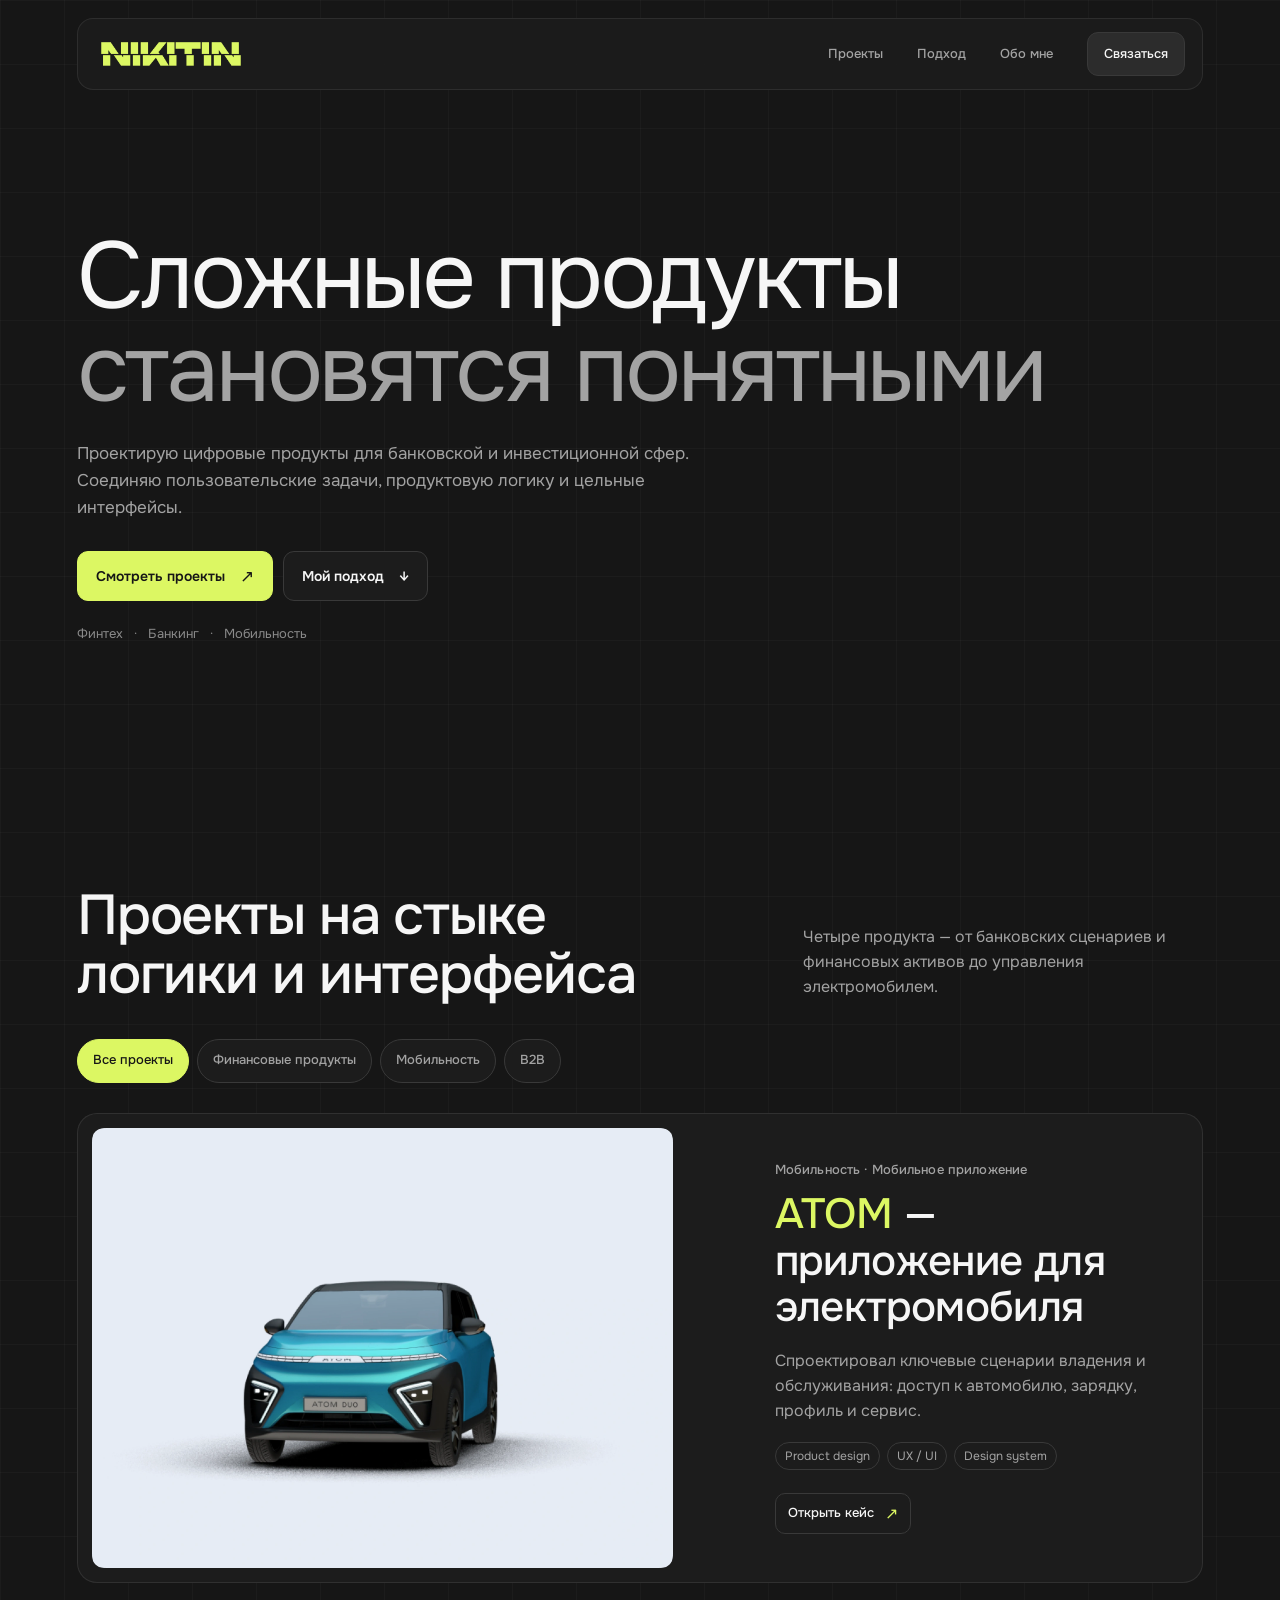
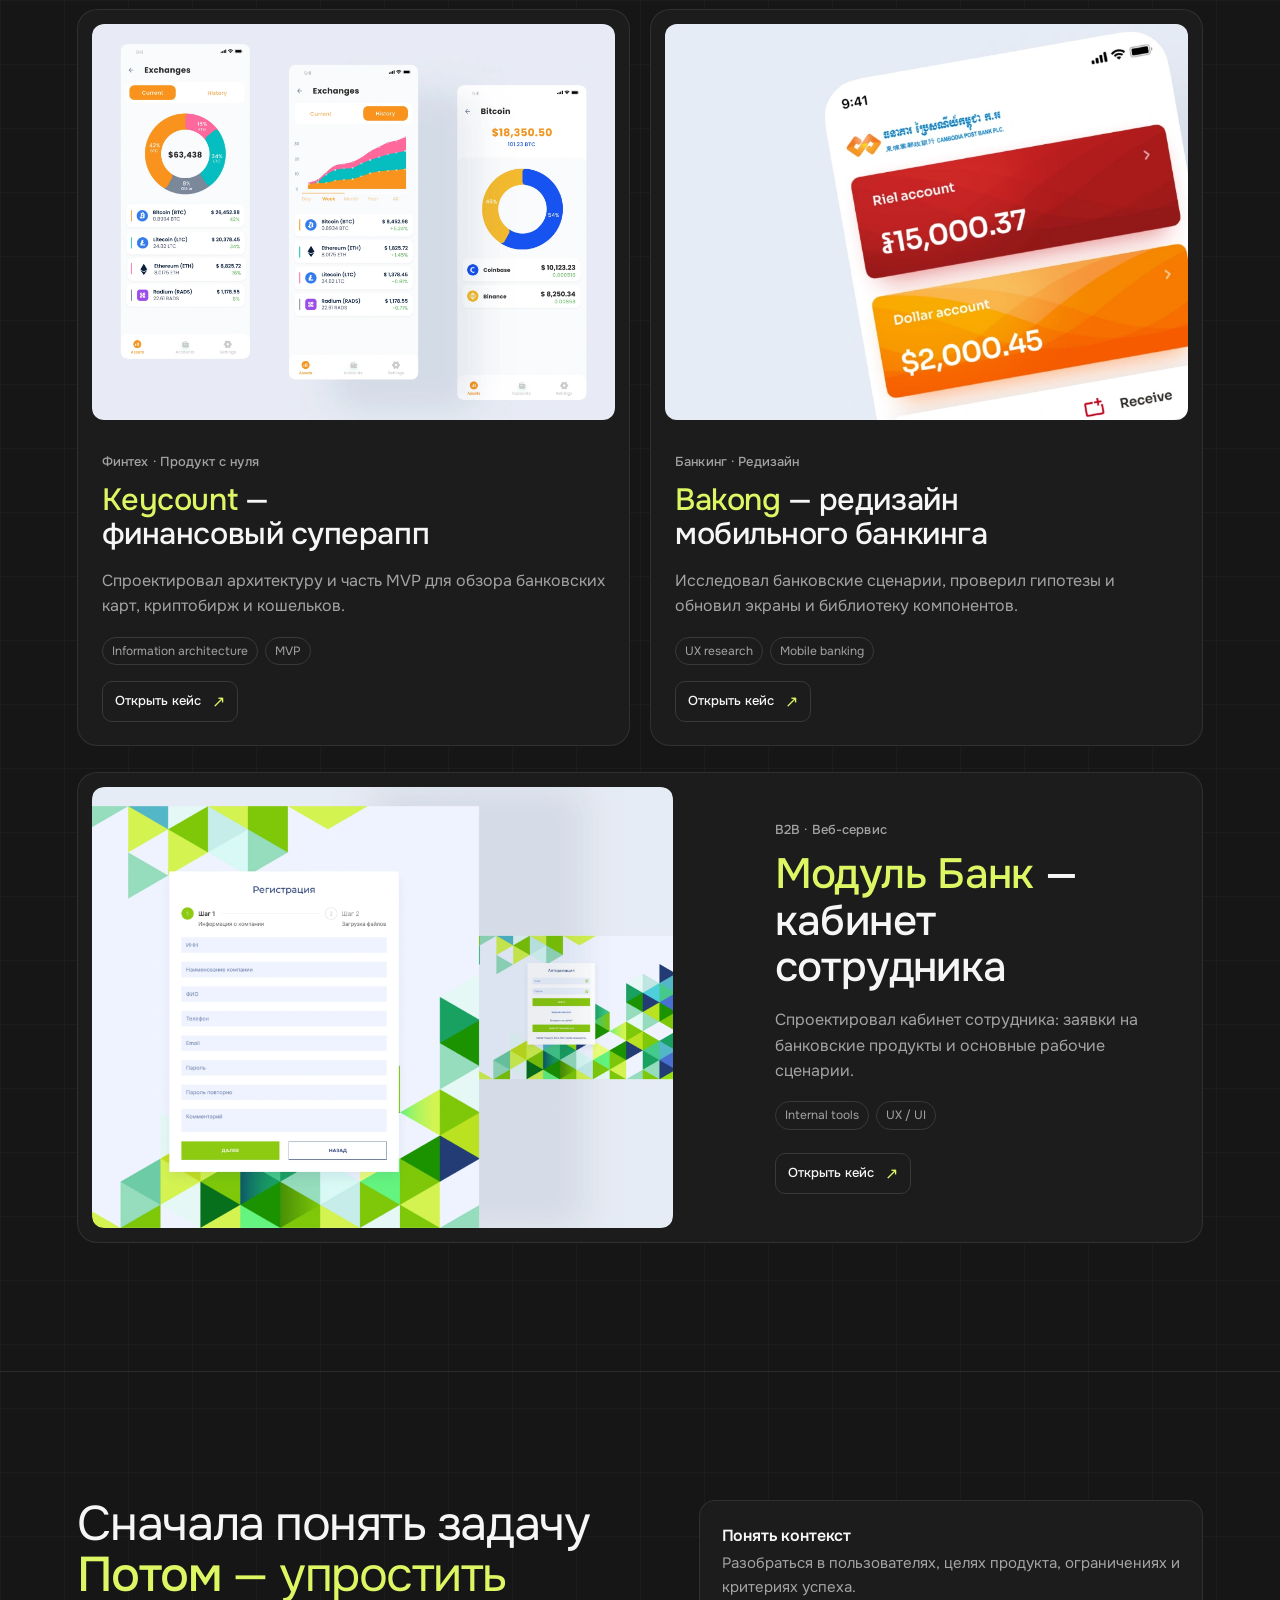
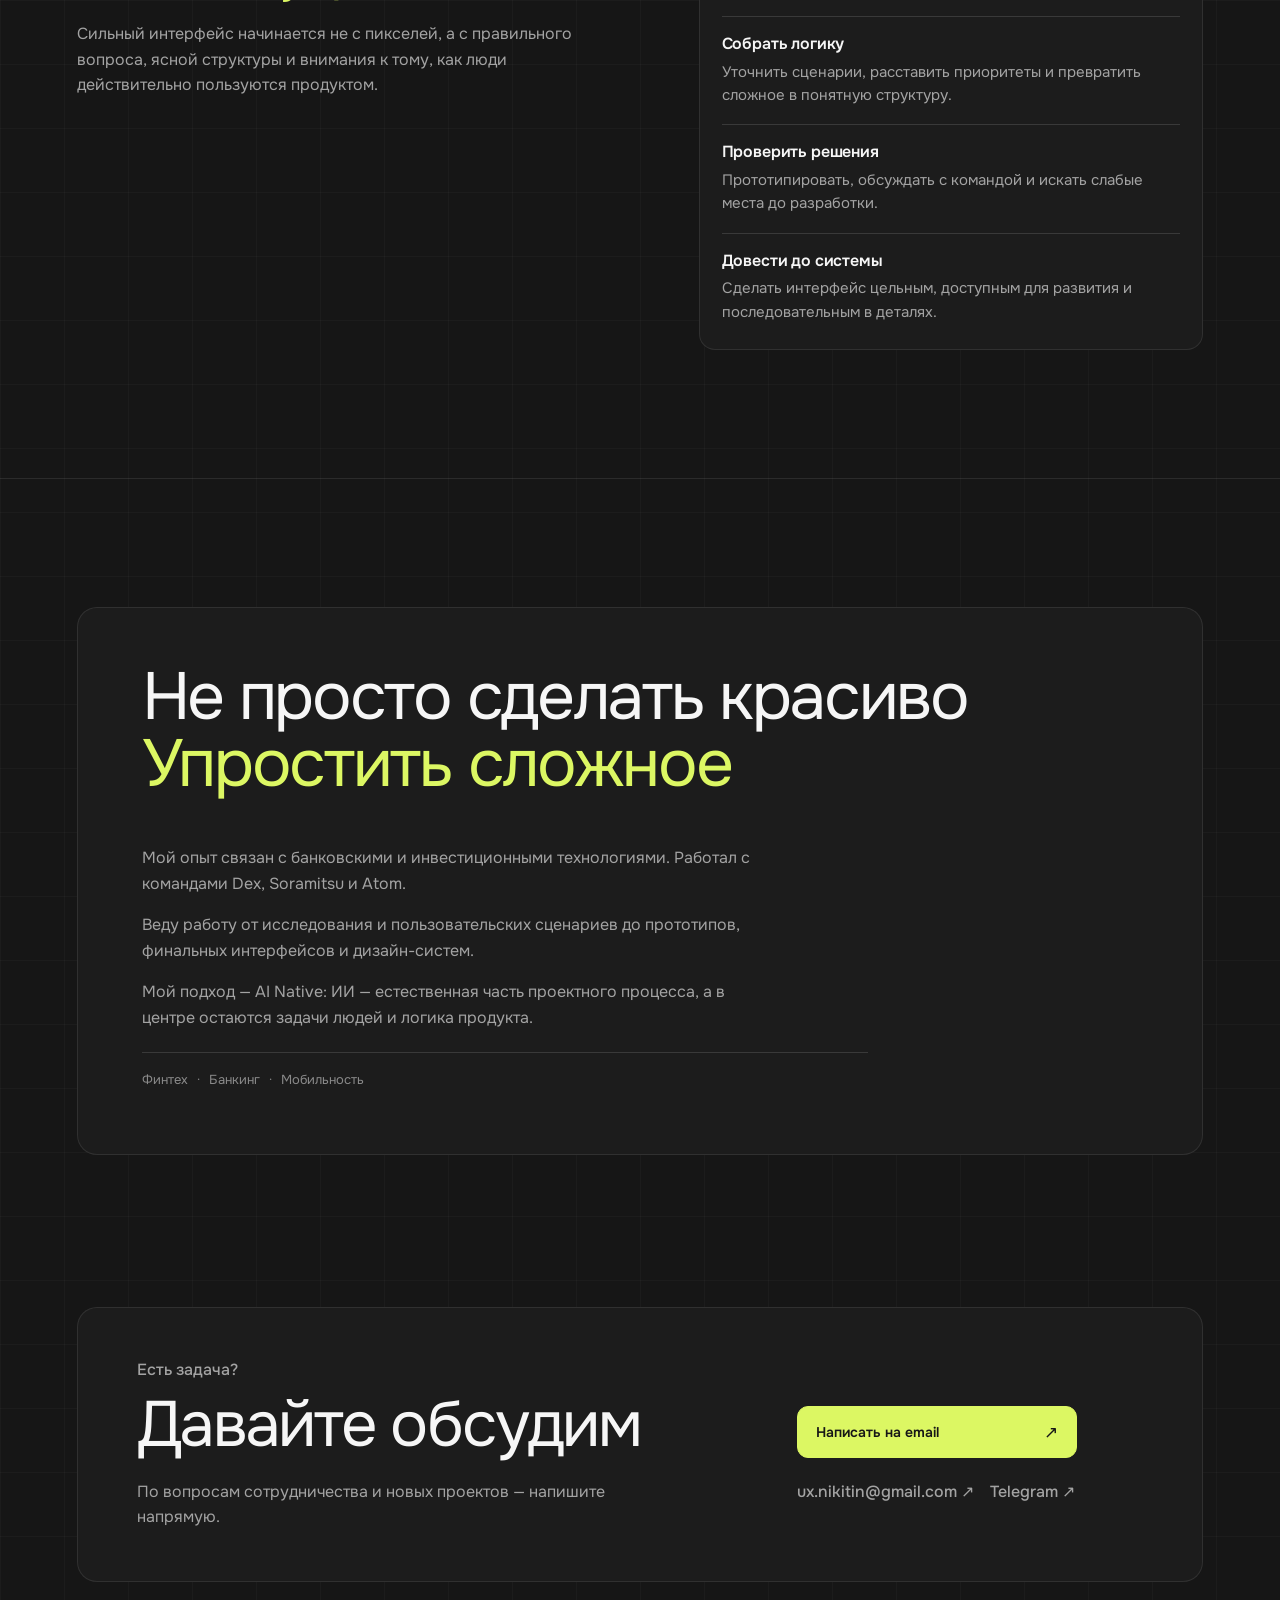
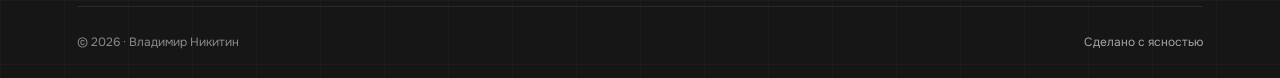
==== index.html @ 4d94a8cf "Reduce header logo width by five percent" ====
<!doctype html>
<html lang="ru">
<head>
  <meta charset="utf-8">
  <meta name="viewport" content="width=device-width, initial-scale=1">
  <meta name="theme-color" content="#161616">
  <meta name="description" content="Проектирую цифровые продукты для банковской, инвестиционной и мобильной сфер. Кейсы и мой подход к работе.">
  <title>Владимир Никитин — Портфолио цифровых продуктов</title>
  <link rel="icon" href="assets/favicon.svg" type="image/svg+xml">
  <link rel="preload" href="assets/fonts/onest-cyrillic.woff2" as="font" type="font/woff2" crossorigin>
  <link rel="preload" href="assets/fonts/manrope-cyrillic.woff2" as="font" type="font/woff2" crossorigin>
  <link rel="stylesheet" href="assets/css/base.css?v=20261011-logo-3">
  <link rel="stylesheet" href="assets/css/index.css?v=20261011-white-contact-1">
  <script src="assets/js/index.js?v=20261010-page-grid-1" defer></script>
  <script src="assets/js/page-grid.js?v=20261010-mobile-grid-autoplay-1" defer></script>
</head>
<body class="home-page has-page-grid">
  <div class="page-grid" aria-hidden="true"><canvas class="page-grid-canvas"></canvas></div>
  <a class="skip-link" href="#main">Перейти к содержимому</a>
  <header class="site-header" id="top">
    <div class="shell header-inner">
      <a class="brand" href="#top" data-motion="top" style="--motion-delay: 30ms">
        <img class="brand-logo" src="assets/nikitin-logo.webp" alt="Владимир Никитин" width="2088" height="504">
      </a>
      <button class="menu-toggle" type="button" aria-label="Открыть меню" aria-expanded="false" aria-controls="site-nav" data-motion="top" style="--motion-delay: 70ms">
        <span></span><span></span>
      </button>
      <nav class="site-nav" id="site-nav" aria-label="Основная навигация" data-motion="top" style="--motion-delay: 100ms">
        <a href="#work">Проекты</a>
        <a href="#approach">Подход</a>
        <a href="#about">Обо мне</a>
        <a href="#contact">Связаться</a>
      </nav>
    </div>
  </header>

  <main id="main" tabindex="-1">
    <section class="shell hero" aria-labelledby="hero-title">
      <div class="hero-copy">
        <h1 id="hero-title" data-motion="left" style="--motion-delay: 110ms">Сложные продукты<br class="hero-break"> <span class="hero-muted">становятся понятными</span></h1>
        <p class="hero-description" data-motion="left" style="--motion-delay: 200ms">Проектирую цифровые продукты для банковской и инвестиционной сфер. Соединяю пользовательские задачи, продуктовую логику и цельные интерфейсы.</p>
        <div class="hero-actions" data-motion="left" style="--motion-delay: 290ms">
          <a class="button-primary" href="#work">Смотреть проекты <span class="arrow" aria-hidden="true">↗</span></a>
          <a class="button-secondary" href="#approach">Мой подход <span class="arrow" aria-hidden="true">↓</span></a>
        </div>
        <p class="hero-domains" data-motion="left" style="--motion-delay: 370ms">Финтех <span>·</span> Банкинг <span>·</span> Мобильность</p>
      </div>
    </section>

    <section class="section" id="work" aria-labelledby="work-title">
      <div class="shell">
        <div class="section-heading">
          <h2 id="work-title" data-motion="left">Проекты на стыке логики и интерфейса</h2>
          <p data-motion="right" style="--motion-delay: 90ms">Четыре продукта — от банковских сценариев и финансовых активов до управления электромобилем.</p>
        </div>
        <div class="filter-row" role="group" aria-label="Фильтр проектов" data-motion="bottom" style="--motion-delay: 60ms">
          <button class="filter-button is-active" type="button" data-filter="all" aria-pressed="true">Все проекты</button>
          <button class="filter-button" type="button" data-filter="finance" aria-pressed="false">Финансовые продукты</button>
          <button class="filter-button" type="button" data-filter="mobility" aria-pressed="false">Мобильность</button>
          <button class="filter-button" type="button" data-filter="b2b" aria-pressed="false">B2B</button>
        </div>
        <p class="visually-hidden" id="work-status" role="status" aria-live="polite" aria-atomic="true"></p>

        <div class="work-grid">
          <a class="project-card featured" data-category="mobility" href="case.html?project=atom">
            <figure class="project-art" data-motion="left">
              <picture>
                <source srcset="assets/cases/atom-3d.webp" type="image/webp">
                <img src="assets/cases/atom-3d.png" width="1980" height="1500" alt="3D-визуализация электромобиля ATOM" loading="lazy" decoding="async">
              </picture>
              <figcaption>ATOM · Мобильное приложение</figcaption>
            </figure>
            <div class="project-info" data-motion="right" style="--motion-delay: 100ms">
              <p class="project-category">Мобильность · Мобильное приложение</p>
              <h3><span class="project-name">ATOM</span> — приложение для электромобиля</h3>
              <p class="project-description">Спроектировал ключевые сценарии владения и обслуживания: доступ к автомобилю, зарядку, профиль и сервис.</p>
              <div class="project-tags"><span>Product design</span><span>UX / UI</span><span>Design system</span></div>
              <span class="project-link">Открыть кейс <span aria-hidden="true">↗</span></span>
            </div>
          </a>

          <a class="project-card keycount-card" data-category="finance" href="case.html?project=keycount">
            <figure class="project-art" data-motion="left">
              <picture>
                <source srcset="assets/cases/keycount-exchanges.webp" type="image/webp">
                <img src="assets/cases/keycount-exchanges.png" width="1980" height="1500" alt="Экраны Keycount для обзора криптоактивов" loading="lazy" decoding="async">
              </picture>
              <figcaption>Keycount · Обзор финансовых активов</figcaption>
            </figure>
            <div class="project-info" data-motion="right" style="--motion-delay: 90ms">
              <p class="project-category">Финтех · Продукт с нуля</p>
              <h3><span class="project-name">Keycount</span> — <span class="keycount-title-detail">финансовый суперапп</span></h3>
              <p class="project-description">Спроектировал архитектуру и часть MVP для обзора банковских карт, криптобирж и кошельков.</p>
              <div class="project-tags"><span>Information architecture</span><span>MVP</span></div>
              <span class="project-link">Открыть кейс <span aria-hidden="true">↗</span></span>
            </div>
          </a>

          <a class="project-card bakong-card" data-category="finance" href="case.html?project=bakong">
            <figure class="project-art" data-motion="left">
              <picture>
                <source srcset="assets/cases/bakong-home-crop.webp" type="image/webp">
                <img src="assets/cases/bakong-home-crop.png" width="825" height="690" alt="Концепт главного экрана мобильного банковского интерфейса Bakong" loading="lazy" decoding="async">
              </picture>
              <figcaption>Bakong · Мобильный банкинг</figcaption>
            </figure>
            <div class="project-info" data-motion="right" style="--motion-delay: 90ms">
              <p class="project-category">Банкинг · Редизайн</p>
              <h3><span class="project-name">Bakong</span> — редизайн мобильного банкинга</h3>
              <p class="project-description">Исследовал банковские сценарии, проверил гипотезы и обновил экраны и библиотеку компонентов.</p>
              <div class="project-tags"><span>UX research</span><span>Mobile banking</span></div>
              <span class="project-link">Открыть кейс <span aria-hidden="true">↗</span></span>
            </div>
          </a>

          <a class="project-card modul-card" data-category="b2b" href="case.html?project=modulbank">
            <figure class="project-art" data-motion="left">
              <picture>
                <source srcset="assets/cases/modul-auth.webp" type="image/webp">
                <img src="assets/cases/modul-auth.png" width="1980" height="1500" alt="Экран авторизации и регистрации в кабинете Модуль Банка" loading="lazy" decoding="async">
              </picture>
              <figcaption>Модуль Банк · Внутренний веб-сервис</figcaption>
            </figure>
            <div class="project-info" data-motion="right" style="--motion-delay: 100ms">
              <p class="project-category">B2B · Веб-сервис</p>
              <h3><span class="project-name">Модуль Банк</span> — кабинет сотрудника</h3>
              <p class="project-description">Спроектировал кабинет сотрудника: заявки на банковские продукты и основные рабочие сценарии.</p>
              <div class="project-tags"><span>Internal tools</span><span>UX / UI</span></div>
              <span class="project-link">Открыть кейс <span aria-hidden="true">↗</span></span>
            </div>
          </a>
        </div>
      </div>
    </section>

    <section class="section" id="approach" aria-labelledby="approach-title">
      <div class="shell approach-layout">
        <div>
        <h2 class="approach-title" id="approach-title" data-motion="left">Сначала понять задачу <span><strong>Потом</strong> — упростить</span></h2>
          <p class="approach-intro" data-motion="left" style="--motion-delay: 100ms">Сильный интерфейс начинается не с пикселей, а с правильного вопроса, ясной структуры и внимания к тому, как люди действительно пользуются продуктом.</p>
        </div>
        <div class="principles">
          <article class="principle" data-motion="right" style="--motion-delay: 0ms"><h3>Понять контекст</h3><p>Разобраться в пользователях, целях продукта, ограничениях и критериях успеха.</p></article>
          <article class="principle" data-motion="right" style="--motion-delay: 70ms"><h3>Собрать логику</h3><p>Уточнить сценарии, расставить приоритеты и превратить сложное в понятную структуру.</p></article>
          <article class="principle" data-motion="right" style="--motion-delay: 140ms"><h3>Проверить решения</h3><p>Прототипировать, обсуждать с командой и искать слабые места до разработки.</p></article>
          <article class="principle" data-motion="right" style="--motion-delay: 210ms"><h3>Довести до системы</h3><p>Сделать интерфейс цельным, доступным для развития и последовательным в деталях.</p></article>
        </div>
      </div>
    </section>

    <section class="section" id="about" aria-labelledby="about-title">
      <div class="shell about-layout">
        <h2 class="about-lead" id="about-title" data-motion="left">Не просто сделать красиво <span><strong>Упростить</strong> сложное</span></h2>
        <div class="about-copy" data-motion="right" style="--motion-delay: 100ms">
          <p>Мой опыт связан с банковскими и инвестиционными технологиями. Работал с командами Dex, Soramitsu и Atom.</p>
          <p>Веду работу от исследования и пользовательских сценариев до прототипов, финальных интерфейсов и дизайн-систем.</p>
          <p>Мой подход — AI Native: ИИ — естественная часть проектного процесса, а в центре остаются задачи людей и логика продукта.</p>
          <div class="about-domains">Финтех <span>·</span> Банкинг <span>·</span> Мобильность</div>
        </div>
      </div>
    </section>

    <section class="contact" id="contact" aria-labelledby="contact-title">
      <div class="shell contact-layout">
        <h2 id="contact-title" data-motion="left"><span class="contact-question">Есть задача?</span> <span class="contact-prompt">Давайте <span class="contact-highlight">обсудим</span></span></h2>
        <p class="contact-copy" data-motion="left" style="--motion-delay: 100ms">По вопросам сотрудничества и новых проектов — напишите напрямую.</p>
        <a class="button-primary contact-primary" href="mailto:ux.nikitin@gmail.com" data-motion="right" style="--motion-delay: 130ms">Написать на email <span class="arrow" aria-hidden="true">↗</span></a>
        <div class="contact-alternatives" data-motion="right" style="--motion-delay: 180ms">
          <a class="contact-secondary" href="mailto:ux.nikitin@gmail.com">ux.nikitin@gmail.com ↗</a>
          <a class="contact-secondary" href="https://t.me/niki7in" target="_blank" rel="noopener noreferrer">Telegram ↗</a>
        </div>
      </div>
    </section>
  </main>

  <footer class="shell site-footer">
    <p>© 2026 · Владимир Никитин</p>
    <p class="footer-name">Сделано с ясностью</p>
  </footer>
</body>
</html>
---- assets/css/base.css ----
/* Shared tokens, fonts, resets, and layout primitives. */

    @font-face {
      font-family: "Onest";
      font-style: normal;
      font-weight: 100 900;
      font-display: swap;
      src: url("../fonts/onest-cyrillic.woff2") format("woff2");
      unicode-range: U+0301, U+0400-045F, U+0490-0491, U+04B0-04B1, U+2116;
    }
    @font-face {
      font-family: "Onest";
      font-style: normal;
      font-weight: 100 900;
      font-display: swap;
      src: url("../fonts/onest-latin.woff2") format("woff2");
      unicode-range: U+0000-00FF, U+0131, U+0152-0153, U+02BB-02BC, U+02C6, U+02DA, U+02DC, U+0304, U+0308, U+0329, U+2000-206F, U+20AC, U+2122, U+2191, U+2193, U+2212, U+2215, U+FEFF, U+FFFD;
    }
    @font-face {
      font-family: "Manrope";
      font-style: normal;
      font-weight: 200 800;
      font-display: swap;
      src: url("../fonts/manrope-cyrillic.woff2") format("woff2");
      unicode-range: U+0301, U+0400-045F, U+0490-0491, U+04B0-04B1, U+2116;
    }
    @font-face {
      font-family: "Manrope";
      font-style: normal;
      font-weight: 200 800;
      font-display: swap;
      src: url("../fonts/manrope-latin.woff2") format("woff2");
      unicode-range: U+0000-00FF, U+0131, U+0152-0153, U+02BB-02BC, U+02C6, U+02DA, U+02DC, U+0304, U+0308, U+0329, U+2000-206F, U+20AC, U+2122, U+2191, U+2193, U+2212, U+2215, U+FEFF, U+FFFD;
    }
    :root {
      color-scheme: dark;
      --bg: #161616;
      --surface: #1c1c1c;
      --surface-raised: #2c2c2c;
      --ink: #f6f6f6;
      --muted: #a3a3a3;
      --quiet: #8a8a8a;
      --line: #393939;
      --accent: #dcf763;
      --accent-ink: #161616;
      --max: 1240px;
      --gutter: clamp(24px, 6vw, 88px);
      --font-sans: "Onest", "Segoe UI", sans-serif;
      --font-brand: "Manrope", var(--font-sans);
      --type-display: clamp(3.25rem, 7.4vw, 6rem);
      --type-section: clamp(2.25rem, 4.4vw, 3.5rem);
      --type-story: clamp(1.875rem, 3.3vw, 2.75rem);
      --type-card: clamp(1.5rem, 2.4vw, 2.125rem);
      --type-intro: clamp(1.0625rem, 1.25vw, 1.1875rem);
      --type-body: 1rem;
      --type-caption: .75rem;
      --type-label: .8125rem;
      --leading-display: .98;
      --leading-heading: 1.05;
      --leading-body: 1.6;
      --tracking-display: -.035em;
      --tracking-heading: -.02em;
      --copy-measure: 66ch;
      --ease: cubic-bezier(.2, .84, .24, 1);
      --motion-distance: min(58px, var(--gutter));
      --accent-hover: #e6ff87;
      --line-strong: #5a5a5a;
      --line-subtle: #333333;
      --surface-hover: #202020;
      --surface-raised-hover: #343434;
      --surface-deep-hover: #252525;
      --artifact-surface: #e7eaee;
      --artifact-surface-bakong: #e6ebf4;
      --artifact-ink: #44504a;
    }
    * { box-sizing: border-box; }
    html { scroll-behavior: smooth; scroll-padding-top: 32px; -webkit-text-size-adjust: 100%; text-size-adjust: 100%; }
    body {
      min-width: 320px;
      margin: 0;
      color: var(--ink);
      background-color: var(--bg);
      background-image: linear-gradient(rgba(255,255,255,.027) 1px, transparent 1px), linear-gradient(90deg, rgba(255,255,255,.027) 1px, transparent 1px);
      background-size: 64px 64px;
      font-family: var(--font-sans);
      font-size: 16px;
      line-height: 1.6;
      -webkit-font-smoothing: antialiased;
    }
    .has-page-grid { isolation: isolate; }
    .page-grid { position: fixed; inset: 0; z-index: -1; overflow: hidden; pointer-events: none; }
    .page-grid-canvas { display: block; width: 100%; height: 100%; }
    .brand-name { font-family: var(--font-brand); color: var(--accent); }
    .brand-logo { display: block; width: 152px; height: auto; }
    a { color: inherit; text-decoration: none; }
    button { color: inherit; font: inherit; }
    img { max-width: 100%; }
    ::selection { color: var(--accent-ink); background: var(--accent); }
    :focus-visible { outline: 3px solid var(--accent); outline-offset: 4px; }
    .shell { width: min(100% - 2 * var(--gutter), var(--max)); margin-inline: auto; }
    .skip-link {
      position: fixed;
      z-index: 100;
      top: 12px;
      left: 12px;
      padding: 12px 16px;
      color: var(--accent-ink);
      background: var(--accent);
      transform: translateY(-160%);
    }
    .skip-link:focus { transform: translateY(0); }


    .site-footer {
      min-height: 72px;
      display: flex;
      align-items: center;
      justify-content: space-between;
      flex-wrap: wrap;
      gap: 10px 24px;
      color: var(--quiet);
      font-size: 11px;
    }
    .site-footer p { margin: 0; }
    .site-footer a { min-height: 44px; display: inline-flex; align-items: center; }
    .site-footer p:has(a) { display: flex; flex-wrap: wrap; align-items: center; gap: 0 12px; }

@media (max-width: 700px) {
  :root {
    --gutter: clamp(16px, 5vw, 24px);
    --type-display: clamp(2.25rem, 10vw, 3rem);
    --type-section: clamp(1.875rem, 8vw, 2.5rem);
    --type-story: clamp(1.75rem, 7.5vw, 2.125rem);
    --type-card: clamp(1.375rem, 6.5vw, 1.875rem);
    --type-intro: 1rem;
    --type-caption: .75rem;
    --type-label: .75rem;
  }
}

@media (max-height: 500px) and (max-width: 950px) {
  :root { --type-display: clamp(2.25rem, 5vw, 3rem); }
}


/* Respect reduced-motion globally before page-specific motion exceptions. */
@media (prefers-reduced-motion: reduce) {
  html { scroll-behavior: auto; }
  *, *::before, *::after {
    transition-duration: .01ms !important;
    animation-duration: .01ms !important;
    animation-iteration-count: 1 !important;
  }
}

/* Shared reveal motion; disabled entirely for reduced-motion preferences. */
[data-motion] { --motion-x: 0px; --motion-y: 24px; --motion-scale: .97; }
[data-motion="left"] { --motion-x: calc(0px - var(--motion-distance)); --motion-y: 0px; --motion-scale: .94; }
[data-motion="right"] { --motion-x: var(--motion-distance); --motion-y: 0px; --motion-scale: .94; }
[data-motion="top"] { --motion-x: 0px; --motion-y: -24px; --motion-scale: .98; }
[data-motion="bottom"] { --motion-x: 0px; --motion-y: 28px; --motion-scale: .96; }
[data-motion="scale"] { --motion-x: 0px; --motion-y: 0px; --motion-scale: .88; }
html.motion-ready [data-motion] {
  opacity: .001;
  transform: translate3d(var(--motion-x), var(--motion-y), 0) scale(var(--motion-scale));
  transition: opacity .72s var(--ease) var(--motion-delay, 0ms),
              transform .92s var(--ease) var(--motion-delay, 0ms);
}
html.motion-ready [data-motion].is-in { opacity: 1; transform: translate3d(0, 0, 0) scale(1); }
@media (prefers-reduced-motion: reduce) {
  html.motion-ready [data-motion] { opacity: 1 !important; transform: none !important; transition: none !important; }
}
---- assets/css/index.css ----
/* Page-specific styles. Shared design tokens and primitives are in base.css. */
    html:not(.js) .filter-row { display: none; }
    .site-header { border-bottom: 1px solid var(--line); }
    .header-inner {
      min-height: 82px;
      display: flex;
      align-items: center;
      justify-content: space-between;
      gap: 28px;
      position: relative;
    }
    .brand { display: inline-flex; align-items: center; gap: 13px; min-width: 0; }
    .brand-name { font-size: 14px; font-weight: 600; letter-spacing: -.02em; }

    .site-nav { display: flex; align-items: center; gap: clamp(20px, 3vw, 38px); }
    .site-nav a { min-height: 44px; display: inline-flex; align-items: center; color: var(--muted); font-size: 13px; transition: color .2s ease; }
    .site-nav a:hover, .site-nav a[aria-current="page"] { color: var(--accent); }
    .site-nav a:last-child { color: var(--ink); }
    .site-nav a:last-child:hover { color: var(--accent); }
    .menu-toggle {
      width: 46px;
      height: 46px;
      display: none;
      place-content: center;
      gap: 5px;
      border: 1px solid var(--line);
      border-radius: 3px;
      background: transparent;
      cursor: pointer;
    }
    .menu-toggle span { width: 17px; height: 1.5px; display: block; background: var(--ink); transition: transform .2s ease; }
    .menu-toggle[aria-expanded="true"] span:first-child { transform: translateY(3.25px) rotate(45deg); }
    .menu-toggle[aria-expanded="true"] span:last-child { transform: translateY(-3.25px) rotate(-45deg); }

    .hero {
      display: grid;
      grid-template-columns: minmax(0, 1.08fr) minmax(310px, .92fr);
      align-items: center;
      gap: clamp(40px, 7.5vw, 104px);
      padding-block: clamp(76px, 10vw, 138px) clamp(82px, 10vw, 136px);
    }
    .hero-copy { max-width: 690px; }
    .hero h1 {
      max-width: 760px;
      margin: 0;
      font-size: clamp(54px, 7.25vw, 96px);
      font-weight: 550;
      line-height: .99;
      letter-spacing: -.055em;
      text-wrap: balance;
    }
    .hero h1 span { color: var(--accent); }
    .hero-description {
      max-width: 61ch;
      margin: 27px 0 0;
      color: var(--muted);
      font-size: clamp(16px, 1.5vw, 19px);
      line-height: 1.7;
    }
    .hero-actions { display: flex; align-items: center; flex-wrap: wrap; gap: 23px; margin-top: 32px; }
    .hero-domains {
      margin: 31px 0 0;
      color: var(--quiet);
      font-size: 12px;
      letter-spacing: .01em;
    }
    .hero-domains span { padding-inline: 6px; color: var(--accent); }

    .button-primary {
      min-height: 52px;
      display: inline-flex;
      align-items: center;
      justify-content: center;
      gap: 23px;
      padding: 0 19px;
      border: 1px solid var(--accent);
      border-radius: 3px;
      color: var(--accent-ink);
      background: var(--accent);
      font-size: 13px;
      font-weight: 650;
      transition: background .2s ease, border-color .2s ease, transform .2s ease;
    }
    .button-primary .arrow { font-size: 17px; line-height: 1; }

    .section { padding-block: clamp(78px, 10vw, 132px); border-top: 1px solid var(--line); }
    .section-heading {
      display: grid;
      grid-template-columns: minmax(0, 1fr) minmax(240px, .58fr);
      align-items: end;
      gap: 36px;
      margin-bottom: 34px;
    }
    .section-heading h2 {
      max-width: 760px;
      margin: 0;
      font-size: clamp(36px, 5vw, 64px);
      font-weight: 520;
      line-height: 1.04;
      letter-spacing: -.05em;
      text-wrap: balance;
    }
    .section-heading p { max-width: 390px; margin: 0 0 5px; color: var(--muted); font-size: 14px; line-height: 1.7; }
    .filter-row {
      display: flex;
      align-items: center;
      flex-wrap: wrap;
      column-gap: clamp(17px, 3vw, 34px);
      row-gap: 4px;
      margin-bottom: 35px;
      border-bottom: 1px solid var(--line);
    }
    .filter-button {
      min-height: 47px;
      position: relative;
      display: inline-flex;
      align-items: center;
      padding: 0 1px;
      border: 0;
      color: var(--quiet);
      background: transparent;
      font-size: 12px;
      cursor: pointer;
      transition: color .2s ease;
    }
    .filter-button:hover { color: var(--ink); }
    .filter-button.is-active { color: var(--ink); }
    .filter-button.is-active::after { content: ""; position: absolute; right: 0; bottom: -1px; left: 0; height: 2px; background: var(--accent); }
    .visually-hidden {
      position: absolute !important;
      width: 1px !important;
      height: 1px !important;
      padding: 0 !important;
      margin: -1px !important;
      overflow: hidden !important;
      clip: rect(0, 0, 0, 0) !important;
      white-space: nowrap !important;
      border: 0 !important;
    }
    .work-grid {
      display: grid;
      grid-template-columns: repeat(12, minmax(0, 1fr));
      align-items: start;
      gap: clamp(42px, 6vw, 76px) 30px;
    }
    .project-card {
      min-width: 0;
      display: grid;
      grid-template-columns: minmax(0, 1fr);
      align-content: start;
      gap: 20px;
      color: inherit;
      text-decoration: none;
    }
    .project-card.featured,
    .project-card.modul-card {
      grid-column: 1 / -1;
      grid-template-columns: minmax(0, 1.14fr) minmax(310px, .86fr);
      align-items: center;
      gap: clamp(32px, 6vw, 80px);
    }
    .project-card.featured {
      padding-bottom: clamp(40px, 6vw, 70px);
      border-bottom: 1px solid var(--line);
    }
    .project-card.keycount-card { grid-column: 1 / span 6; }
    .project-card.bakong-card { grid-column: 7 / -1; }
    .project-card.modul-card {
      padding-top: clamp(38px, 5.5vw, 68px);
      border-top: 1px solid var(--line);
    }
    .project-card:focus-visible { outline-offset: 7px; }
    .project-art { min-width: 0; margin: 0; overflow: hidden; background: var(--artifact-surface); }
    .project-art picture { display: contents; }
    .project-art img {
      width: 100%;
      height: auto;
      aspect-ratio: 1.32;
      display: block;
      object-fit: contain;
      transition: transform .72s var(--ease);
    }
    .project-card.bakong-card .project-art img {
      object-fit: cover;
      object-position: center 35%;
    }
    .project-art figcaption { display: none; padding: 10px 13px 11px; color: var(--artifact-ink); background: var(--artifact-surface); font-size: 11px; line-height: 1.45; }
    .project-info { min-width: 0; display: flex; flex-direction: column; align-items: flex-start; }
    .project-category { margin: 0 0 15px; color: var(--quiet); font-size: 12px; line-height: 1.4; }
    .project-info h3 {
      max-width: 560px;
      margin: 0;
      font-size: clamp(25px, 3.05vw, 39px);
      font-weight: 520;
      line-height: 1.12;
      letter-spacing: -.045em;
      text-wrap: balance;
    }
    .featured .project-info h3, .modul-card .project-info h3 { font-size: clamp(32px, 4vw, 48px); }
    .project-description { max-width: 55ch; margin: 17px 0 0; color: var(--muted); font-size: 14px; line-height: 1.75; }
    .project-tags { display: flex; flex-wrap: wrap; gap: 6px 12px; margin-top: 20px; color: var(--quiet); font-size: 11px; line-height: 1.5; }
    .project-tags span + span::before { content: "·"; margin-right: 12px; color: var(--accent); }
    .project-link {
      min-height: 44px;
      display: inline-flex;
      align-items: center;
      gap: 13px;
      margin-top: 23px;
      color: var(--ink);
      font-size: 12px;
      border-bottom: 1px solid var(--accent);
      transition: color .2s ease, gap .2s ease;
    }
    .project-link span { color: var(--accent); font-size: 16px; }
    .project-card:hover .project-link { gap: 18px; color: var(--accent); }
    .project-card[hidden] { display: none !important; }

    .approach-layout { display: grid; grid-template-columns: minmax(0, .78fr) minmax(0, 1.22fr); gap: clamp(44px, 9vw, 124px); align-items: start; }
    .approach-title { max-width: 520px; margin: 0; font-size: clamp(38px, 5vw, 63px); font-weight: 520; line-height: 1.04; letter-spacing: -.05em; text-wrap: balance; }
    .approach-intro { max-width: 44ch; margin: 21px 0 0; color: var(--muted); font-size: 14px; line-height: 1.8; }
    .principles { border-top: 1px solid var(--line); }
    .principle { display: grid; grid-template-columns: minmax(140px, .52fr) minmax(0, 1fr); gap: 25px; padding: 22px 0; border-bottom: 1px solid var(--line); }
    .principle h3 { margin: 0; font-size: 17px; font-weight: 550; letter-spacing: -.025em; }
    .principle p { max-width: 43ch; margin: 1px 0 0; color: var(--muted); font-size: 13px; line-height: 1.7; }

    .about-layout { display: grid; grid-template-columns: minmax(0, 1fr) minmax(0, .85fr); gap: clamp(44px, 9vw, 124px); align-items: center; }
    .about-lead { max-width: 710px; margin: 0; font-size: clamp(37px, 5.4vw, 68px); font-weight: 520; line-height: 1.04; letter-spacing: -.05em; text-wrap: balance; }
    .about-lead span { color: var(--accent); }
    .about-copy p { max-width: 58ch; margin: 0 0 16px; color: var(--muted); font-size: 14px; line-height: 1.8; }
    .about-domains { margin: 22px 0 0; padding-top: 17px; border-top: 1px solid var(--line); color: var(--quiet); font-size: 12px; }
    .about-domains span { color: var(--quiet); padding-inline: 5px; }

    .site-footer .footer-name { color: var(--muted); }

    @media (max-width: 900px) {
      .hero { grid-template-columns: minmax(0, 1fr) minmax(270px, .8fr); gap: 34px; }
      .hero h1 { font-size: clamp(54px, 7.5vw, 76px); }

      .project-card.featured,
      .project-card.modul-card {
        grid-template-columns: minmax(0, 1fr) minmax(280px, .9fr);
        gap: 34px;
      }
      .project-card.keycount-card { grid-column: 1 / span 6; }
      .project-card.bakong-card { grid-column: 7 / -1; }
      .project-info h3 { font-size: 30px; }
      .featured .project-info h3, .modul-card .project-info h3 { font-size: 36px; }
      .approach-layout, .about-layout { gap: 45px; }
    }
    @media (max-width: 700px) {
      .header-inner { min-height: 72px; }
      .menu-toggle { display: grid; }
      .site-nav { display: none; }
      .site-nav.open {
        position: absolute;
        z-index: 20;
        top: calc(100% + 1px);
        right: 0;
        left: 0;
        display: flex;
        flex-direction: column;
        align-items: stretch;
        gap: 0;
        padding: 9px 18px;
        border: 1px solid var(--line);
        background: var(--bg);
      }
      .site-nav.open a { min-height: 49px; border-bottom: 1px solid var(--line); }
      .site-nav.open a:last-child { border-bottom: 0; }
      .hero { grid-template-columns: 1fr; gap: 39px; padding-block: 69px 75px; }
      .hero h1 { font-size: clamp(52px, 12.8vw, 76px); }
      .hero-description { max-width: 60ch; margin-top: 22px; font-size: 16px; }

      .section { padding-block: 76px; }
      .section-heading { grid-template-columns: 1fr; gap: 15px; margin-bottom: 25px; }
      .section-heading h2 { font-size: clamp(35px, 9.8vw, 53px); }
      .section-heading p { max-width: 54ch; }
      .filter-row { column-gap: 20px; margin-bottom: 26px; }
      .filter-button { min-height: 45px; font-size: 11px; }
      .work-grid { grid-template-columns: 1fr; gap: 36px; }
      .project-card.featured,
      .project-card.keycount-card,
      .project-card.bakong-card,
      .project-card.modul-card {
        grid-column: 1 / -1;
        grid-template-columns: 1fr;
        gap: 18px;
        padding: 0;
        border: 0;
      }
      .project-card.featured { padding-bottom: 34px; border-bottom: 1px solid var(--line); }
      .project-card.modul-card { padding-top: 29px; border-top: 1px solid var(--line); }
      .project-art img { aspect-ratio: 1.33; }
      .project-info h3, .featured .project-info h3, .modul-card .project-info h3 { font-size: clamp(27px, 7.3vw, 37px); }
      .project-description { margin-top: 12px; font-size: 13px; }
      .project-tags { margin-top: 13px; }
      .project-link { margin-top: 16px; }
      .approach-layout, .about-layout { grid-template-columns: 1fr; gap: 29px; }
      .approach-title { font-size: clamp(38px, 10vw, 55px); }
      .principle { grid-template-columns: minmax(115px, .48fr) minmax(0, 1fr); gap: 18px; padding: 19px 0; }
      .principle h3 { font-size: 15px; }
      .principle p { font-size: 12px; }
      .about-lead { font-size: clamp(38px, 10vw, 58px); }
      .site-footer { align-items: flex-start; flex-direction: column; justify-content: center; padding-block: 18px; }
    }
    @media (max-width: 420px) {
      .hero h1 { font-size: clamp(46px, 12.4vw, 54px); }
      .filter-row { column-gap: 16px; }
      .filter-button { font-size: 10px; }

      .principle { grid-template-columns: 1fr; gap: 6px; }
    }
    /* Visual direction aligned to Aura: near-black grid, lime accent, pill navigation and oversized type. */
    .hero { position: relative; isolation: isolate; }
    .hero {
      display: block;
      grid-template-columns: none;
      padding-block: clamp(90px, 11vw, 148px) clamp(82px, 9vw, 122px);
    }
    .hero-copy { max-width: 1000px; }
    .hero h1 {
      max-width: 1040px;
      font-size: clamp(50px, 7.8vw, 104px);
      font-weight: 520;
      line-height: .99;
      letter-spacing: -.06em;
    }
    .hero h1 .hero-muted { color: var(--muted); }
    .hero-description { max-width: 660px; margin-top: 25px; color: var(--muted); font-size: clamp(16px, 1.35vw, 18px); line-height: 1.75; }
    .hero-actions { gap: 10px; margin-top: 29px; }
    .hero-domains { margin-top: 24px; color: var(--quiet); font-size: 10px; letter-spacing: .12em; text-transform: uppercase; }
    .hero-domains span { padding-inline: 7px; color: var(--quiet); }

    .site-header { padding-top: 18px; border-bottom: 0; }
    .header-inner {
      width: min(100% - 2 * var(--gutter), var(--max));
      min-height: 72px;
      margin-inline: auto;
      padding-inline: 17px;
      border: 1px solid rgba(255,255,255,.08);
      border-radius: 16px;
      background: rgba(28,28,28,.94);
    }
    .site-nav { gap: clamp(17px, 2.7vw, 34px); }
    .site-nav a { color: var(--muted); }
    .site-nav a:last-child {
      min-height: 44px;
      padding-inline: 16px;
      border: 1px solid var(--line);
      border-radius: 11px;
      color: var(--ink);
      background: var(--surface-raised);
    }
    .site-nav a:last-child:hover { border-color: var(--line-strong); color: var(--ink); background: var(--surface-raised-hover); }
    .menu-toggle { border-radius: 10px; background: var(--surface-raised); }

    .button-primary, .button-secondary {
      min-height: 50px;
      padding: 0 18px;
      display: inline-flex;
      align-items: center;
      justify-content: center;
      gap: 15px;
      border-radius: 11px;
      font-size: 13px;
      font-weight: 550;
      transition: transform .25s var(--ease), color .25s var(--ease), background .25s var(--ease), border-color .25s var(--ease);
    }
    .button-primary { border: 1px solid var(--accent); color: var(--accent-ink); background: var(--accent); box-shadow: none; }
    .button-primary:hover { transform: translateY(-2px); border-color: var(--accent-hover); color: var(--accent-ink); background: var(--accent-hover); }
    .button-secondary { border: 1px solid var(--line); color: var(--ink); background: var(--surface); }
    .button-secondary:hover { transform: translateY(-2px); border-color: var(--line-strong); color: var(--ink); background: var(--surface-deep-hover); }

    .section { border-top-color: rgba(255,255,255,.09); }
    #work { border-top: 0; }
    .filter-row { gap: 8px; margin-bottom: 30px; border: 0; }
    .filter-button {
      min-height: 44px;
      padding-inline: 15px;
      border: 1px solid var(--line);
      border-radius: 999px;
      color: var(--muted);
      background: var(--surface);
      font-size: 11px;
      transition: color .24s var(--ease), background .24s var(--ease), border-color .24s var(--ease), transform .24s var(--ease);
    }
    .filter-button:hover { color: var(--ink); border-color: var(--line-strong); }
    .filter-button.is-active { color: var(--accent-ink); border-color: var(--accent); background: var(--accent); }
    .filter-button.is-active:hover { color: var(--accent-ink); border-color: var(--accent-hover); background: var(--accent-hover); }
    .filter-button::after { display: none; }
    .section-heading h2 { font-weight: 520; letter-spacing: -.055em; }
    .section-heading p { color: var(--muted); }
    .work-grid { gap: 26px 20px; align-items: stretch; }
    .project-card.keycount-card, .project-card.bakong-card {
      display: flex;
      flex-direction: column;
    }
    .project-card.keycount-card .project-info, .project-card.bakong-card .project-info { flex: 1; }
    .project-card.keycount-card .project-info h3,
    .project-card.bakong-card .project-info h3 { min-height: 2.2em; }
    .project-card.keycount-card .project-link, .project-card.bakong-card .project-link { margin-top: auto; }
    @media (max-width: 700px) {
      .project-card.keycount-card .project-info h3,
      .project-card.bakong-card .project-info h3 { min-height: 0; }
    }
    .project-card, .project-card.featured, .project-card.modul-card {
      padding: 14px;
      overflow: hidden;
      border: 1px solid rgba(255,255,255,.09);
      border-radius: 20px;
      background: var(--surface);
      transition: transform .42s var(--ease), border-color .3s var(--ease), background .3s var(--ease);
    }
    .project-card.featured { padding-bottom: 14px; }
    .project-card.modul-card { padding-top: 14px; }
    .project-card:hover { transform: translateY(-4px); border-color: rgba(220,247,99,.46); background: var(--surface-hover); }
    .project-card:focus-visible { outline-offset: 5px; }
    .project-art { border-radius: 12px; background: var(--surface-raised); }
    .project-art img { transition: transform .72s var(--ease); }
    .project-card:hover .project-art img { transform: scale(1.025); }
    .project-art figcaption { padding: 10px 12px; border-top: 1px solid var(--line); color: var(--muted); background: var(--surface); font-size: 10px; }
    .project-info { padding: 13px 10px 9px; }
    .featured .project-info, .modul-card .project-info { padding: clamp(12px, 2vw, 25px); }
    .project-category { margin-bottom: 13px; color: var(--muted); font-size: 10px; letter-spacing: .075em; text-transform: uppercase; }
    .project-info h3 { font-weight: 520; letter-spacing: -.045em; }
    .project-description { color: var(--muted); }
    .project-tags { gap: 7px; margin-top: 18px; color: var(--muted); }
    .project-tags span { padding: 5px 9px; border: 1px solid var(--line); border-radius: 999px; color: var(--muted); font-size: 10px; }
    .project-tags span + span::before { display: none; }
    .project-link {
      min-height: 41px;
      padding: 0 12px;
      gap: 11px;
      border: 1px solid var(--line);
      border-radius: 10px;
      color: var(--ink);
      background: var(--surface);
    }
    .project-link span { color: var(--accent); }
    .project-card:hover .project-link { color: var(--accent-ink); border-color: var(--accent); background: var(--accent); }
    .project-card:hover .project-link span { color: var(--accent-ink); }

    .principles { padding: 7px 18px; border: 1px solid rgba(255,255,255,.09); border-radius: 16px; background: var(--surface); }
    .principle { border-color: var(--line); }
    .principle h3 { font-weight: 550; }
    .principle p, .approach-intro, .about-copy p { color: var(--muted); }
    .about-layout { padding: clamp(24px, 4vw, 52px); border: 1px solid rgba(255,255,255,.09); border-radius: 20px; background: var(--surface); }
    .site-footer { border-top: 1px solid rgba(255,255,255,.09); }

    @media (max-width: 700px) {
      .site-header { padding-top: 11px; }
      .header-inner { min-height: 66px; padding-inline: 12px; border-radius: 14px; }
      .hero { display: block; padding-block: 52px 52px; }
      .hero-copy { max-width: 100%; }
      .hero h1 { font-size: clamp(45px, 11vw, 68px); line-height: 1.02; }
      .hero-description { margin-top: 20px; font-size: 15px; }
      .hero-actions { display: grid; grid-template-columns: minmax(0, 1.2fr) minmax(0, 1fr); gap: 10px; margin-top: 24px; }
      .hero-actions a { width: 100%; min-height: 48px; padding-inline: 14px; justify-content: space-between; gap: 12px; }
      .hero-domains { margin-top: 21px; font-size: 9px; }

      .button-primary, .button-secondary { min-height: 47px; padding-inline: 13px; font-size: 12px; }
      .filter-row { gap: 7px; }
      .filter-button { min-height: 44px; padding-inline: 12px; font-size: 10px; }

      .site-nav.open { top: calc(100% + 8px); max-height: calc(100svh - 100px); padding: 12px 16px 24px; overflow-y: auto; overscroll-behavior: contain; border: 1px solid var(--line); border-radius: 14px; background: var(--surface); box-shadow: 0 20px 48px rgba(0,0,0,.4); }
      html.motion-ready .site-nav[data-motion] { opacity: 1; transform: none; transition: none; }
      .site-nav.open a { flex: none; min-height: 48px; font-size: 14px; border-color: var(--line-subtle); }
      .site-nav.open a:last-child { align-self: stretch; justify-content: center; margin-top: 24px; padding-inline: 15px; border: 1px solid var(--line); border-radius: 10px; background: var(--surface-raised); }
      .project-card, .project-card.featured, .project-card.keycount-card, .project-card.bakong-card, .project-card.modul-card { padding: 11px; border: 1px solid rgba(255,255,255,.09); border-radius: 16px; }
      .project-card.featured, .project-card.modul-card { grid-template-columns: 1fr; }
      .project-info, .featured .project-info, .modul-card .project-info { padding: 10px 8px 6px; }
      .project-art { border-radius: 10px; }
      .principles { padding-inline: 14px; }
    }
    @media (max-width: 420px) {
      .filter-button { padding-inline: 9px; font-size: 9px; }
      .project-card, .project-card.featured, .project-card.modul-card { padding: 9px; }
      .project-info, .featured .project-info, .modul-card .project-info { padding: 8px 6px 4px; }
    }

    /* Art-directed type system */
    body { font-family: var(--font-sans); font-size: var(--type-body); line-height: var(--leading-body); font-weight: 400; letter-spacing: 0; font-kerning: normal; font-synthesis: none; }
    .brand { min-height: 44px; }
    .brand-name { font-size: 14px; font-weight: 600; line-height: 1.2; letter-spacing: -.02em; }

    .site-nav a { font-size: 13px; font-weight: 500; line-height: 1.4; letter-spacing: 0; }

    .hero-copy { max-width: 1120px; }
    .hero h1 { max-width: 11.7em; font-size: var(--type-display); font-weight: 400; line-height: var(--leading-display); letter-spacing: var(--tracking-display); text-wrap: balance; }
    .hero-description { max-width: 58ch; font-size: var(--type-intro); font-weight: 400; line-height: 1.58; letter-spacing: 0; }
    .hero-domains { font-size: 13px; font-weight: 400; line-height: 1.45; letter-spacing: 0; text-transform: none; }

    .button-primary, .button-secondary { font-size: 14px; font-weight: 600; letter-spacing: 0; }

    .section-heading h2 { font-size: var(--type-section); font-weight: 500; line-height: var(--leading-heading); letter-spacing: var(--tracking-heading); text-wrap: balance; }
    .section-heading p { max-width: 42ch; font-size: 16px; font-weight: 400; line-height: 1.55; letter-spacing: 0; }
    .approach-layout { grid-template-columns: minmax(0, 1.05fr) minmax(0, .95fr); gap: clamp(44px, 5vw, 72px); align-items: start; }
    .approach-title { max-width: none; font-size: clamp(2.25rem, 3.8vw, 3.25rem); font-weight: 400; line-height: 1.02; letter-spacing: -.03em; text-wrap: balance; }
    .approach-title span { display: block; margin-top: .03em; color: var(--accent); }
    .approach-title strong { color: var(--accent); font-weight: 500; }
    .approach-intro { max-width: 48ch; font-size: 16px; line-height: 1.6; letter-spacing: 0; }

    .about-layout { display: block; padding: clamp(28px, 4.5vw, 56px) clamp(24px, 5vw, 64px) clamp(36px, 5vw, 68px); }
    .about-lead { max-width: 1050px; margin: 0; font-size: clamp(3rem, 5.2vw, 4.5rem); font-weight: 400; line-height: .99; letter-spacing: -.035em; text-wrap: balance; }
    .about-lead span { display: block; margin-top: .02em; color: var(--accent); }
    .about-lead strong { color: var(--accent); font-weight: inherit; }
    .about-copy { max-width: 66ch; margin: clamp(28px, 4vw, 48px) 0 0; }
    .about-copy p { max-width: 58ch; font-size: 16px; line-height: 1.6; letter-spacing: 0; }
    .about-domains { font-size: 13px; line-height: 1.5; letter-spacing: 0; text-transform: none; }

    .project-category { margin-bottom: 12px; font-size: var(--type-label); font-weight: 500; line-height: 1.4; letter-spacing: .01em; text-transform: none; }
    .project-info h3 { font-size: var(--type-card); font-weight: 500; line-height: 1.1; letter-spacing: -.015em; text-wrap: pretty; }
    .project-name { color: var(--accent); }
    .project-card.featured .project-info h3, .project-card.modul-card .project-info h3 { font-size: clamp(2rem, 3.3vw, 2.75rem); }
    .project-description { max-width: 50ch; font-size: 16px; font-weight: 400; line-height: 1.58; letter-spacing: 0; }
    .project-art figcaption { font-size: 12px; line-height: 1.45; letter-spacing: 0; }
    .project-tags span { font-size: 12px; font-weight: 400; line-height: 1.4; letter-spacing: 0; }
    .filter-button, .project-link { font-size: 13px; font-weight: 500; letter-spacing: 0; }
    .principles { padding: 8px 22px; }
    .principle { display: grid; grid-template-columns: minmax(0, 1fr); gap: 6px; padding: 17px 0; border-bottom: 1px solid var(--line); }
    .principle:last-child { border-bottom: 0; }
    .principle h3 { margin: 0; font-size: 16px; font-weight: 600; line-height: 1.3; letter-spacing: -.01em; }
    .principle p { max-width: var(--copy-measure); margin: 0; font-size: 15px; font-weight: 400; line-height: 1.55; letter-spacing: 0; }
    .site-footer { font-size: 12px; font-weight: 400; line-height: 1.5; letter-spacing: 0; }

    @media (max-width: 1024px) {
      .approach-layout { grid-template-columns: minmax(0, 1fr); gap: clamp(28px, 4vw, 48px); }
      .approach-title { max-width: 820px; }
    }
    @media (max-width: 700px) {
      .section { padding-block: 56px; }
      .hero-copy { max-width: 100%; }
      .hero h1 { max-width: 100%; font-size: var(--type-display); line-height: 1.02; }
      .hero-break { display: none; }
      .hero-description { font-size: 16px; }

      .button-primary, .button-secondary { font-size: 13px; }
      .section-heading h2 { font-size: var(--type-section); }
      .approach-layout { gap: 28px; }
      .principles { padding-inline: 18px; }
      .approach-title { font-size: clamp(1.75rem, 7vw, 2.125rem); line-height: 1.06; }
      .about-layout { padding: 24px 20px 30px; }
      .about-lead { max-width: 100%; font-size: var(--type-story); line-height: 1.08; letter-spacing: -.025em; }
      .about-copy { max-width: 58ch; margin: 24px 0 0; }
      .project-card.featured .project-info h3, .project-card.modul-card .project-info h3 { font-size: var(--type-card); }
      .project-description { font-size: 16px; }
      .site-footer { font-size: 12px; }
    }

    /* Contact panel — aligned two-row close, on the shared surface and type scale. */
    .contact {
      padding-block: clamp(16px, 2vw, 24px);
      border: 0;
      background: transparent;
    }
    .contact-layout {
      display: grid;
      grid-template-columns: minmax(0, 1.55fr) minmax(235px, .9fr);
      grid-template-rows: auto auto;
      align-items: start;
      column-gap: clamp(32px, 5vw, 68px);
      row-gap: clamp(14px, 1.7vw, 22px);
      padding: clamp(32px, 4vw, 52px) clamp(28px, 4.6vw, 64px);
      border: 1px solid rgba(255,255,255,.09);
      border-radius: 20px;
      background: var(--surface);
    }
    .contact h2 {
      grid-column: 1;
      grid-row: 1;
      max-width: none;
      margin: 0;
      color: var(--ink);
      font-size: clamp(48px, 5vw, 68px);
      font-weight: 400;
      line-height: 1.02;
      letter-spacing: -.04em;
      text-wrap: balance;
    }
    .contact h2 .contact-question {
      display: block;
      margin: 0 0 12px;
      color: var(--muted);
      font-size: clamp(16px, 1.15vw, 18px);
      font-weight: 500;
      line-height: 1.35;
      letter-spacing: 0;
    }
    .contact h2 .contact-prompt {
      display: block;
      color: var(--ink);
      text-wrap: balance;
    }
    .contact-copy {
      grid-column: 1;
      grid-row: 2;
      max-width: 45ch;
      margin: 0;
      color: var(--muted);
      font-size: 16px;
      line-height: 1.55;
      letter-spacing: 0;
    }
    .contact-primary {
      grid-column: 2;
      grid-row: 1;
      align-self: end;
      justify-self: start;
      width: min(100%, 280px);
      min-height: 52px;
      justify-content: space-between;
      gap: 16px;
      margin: 0;
      padding-inline: 18px;
      border-radius: 11px;
      font-size: 14px;
      font-weight: 600;
    }
    .contact-primary .arrow { font-size: 17px; }
    .contact-alternatives {
      grid-column: 2;
      grid-row: 2;
      align-self: start;
      justify-self: start;
      display: flex;
      flex-wrap: wrap;
      align-items: flex-start;
      column-gap: 16px;
      row-gap: 0;
    }
    .contact-secondary {
      min-height: 44px;
      display: inline-flex;
      align-items: flex-start;
      color: var(--muted);
      font-size: 16px;
      font-weight: 500;
      line-height: 1.55;
      white-space: nowrap;
      transition: color .2s ease;
    }
    .contact-secondary:hover { color: var(--accent); }

    @media (max-width: 1100px) {
      .contact-layout {
        grid-template-columns: minmax(0, 1.4fr) minmax(220px, .85fr);
        column-gap: clamp(28px, 4vw, 40px);
        row-gap: clamp(14px, 1.8vw, 20px);
        padding: clamp(28px, 3.8vw, 42px) clamp(24px, 4vw, 42px);
      }
      .contact h2 { font-size: clamp(44px, 5.3vw, 56px); }
      .contact-copy, .contact-secondary { font-size: 15px; }
      .contact-primary {
        width: min(100%, 270px);
        min-height: 50px;
        padding-inline: 17px;
      }
      .contact-alternatives { column-gap: 14px; }
    }
    @media (max-width: 860px) {
      .contact-layout {
        grid-template-columns: minmax(0, 1fr);
        grid-template-rows: auto;
        row-gap: 0;
        padding: clamp(28px, 4.2vw, 38px) clamp(22px, 4vw, 36px);
      }
      .contact h2, .contact-copy, .contact-primary, .contact-alternatives {
        grid-column: 1;
        grid-row: auto;
      }
      .contact-copy { margin-top: 16px; }
      .contact-primary { align-self: start; margin-top: 20px; }
      .contact-alternatives { margin-top: 8px; column-gap: 18px; }
    }
    @media (max-width: 700px) {
      .contact { padding-block: 14px; }
      .contact-layout {
        padding: clamp(24px, 5vw, 34px) 22px;
        border-radius: 16px;
      }
      .contact h2 { font-size: clamp(38px, 6.3vw, 46px); line-height: 1.04; }
      .contact h2 .contact-question { margin-bottom: 10px; font-size: 16px; }
      .contact-copy { max-width: 46ch; margin-top: 14px; font-size: 15px; line-height: 1.55; }
      .contact-primary {
        width: 100%;
        min-height: 50px;
        margin-top: 18px;
        padding-inline: 16px;
      }
      .contact-alternatives { margin-top: 12px; gap: 4px 16px; }
    }
    @media (max-width: 420px) {
      .contact-layout { padding-inline: 18px; }
      .contact-alternatives { flex-direction: column; align-items: flex-start; }
    }
    @media (max-width: 700px) {
      .work-grid { row-gap: 36px; column-gap: 20px; }
    }

    /* Project card layout — keep each card type anchored to the 12-column grid. */
    .work-grid { display: grid; grid-template-columns: repeat(12, minmax(0, 1fr)); align-items: stretch; }
    .work-grid > .project-card { width: 100%; min-width: 0; }
    .project-card.featured, .project-card.modul-card {
      grid-column: 1 / -1;
      display: grid;
      grid-template-columns: minmax(0, 1.14fr) minmax(310px, .86fr);
      align-items: center;
    }
    .project-card.keycount-card { grid-column: 1 / span 6; display: flex; flex-direction: column; }
    .project-card.bakong-card { grid-column: 7 / -1; display: flex; flex-direction: column; }
    .project-art, .project-info { min-width: 0; }
    .project-art { width: 100%; }
    .project-art img { width: 100%; display: block; }

    @media (max-width: 900px) {
      .project-card.featured, .project-card.modul-card {
        grid-template-columns: minmax(0, 1fr) minmax(280px, .9fr);
      }
    }
    @media (max-width: 700px) {
      .work-grid { grid-template-columns: minmax(0, 1fr); }
      .work-grid > .project-card,
      .project-card.featured, .project-card.keycount-card,
      .project-card.bakong-card, .project-card.modul-card { grid-column: 1 / -1; }
      .project-card.featured, .project-card.modul-card { grid-template-columns: minmax(0, 1fr); }
      .project-card.keycount-card .project-info h3,
      .project-card.bakong-card .project-info h3 { min-height: 0; }
    }

    .button-primary, .project-link, .contact-secondary { transition-timing-function: var(--ease); }

    @media (prefers-reduced-motion: reduce) {
      .button-primary:hover,
      .button-secondary:hover,
      .project-card:hover,
      .project-card:hover .project-art img { transform: none; }
    }

    @media (max-width: 700px) {
      html:not(.js) .header-inner { flex-wrap: wrap; gap: 8px; padding-block: 12px; }
      html:not(.js) .menu-toggle { display: none; }
      html:not(.js) .site-nav {
        display: flex;
        flex: 1 1 100%;
        flex-wrap: wrap;
        gap: 4px 16px;
      }
    }


    @media (min-width: 701px) and (max-width: 840px) {
      .section-heading { grid-template-columns: minmax(0, 1fr); gap: 16px; }
      .section-heading p { max-width: 58ch; }
      .project-card.featured, .project-card.modul-card {
        grid-template-columns: minmax(0, 1fr);
        gap: 0;
      }
    }

    .project-card.keycount-card .project-tags,
    .project-card.bakong-card .project-tags { margin-bottom: 16px; }

    @media (min-width: 1200px) {
      .keycount-card .keycount-title-detail { display: block; }
    }

    @media (max-width: 360px) {
      .hero-actions { grid-template-columns: minmax(0, 1fr); }
    }
    @media (hover: none) {
      .project-card:hover, .project-card:hover .project-art img { transform: none; }
    }
    @media (max-height: 500px) and (max-width: 950px) {
      .hero { padding-block: 32px; }
    }
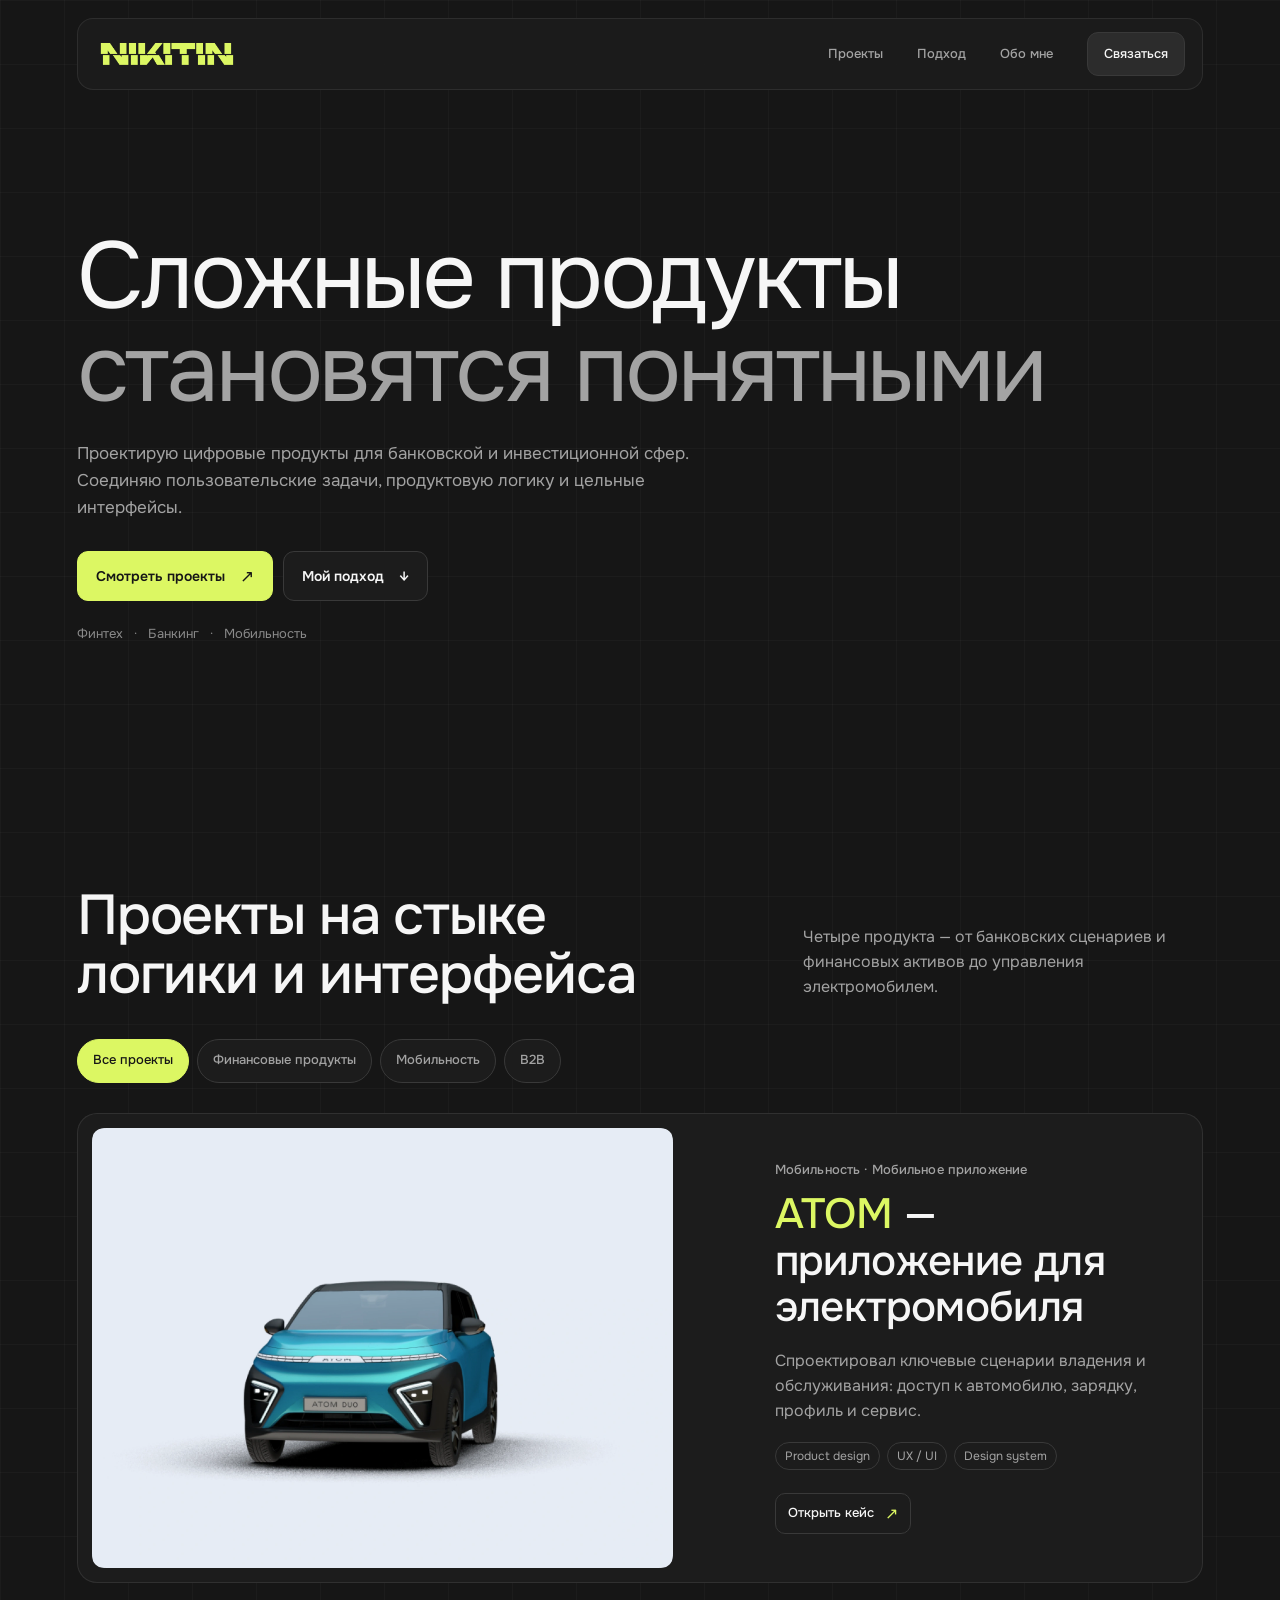
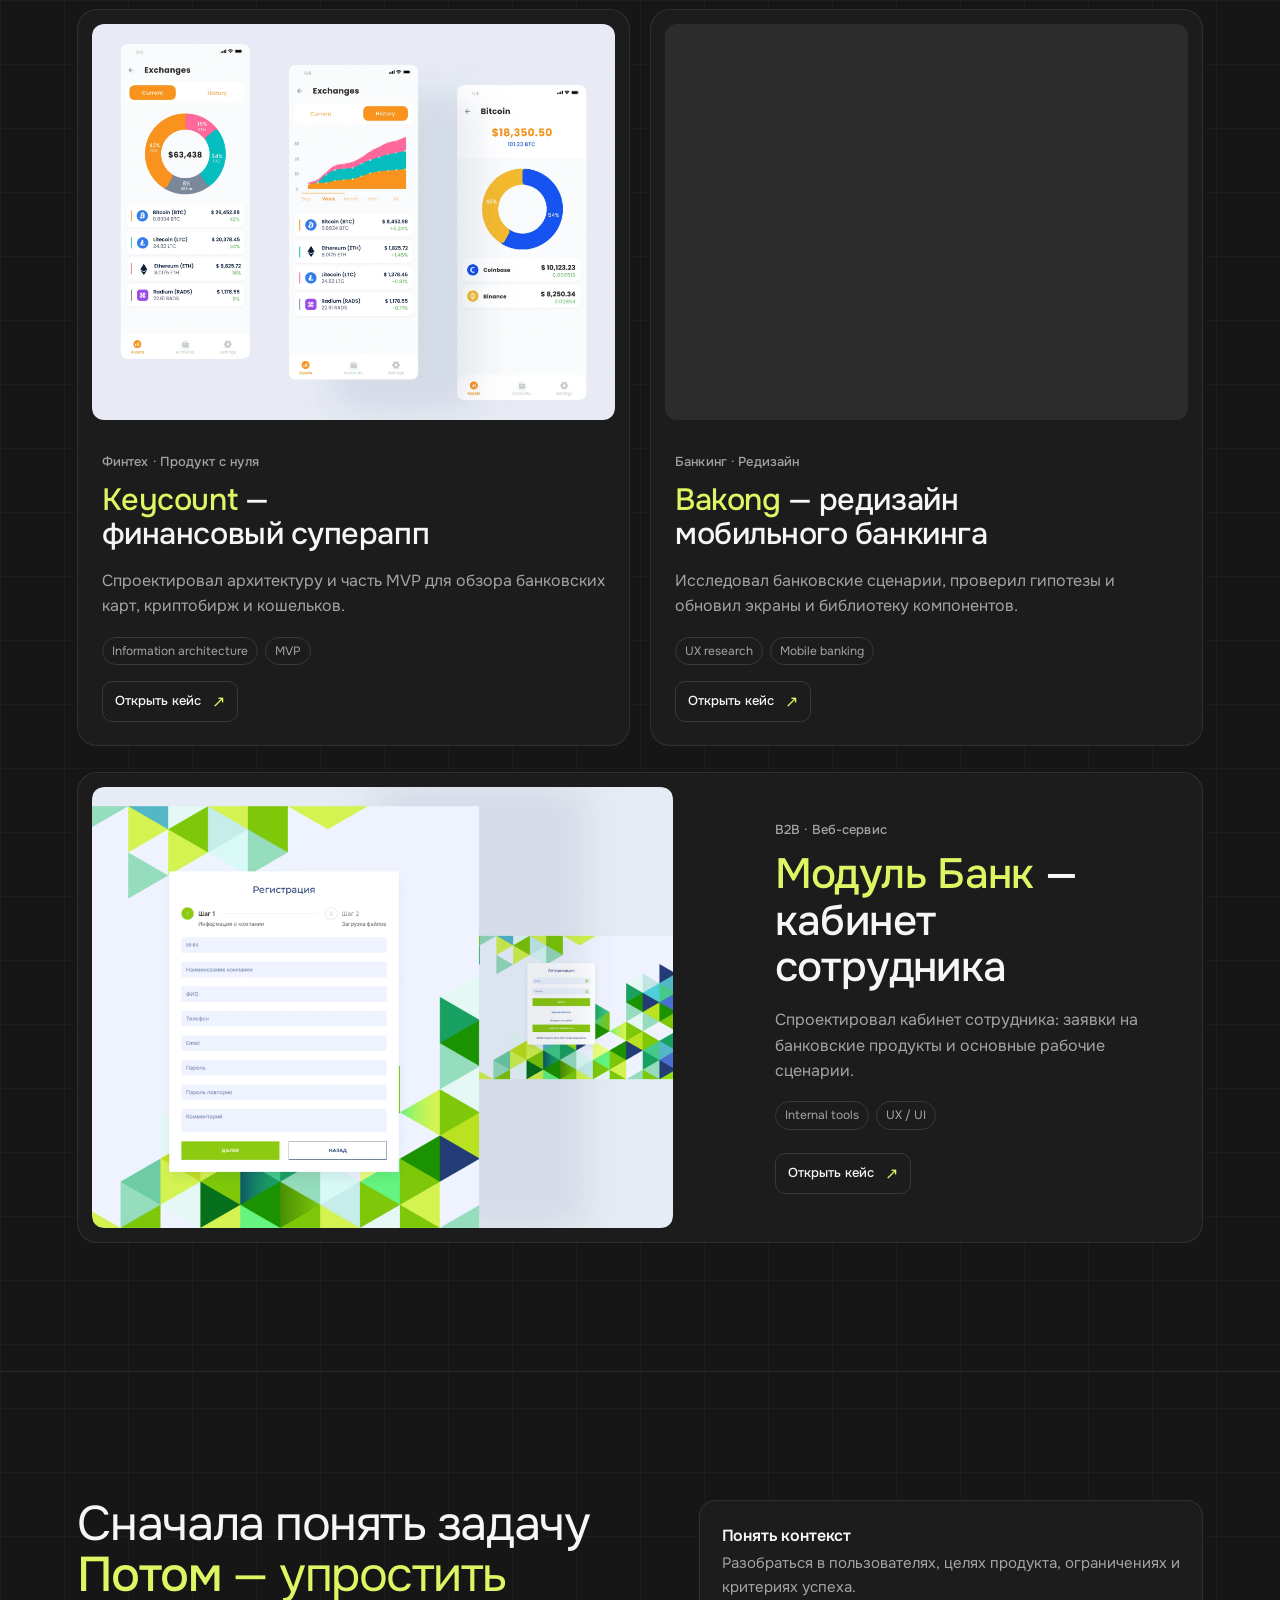
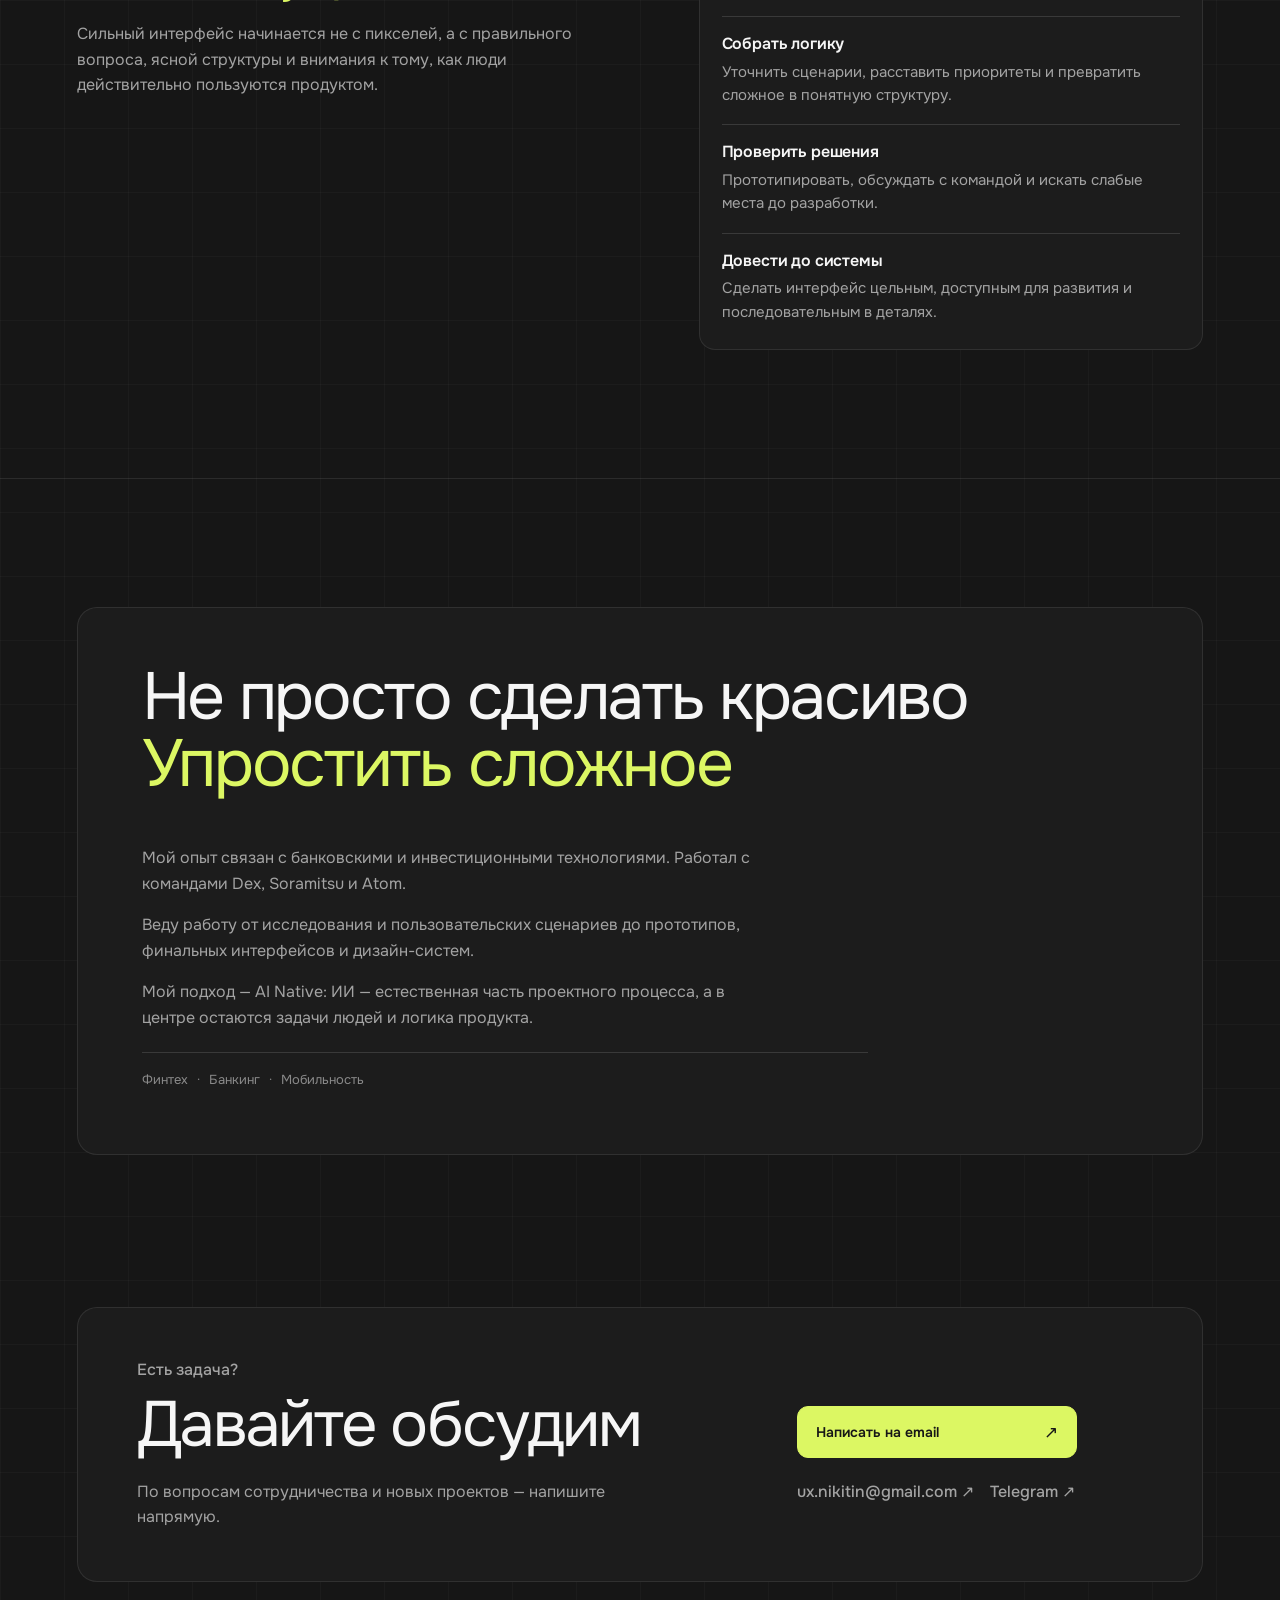
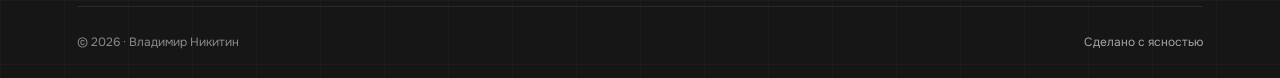
==== commit 9e4a04ad: "Reduce header logo width again" ====
--- a/index.html
+++ b/index.html
@@ -9,7 +9,7 @@
   <link rel="icon" href="assets/favicon.svg" type="image/svg+xml">
   <link rel="preload" href="assets/fonts/onest-cyrillic.woff2" as="font" type="font/woff2" crossorigin>
   <link rel="preload" href="assets/fonts/manrope-cyrillic.woff2" as="font" type="font/woff2" crossorigin>
-  <link rel="stylesheet" href="assets/css/base.css?v=20261011-logo-3">
+  <link rel="stylesheet" href="assets/css/base.css?v=20261011-logo-4">
   <link rel="stylesheet" href="assets/css/index.css?v=20261011-white-contact-1">
   <script src="assets/js/index.js?v=20261010-page-grid-1" defer></script>
   <script src="assets/js/page-grid.js?v=20261010-mobile-grid-autoplay-1" defer></script>
--- a/assets/css/base.css
+++ b/assets/css/base.css
@@ -91,7 +91,7 @@
     .page-grid { position: fixed; inset: 0; z-index: -1; overflow: hidden; pointer-events: none; }
     .page-grid-canvas { display: block; width: 100%; height: 100%; }
     .brand-name { font-family: var(--font-brand); color: var(--accent); }
-    .brand-logo { display: block; width: 152px; height: auto; }
+    .brand-logo { display: block; width: 144px; height: auto; }
     a { color: inherit; text-decoration: none; }
     button { color: inherit; font: inherit; }
     img { max-width: 100%; }
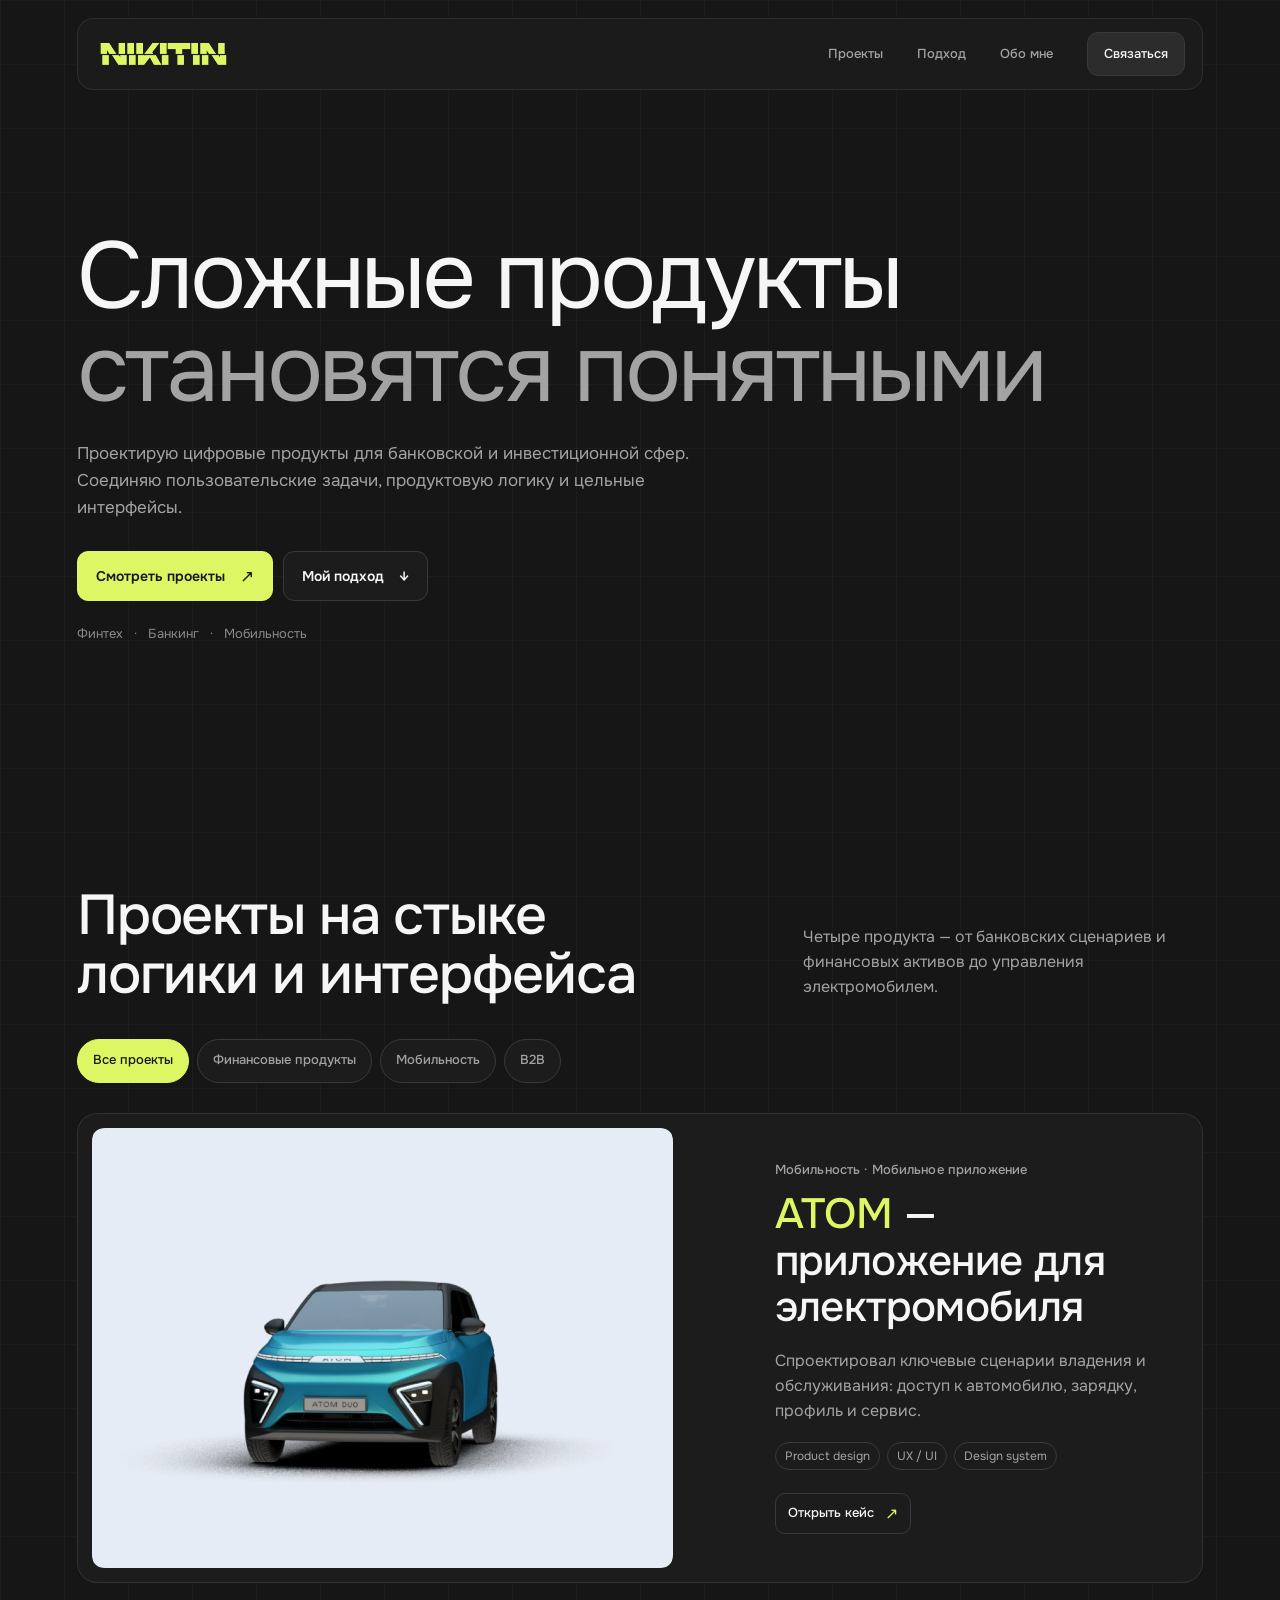
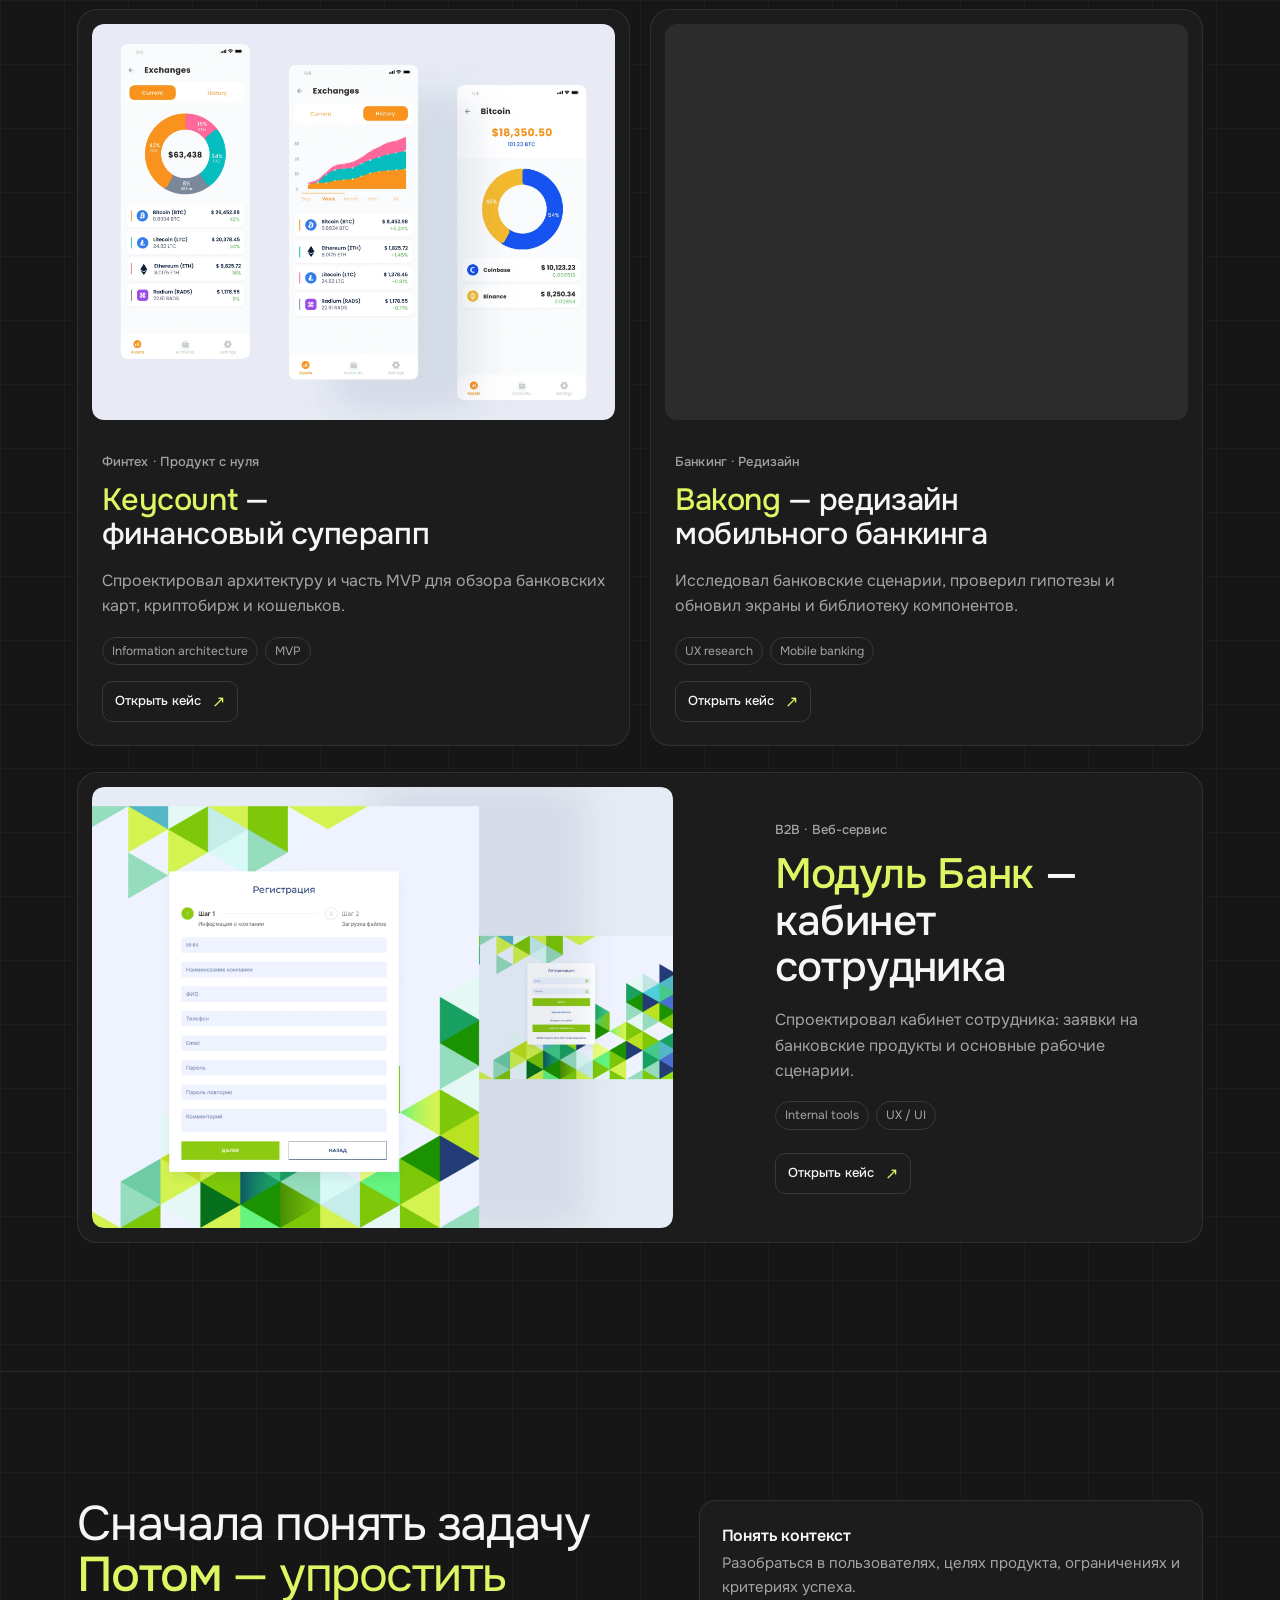
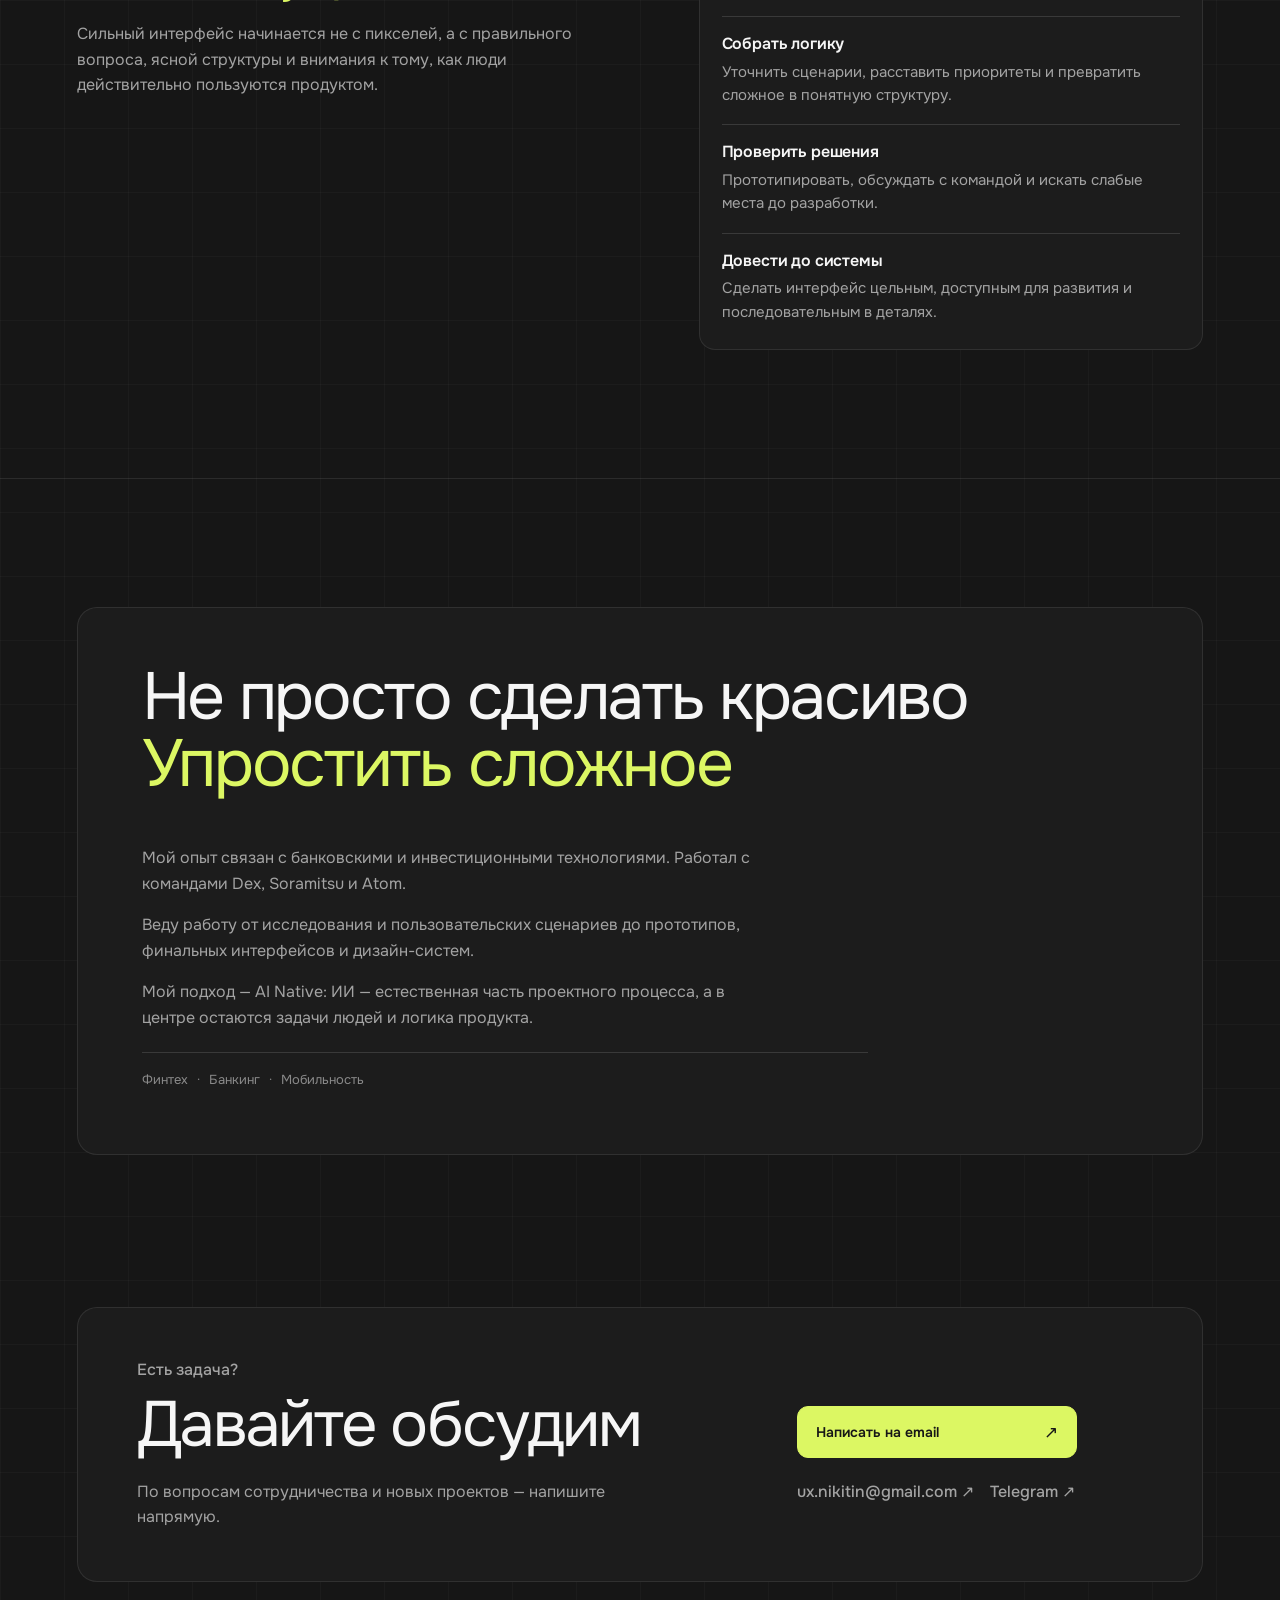
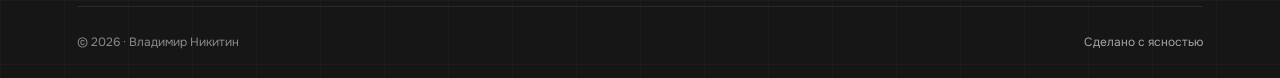
==== commit 59b0b7ae: "Reduce header logo width to 137px" ====
--- a/index.html
+++ b/index.html
@@ -9,7 +9,7 @@
   <link rel="icon" href="assets/favicon.svg" type="image/svg+xml">
   <link rel="preload" href="assets/fonts/onest-cyrillic.woff2" as="font" type="font/woff2" crossorigin>
   <link rel="preload" href="assets/fonts/manrope-cyrillic.woff2" as="font" type="font/woff2" crossorigin>
-  <link rel="stylesheet" href="assets/css/base.css?v=20261011-logo-4">
+  <link rel="stylesheet" href="assets/css/base.css?v=20261011-logo-5">
   <link rel="stylesheet" href="assets/css/index.css?v=20261011-white-contact-1">
   <script src="assets/js/index.js?v=20261010-page-grid-1" defer></script>
   <script src="assets/js/page-grid.js?v=20261010-mobile-grid-autoplay-1" defer></script>
--- a/assets/css/base.css
+++ b/assets/css/base.css
@@ -91,7 +91,7 @@
     .page-grid { position: fixed; inset: 0; z-index: -1; overflow: hidden; pointer-events: none; }
     .page-grid-canvas { display: block; width: 100%; height: 100%; }
     .brand-name { font-family: var(--font-brand); color: var(--accent); }
-    .brand-logo { display: block; width: 144px; height: auto; }
+    .brand-logo { display: block; width: 137px; height: auto; }
     a { color: inherit; text-decoration: none; }
     button { color: inherit; font: inherit; }
     img { max-width: 100%; }
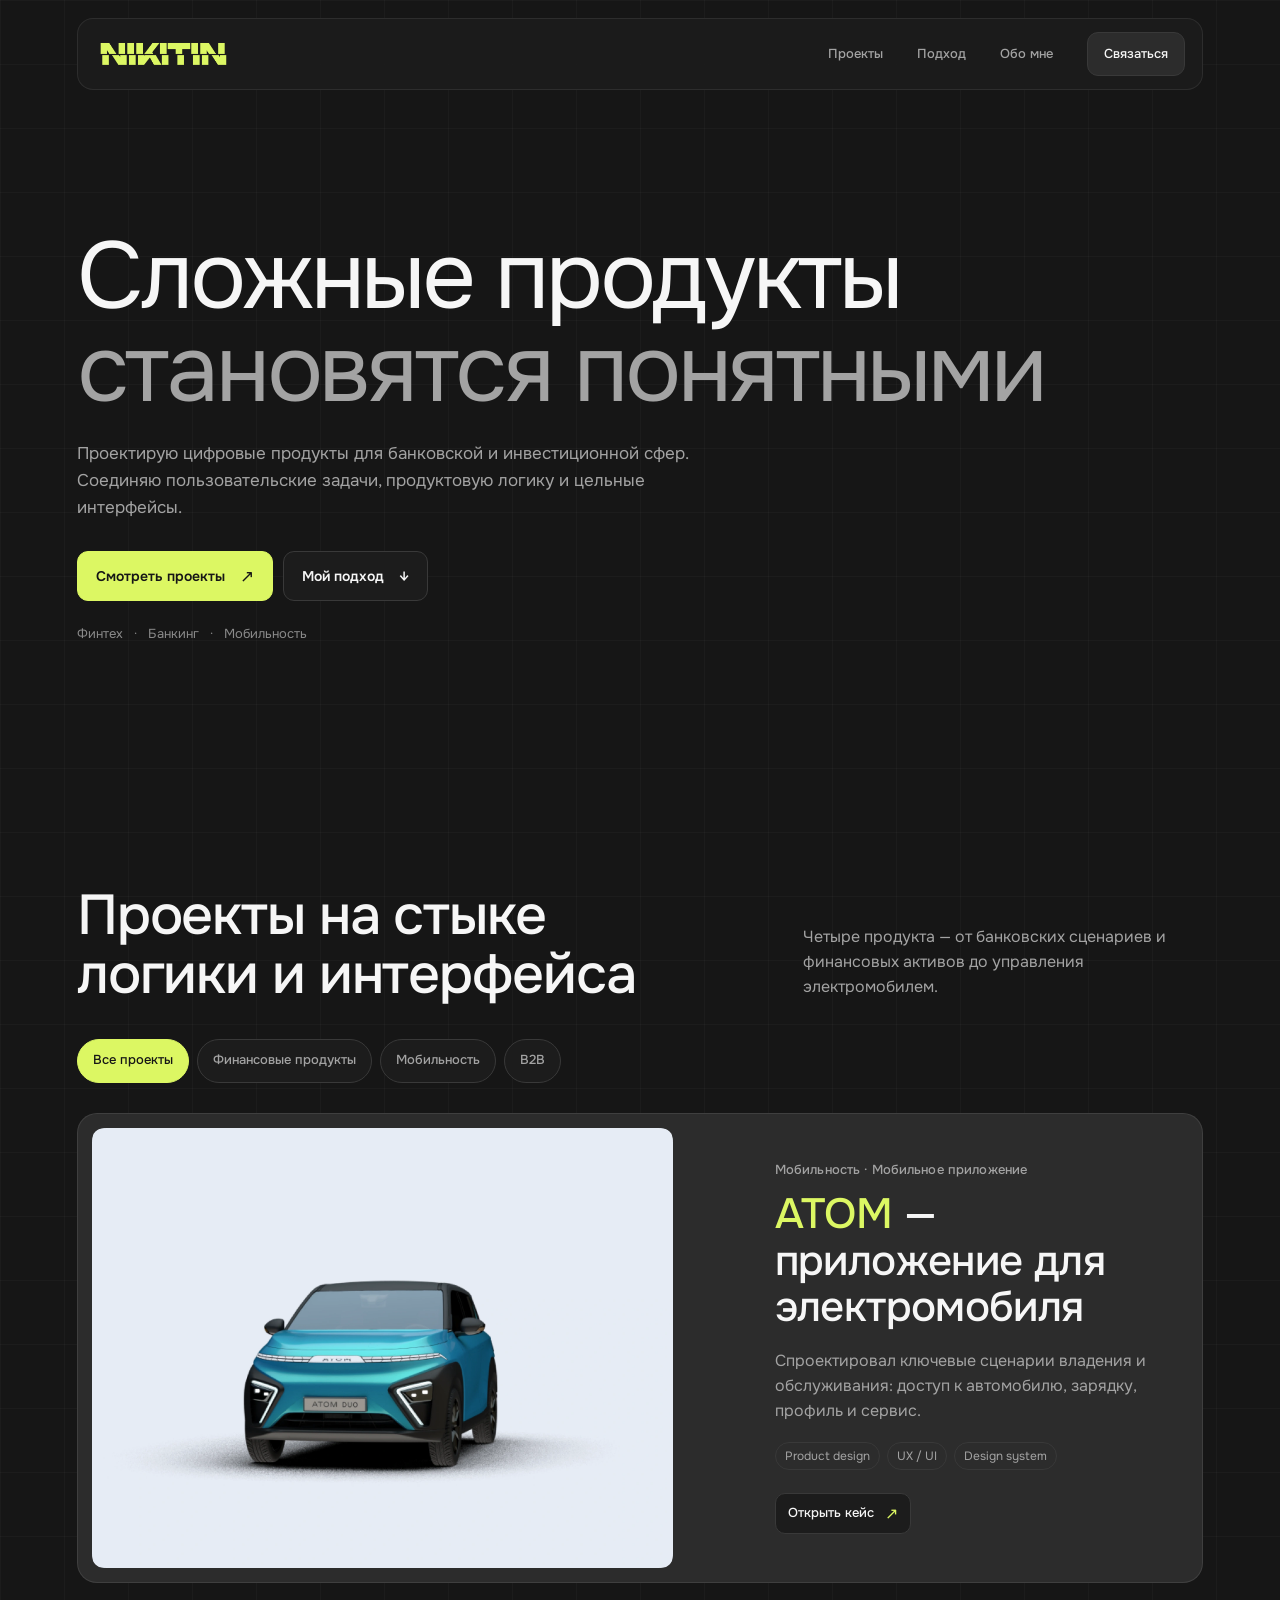
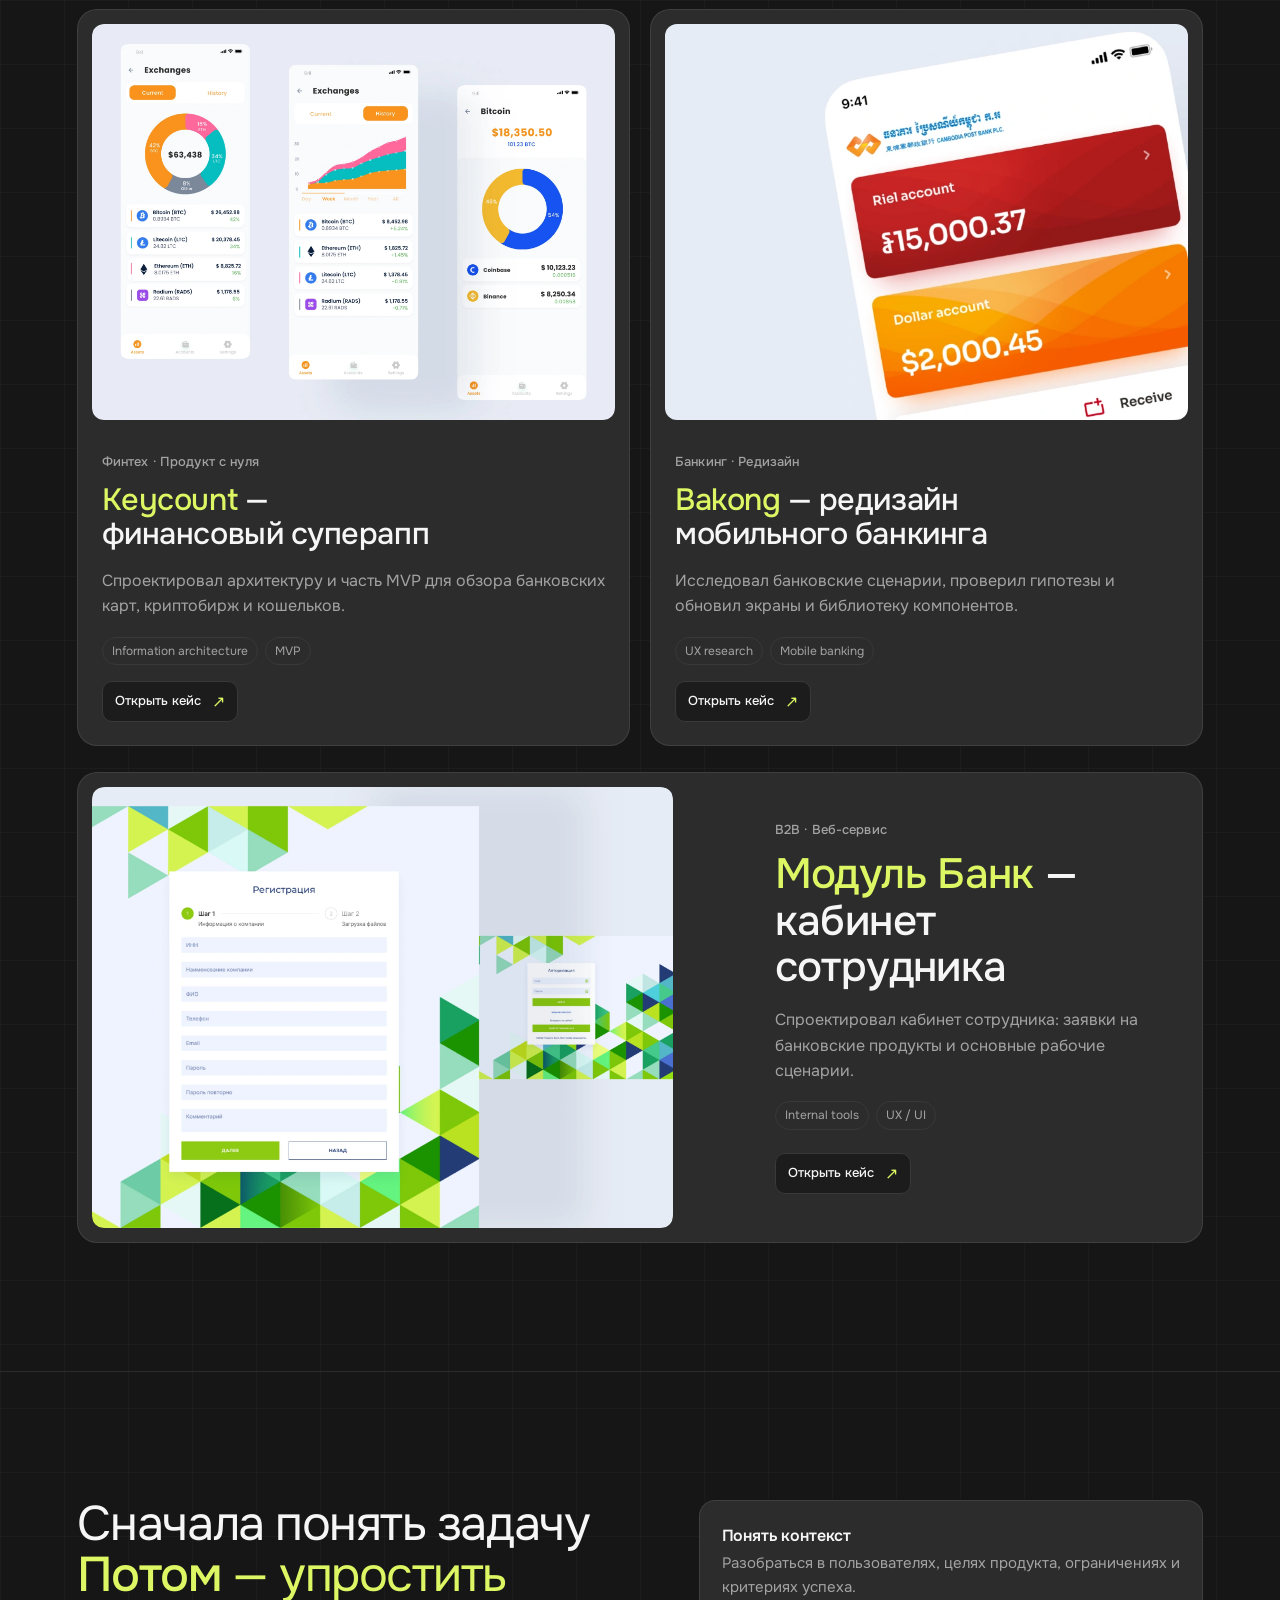
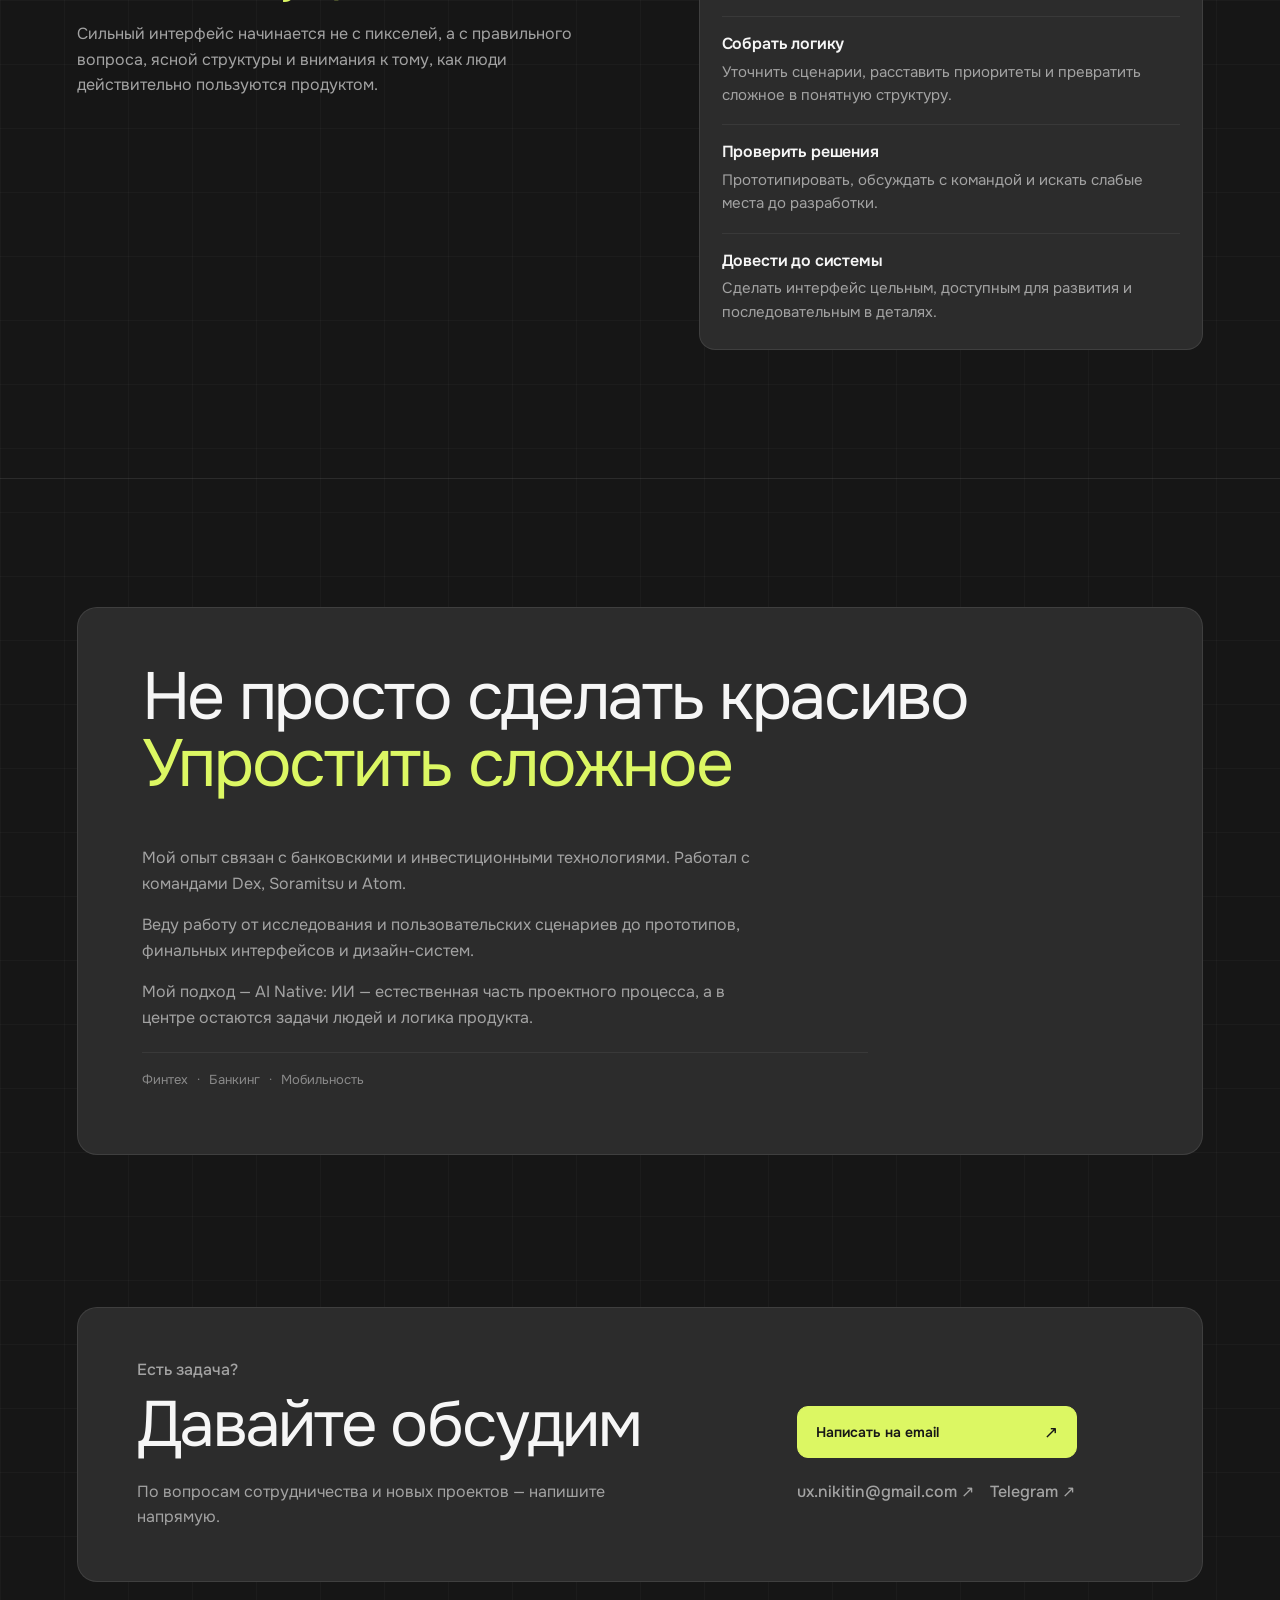
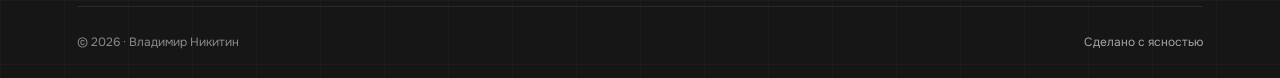
==== commit 6c117eb3: "Use charcoal background across site cards" ====
--- a/index.html
+++ b/index.html
@@ -10,7 +10,7 @@
   <link rel="preload" href="assets/fonts/onest-cyrillic.woff2" as="font" type="font/woff2" crossorigin>
   <link rel="preload" href="assets/fonts/manrope-cyrillic.woff2" as="font" type="font/woff2" crossorigin>
   <link rel="stylesheet" href="assets/css/base.css?v=20261011-logo-5">
-  <link rel="stylesheet" href="assets/css/index.css?v=20261011-white-contact-1">
+  <link rel="stylesheet" href="assets/css/index.css?v=20261011-card-surfaces-1">
   <script src="assets/js/index.js?v=20261010-page-grid-1" defer></script>
   <script src="assets/js/page-grid.js?v=20261010-mobile-grid-autoplay-1" defer></script>
 </head>
--- a/assets/css/index.css
+++ b/assets/css/index.css
@@ -408,12 +408,12 @@
       overflow: hidden;
       border: 1px solid rgba(255,255,255,.09);
       border-radius: 20px;
-      background: var(--surface);
+      background: var(--surface-raised);
       transition: transform .42s var(--ease), border-color .3s var(--ease), background .3s var(--ease);
     }
     .project-card.featured { padding-bottom: 14px; }
     .project-card.modul-card { padding-top: 14px; }
-    .project-card:hover { transform: translateY(-4px); border-color: rgba(220,247,99,.46); background: var(--surface-hover); }
+    .project-card:hover { transform: translateY(-4px); border-color: rgba(220,247,99,.46); background: var(--surface-raised-hover); }
     .project-card:focus-visible { outline-offset: 5px; }
     .project-art { border-radius: 12px; background: var(--surface-raised); }
     .project-art img { transition: transform .72s var(--ease); }
@@ -440,11 +440,11 @@
     .project-card:hover .project-link { color: var(--accent-ink); border-color: var(--accent); background: var(--accent); }
     .project-card:hover .project-link span { color: var(--accent-ink); }
 
-    .principles { padding: 7px 18px; border: 1px solid rgba(255,255,255,.09); border-radius: 16px; background: var(--surface); }
+    .principles { padding: 7px 18px; border: 1px solid rgba(255,255,255,.09); border-radius: 16px; background: var(--surface-raised); }
     .principle { border-color: var(--line); }
     .principle h3 { font-weight: 550; }
     .principle p, .approach-intro, .about-copy p { color: var(--muted); }
-    .about-layout { padding: clamp(24px, 4vw, 52px); border: 1px solid rgba(255,255,255,.09); border-radius: 20px; background: var(--surface); }
+    .about-layout { padding: clamp(24px, 4vw, 52px); border: 1px solid rgba(255,255,255,.09); border-radius: 20px; background: var(--surface-raised); }
     .site-footer { border-top: 1px solid rgba(255,255,255,.09); }
 
     @media (max-width: 700px) {
@@ -563,7 +563,7 @@
       padding: clamp(32px, 4vw, 52px) clamp(28px, 4.6vw, 64px);
       border: 1px solid rgba(255,255,255,.09);
       border-radius: 20px;
-      background: var(--surface);
+      background: var(--surface-raised);
     }
     .contact h2 {
       grid-column: 1;
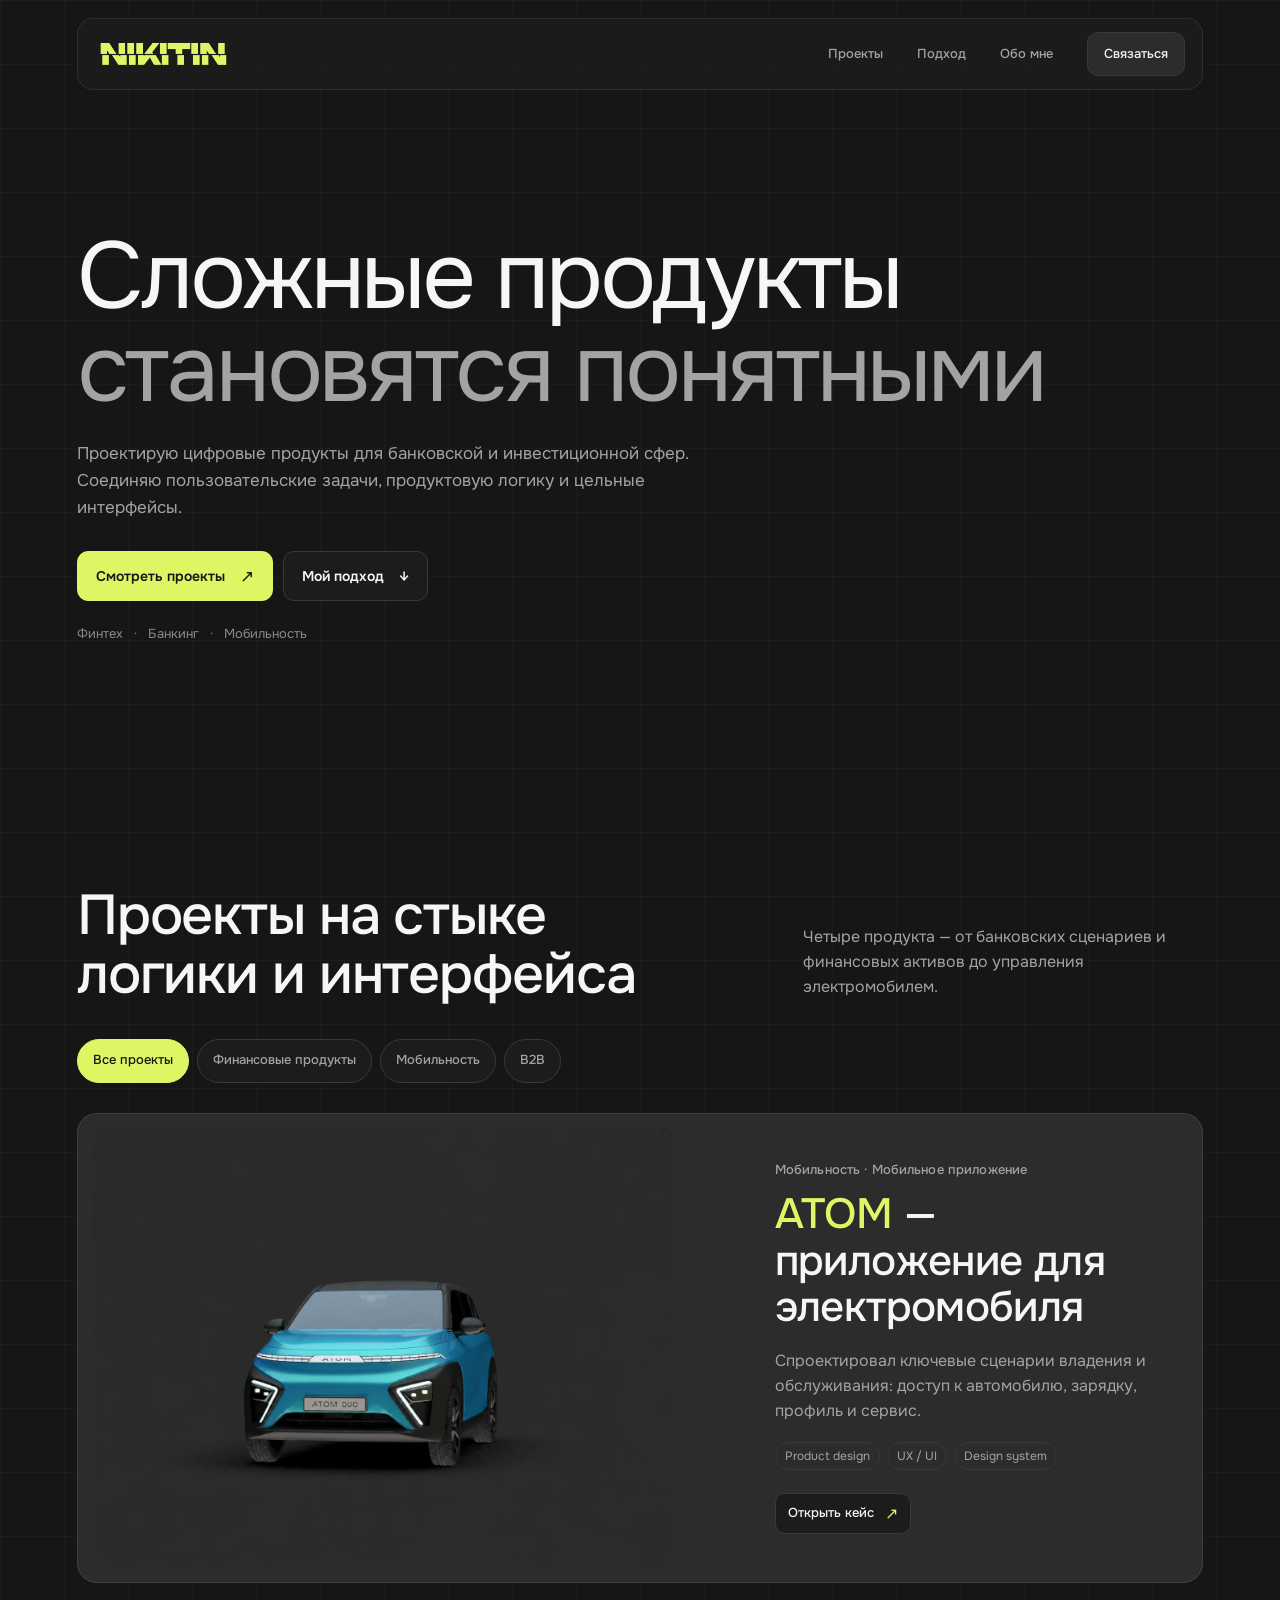
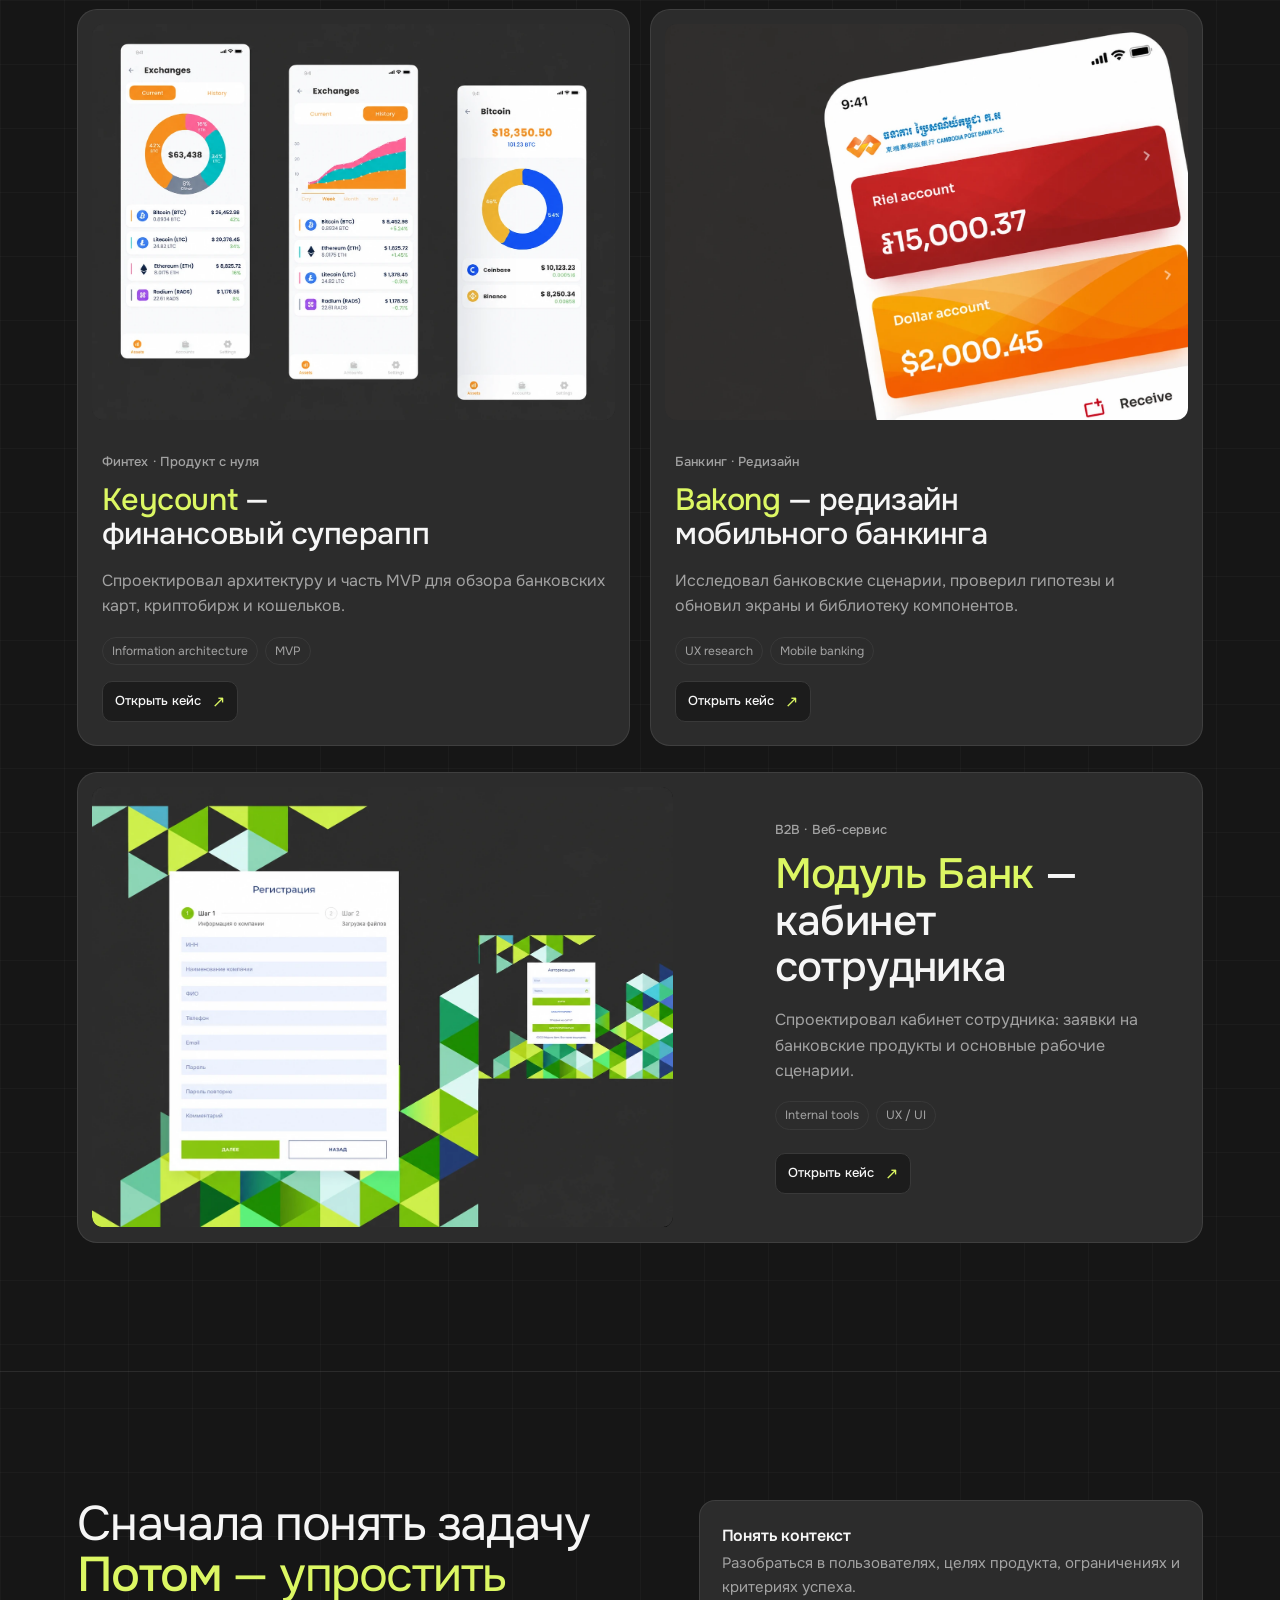
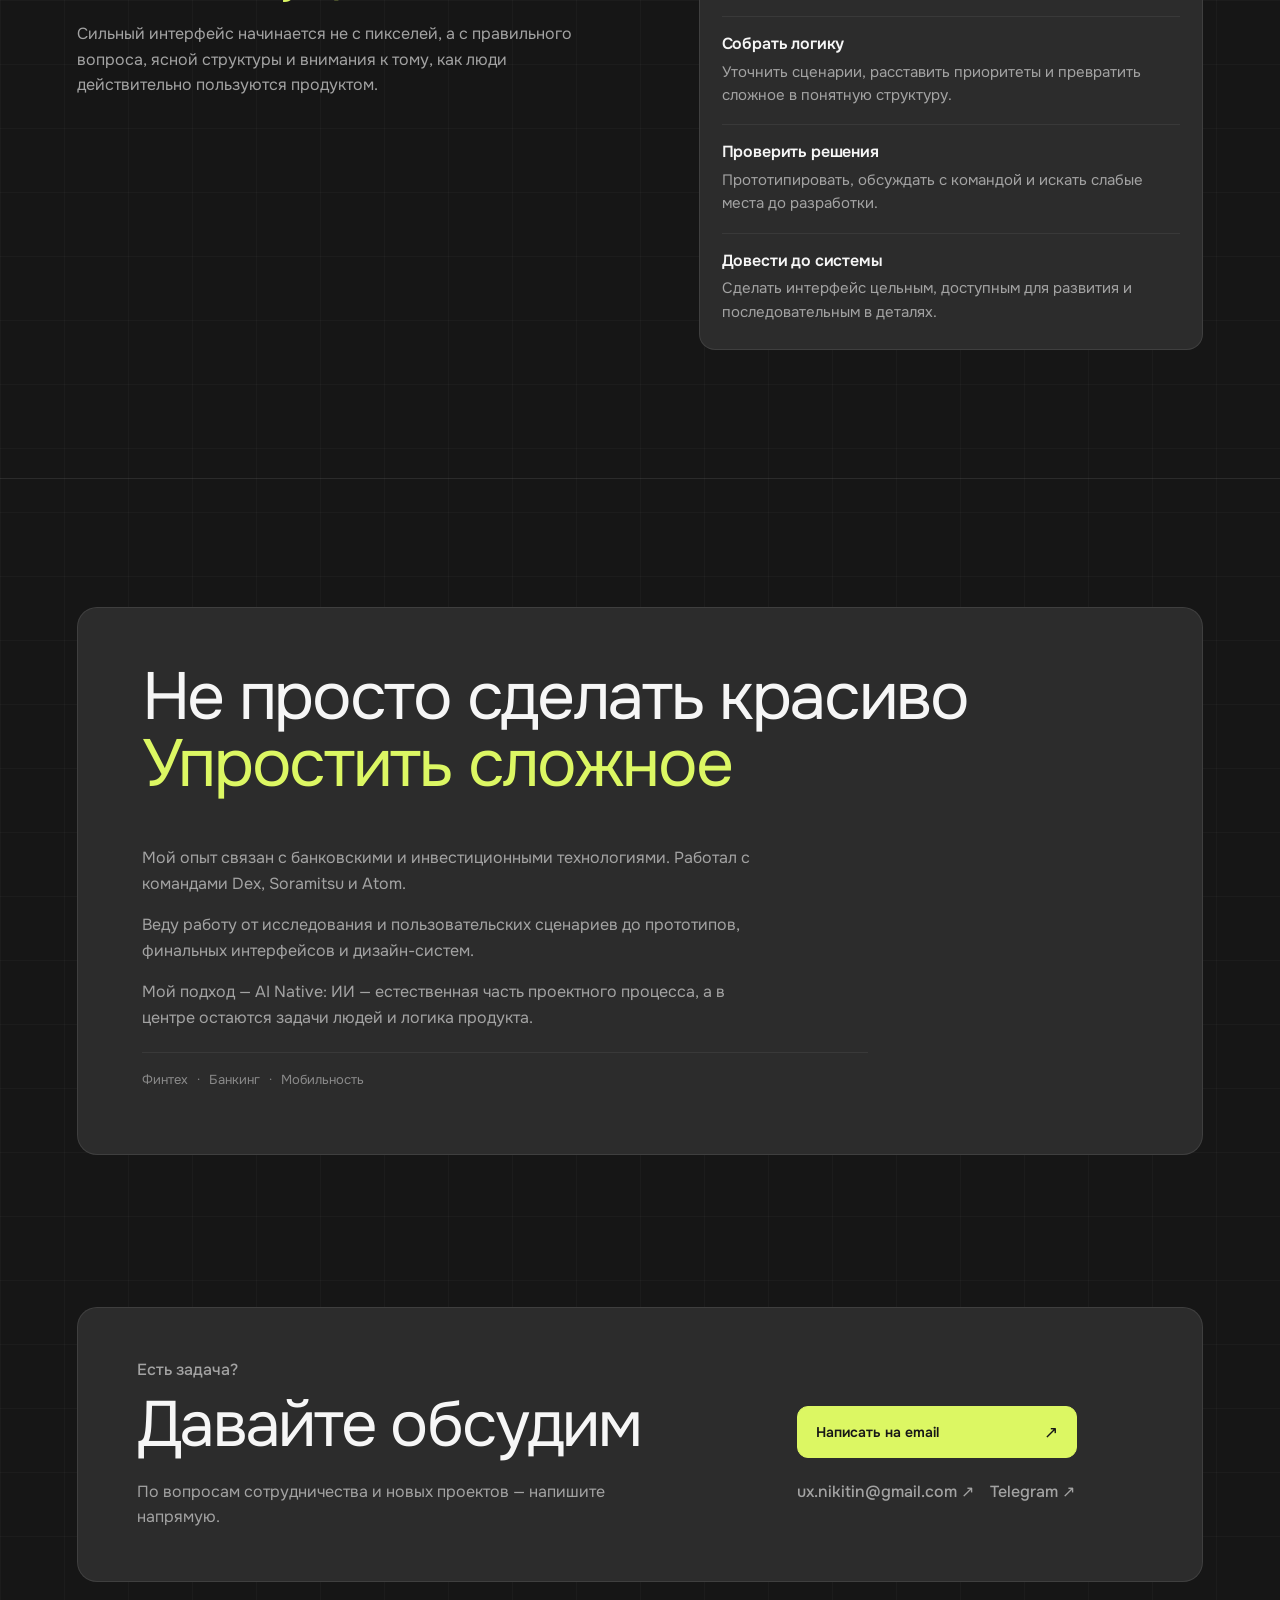
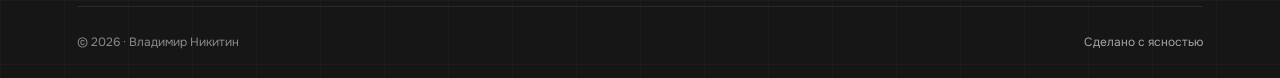
==== commit ac4f415b: "Match mockup preview backgrounds to charcoal cards" ====
--- a/index.html
+++ b/index.html
@@ -65,8 +65,8 @@
           <a class="project-card featured" data-category="mobility" href="case.html?project=atom">
             <figure class="project-art" data-motion="left">
               <picture>
-                <source srcset="assets/cases/atom-3d.webp" type="image/webp">
-                <img src="assets/cases/atom-3d.png" width="1980" height="1500" alt="3D-визуализация электромобиля ATOM" loading="lazy" decoding="async">
+                <source srcset="assets/cases/atom-3d-card.webp" type="image/webp">
+                <img src="assets/cases/atom-3d-card.webp" width="1441" height="1091" alt="3D-визуализация электромобиля ATOM" loading="lazy" decoding="async">
               </picture>
               <figcaption>ATOM · Мобильное приложение</figcaption>
             </figure>
@@ -82,8 +82,8 @@
           <a class="project-card keycount-card" data-category="finance" href="case.html?project=keycount">
             <figure class="project-art" data-motion="left">
               <picture>
-                <source srcset="assets/cases/keycount-exchanges.webp" type="image/webp">
-                <img src="assets/cases/keycount-exchanges.png" width="1980" height="1500" alt="Экраны Keycount для обзора криптоактивов" loading="lazy" decoding="async">
+                <source srcset="assets/cases/keycount-exchanges-card.webp" type="image/webp">
+                <img src="assets/cases/keycount-exchanges-card.webp" width="1442" height="1091" alt="Экраны Keycount для обзора криптоактивов" loading="lazy" decoding="async">
               </picture>
               <figcaption>Keycount · Обзор финансовых активов</figcaption>
             </figure>
@@ -99,8 +99,8 @@
           <a class="project-card bakong-card" data-category="finance" href="case.html?project=bakong">
             <figure class="project-art" data-motion="left">
               <picture>
-                <source srcset="assets/cases/bakong-home-crop.webp" type="image/webp">
-                <img src="assets/cases/bakong-home-crop.png" width="825" height="690" alt="Концепт главного экрана мобильного банковского интерфейса Bakong" loading="lazy" decoding="async">
+                <source srcset="assets/cases/bakong-home-crop-card.webp" type="image/webp">
+                <img src="assets/cases/bakong-home-crop-card.webp" width="1372" height="1147" alt="Концепт главного экрана мобильного банковского интерфейса Bakong" loading="lazy" decoding="async">
               </picture>
               <figcaption>Bakong · Мобильный банкинг</figcaption>
             </figure>
@@ -116,8 +116,8 @@
           <a class="project-card modul-card" data-category="b2b" href="case.html?project=modulbank">
             <figure class="project-art" data-motion="left">
               <picture>
-                <source srcset="assets/cases/modul-auth.webp" type="image/webp">
-                <img src="assets/cases/modul-auth.png" width="1980" height="1500" alt="Экран авторизации и регистрации в кабинете Модуль Банка" loading="lazy" decoding="async">
+                <source srcset="assets/cases/modul-auth-card.webp" type="image/webp">
+                <img src="assets/cases/modul-auth-card.webp" width="1441" height="1091" alt="Экран авторизации и регистрации в кабинете Модуль Банка" loading="lazy" decoding="async">
               </picture>
               <figcaption>Модуль Банк · Внутренний веб-сервис</figcaption>
             </figure>
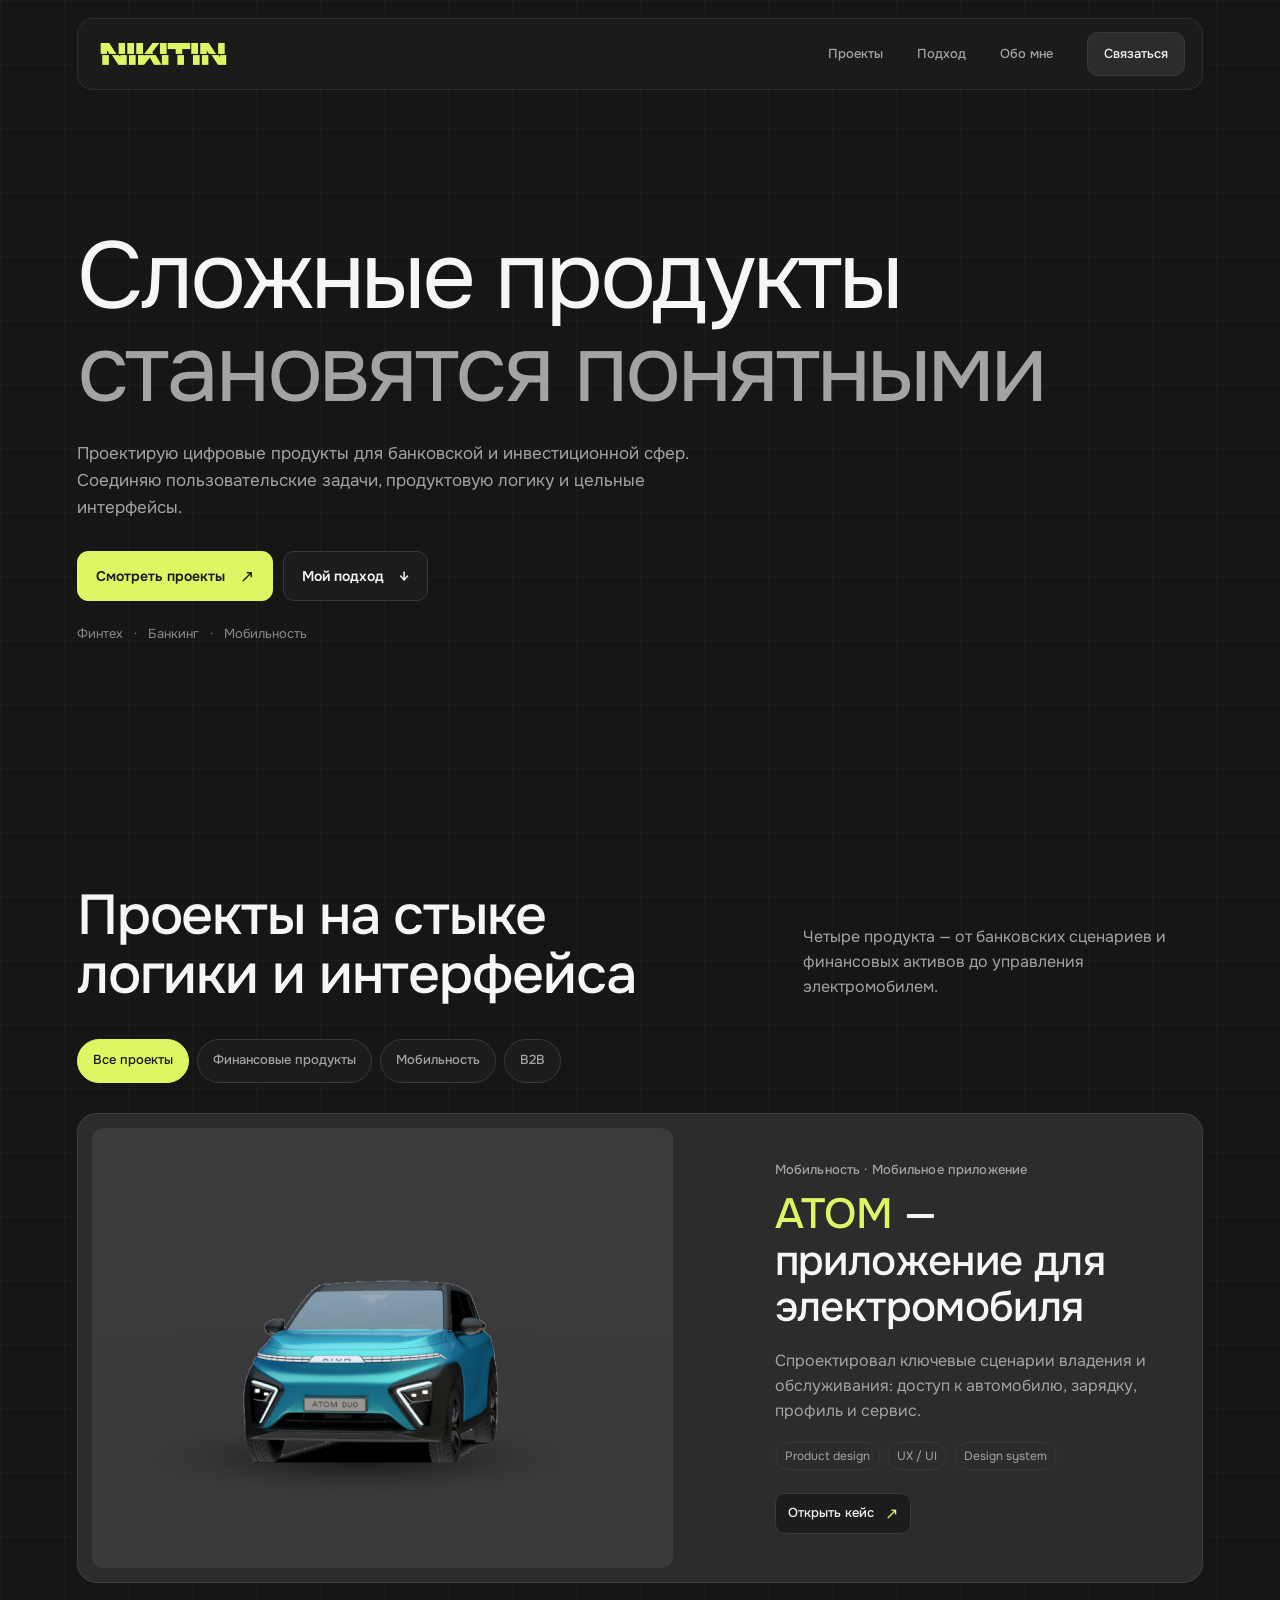
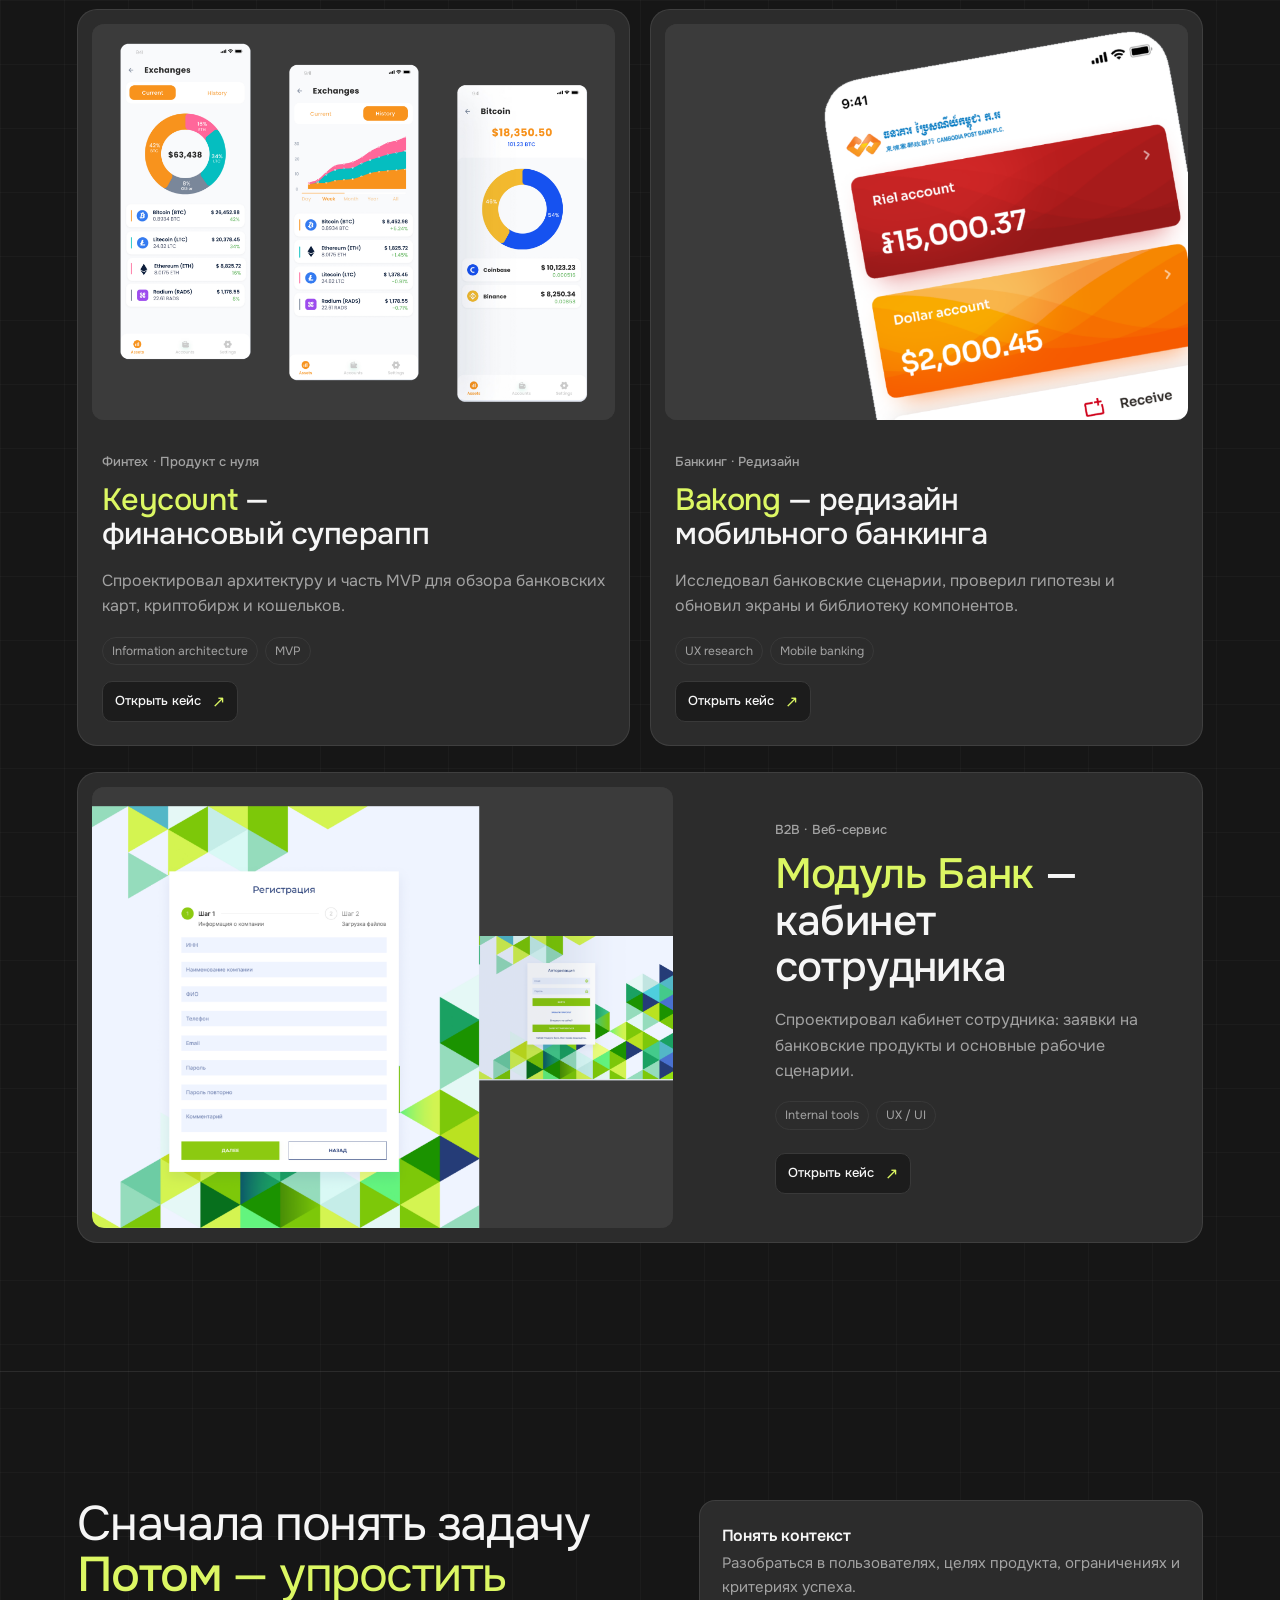
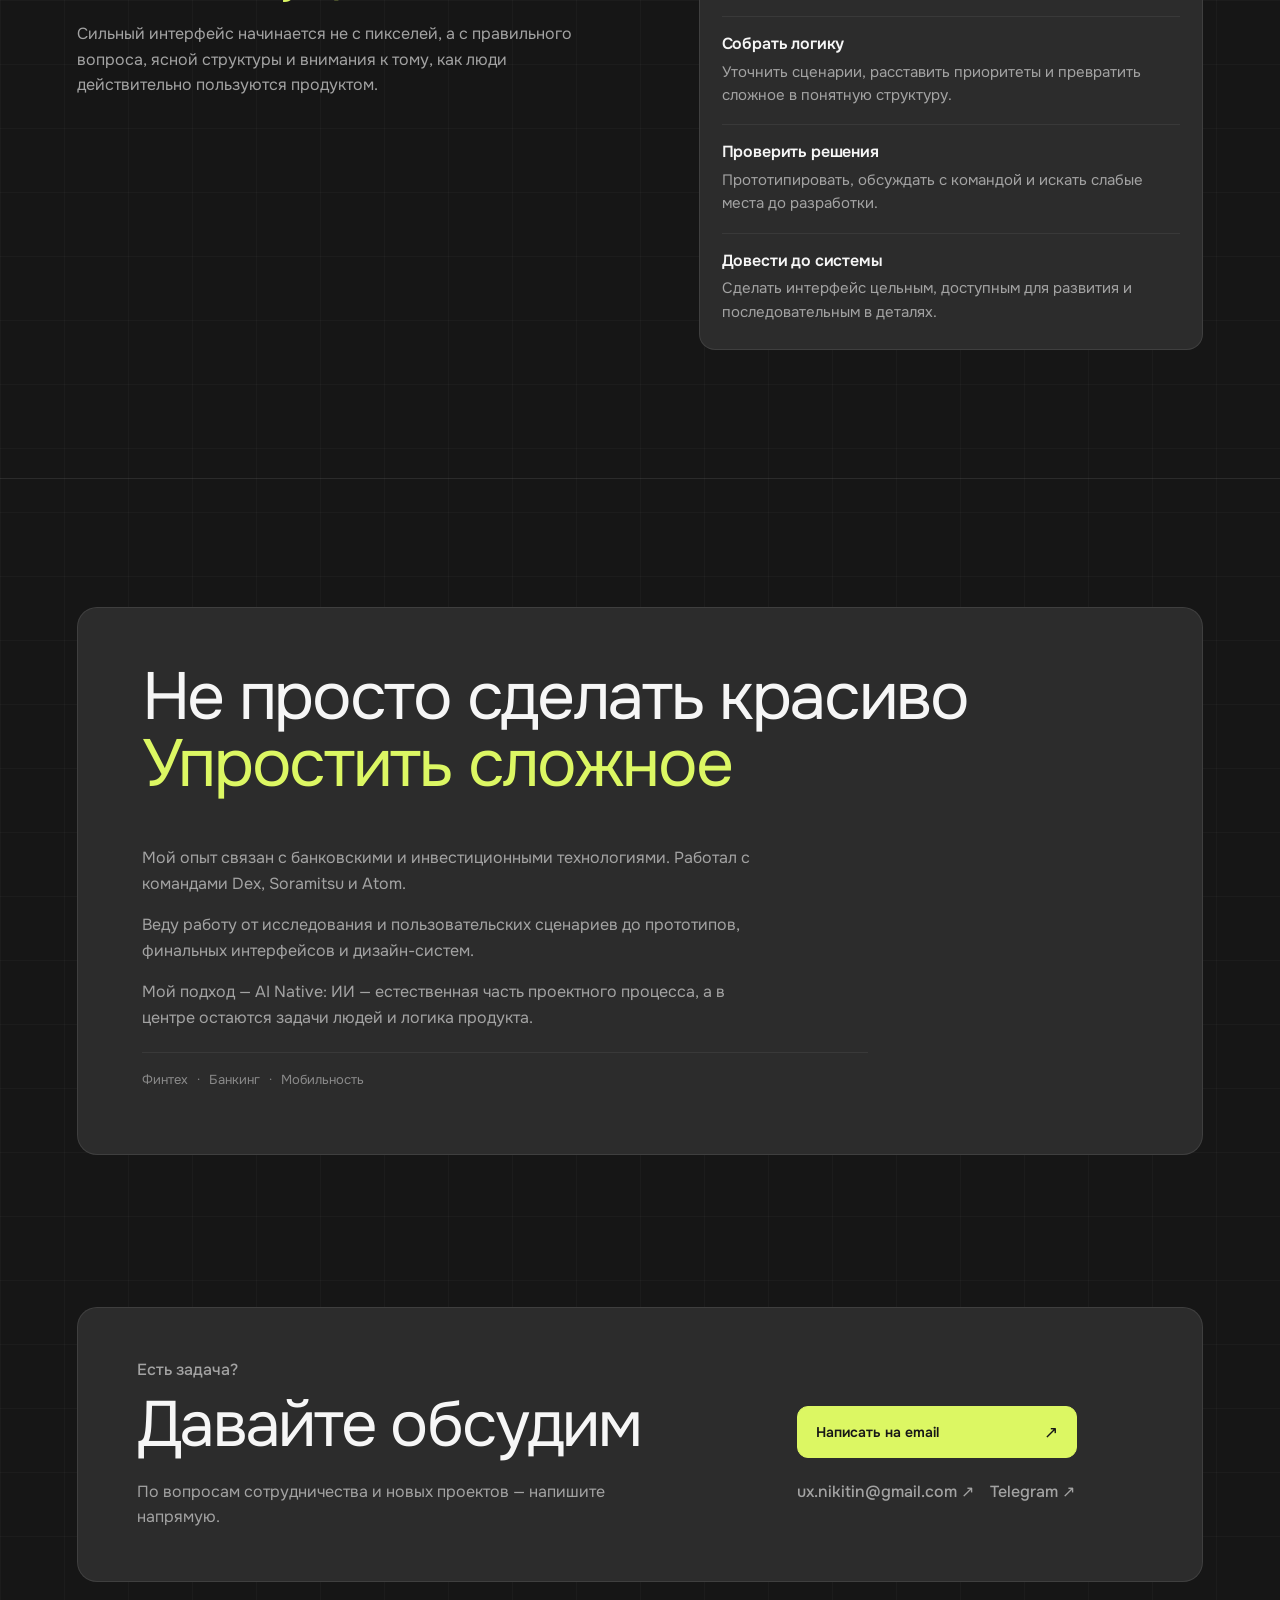
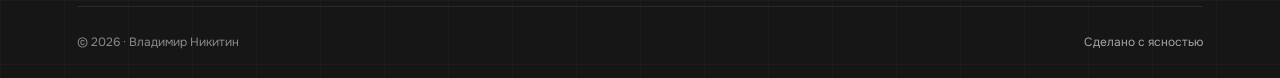
==== commit 351e0993: "Preserve original mockups on subtle charcoal card backgrounds" ====
--- a/index.html
+++ b/index.html
@@ -10,7 +10,7 @@
   <link rel="preload" href="assets/fonts/onest-cyrillic.woff2" as="font" type="font/woff2" crossorigin>
   <link rel="preload" href="assets/fonts/manrope-cyrillic.woff2" as="font" type="font/woff2" crossorigin>
   <link rel="stylesheet" href="assets/css/base.css?v=20261011-logo-5">
-  <link rel="stylesheet" href="assets/css/index.css?v=20261011-card-surfaces-1">
+  <link rel="stylesheet" href="assets/css/index.css?v=20261011-clean-previews-1">
   <script src="assets/js/index.js?v=20261010-page-grid-1" defer></script>
   <script src="assets/js/page-grid.js?v=20261010-mobile-grid-autoplay-1" defer></script>
 </head>
@@ -65,8 +65,8 @@
           <a class="project-card featured" data-category="mobility" href="case.html?project=atom">
             <figure class="project-art" data-motion="left">
               <picture>
-                <source srcset="assets/cases/atom-3d-card.webp" type="image/webp">
-                <img src="assets/cases/atom-3d-card.webp" width="1441" height="1091" alt="3D-визуализация электромобиля ATOM" loading="lazy" decoding="async">
+                <source srcset="assets/cases/atom-3d-card-clean.webp" type="image/webp">
+                <img src="assets/cases/atom-3d-card-clean.webp" width="1980" height="1500" alt="3D-визуализация электромобиля ATOM" loading="lazy" decoding="async">
               </picture>
               <figcaption>ATOM · Мобильное приложение</figcaption>
             </figure>
@@ -82,8 +82,8 @@
           <a class="project-card keycount-card" data-category="finance" href="case.html?project=keycount">
             <figure class="project-art" data-motion="left">
               <picture>
-                <source srcset="assets/cases/keycount-exchanges-card.webp" type="image/webp">
-                <img src="assets/cases/keycount-exchanges-card.webp" width="1442" height="1091" alt="Экраны Keycount для обзора криптоактивов" loading="lazy" decoding="async">
+                <source srcset="assets/cases/keycount-exchanges-card-clean.webp" type="image/webp">
+                <img src="assets/cases/keycount-exchanges-card-clean.webp" width="1980" height="1500" alt="Экраны Keycount для обзора криптоактивов" loading="lazy" decoding="async">
               </picture>
               <figcaption>Keycount · Обзор финансовых активов</figcaption>
             </figure>
@@ -99,8 +99,8 @@
           <a class="project-card bakong-card" data-category="finance" href="case.html?project=bakong">
             <figure class="project-art" data-motion="left">
               <picture>
-                <source srcset="assets/cases/bakong-home-crop-card.webp" type="image/webp">
-                <img src="assets/cases/bakong-home-crop-card.webp" width="1372" height="1147" alt="Концепт главного экрана мобильного банковского интерфейса Bakong" loading="lazy" decoding="async">
+                <source srcset="assets/cases/bakong-home-crop-card-clean.webp" type="image/webp">
+                <img src="assets/cases/bakong-home-crop-card-clean.webp" width="825" height="690" alt="Концепт главного экрана мобильного банковского интерфейса Bakong" loading="lazy" decoding="async">
               </picture>
               <figcaption>Bakong · Мобильный банкинг</figcaption>
             </figure>
@@ -116,8 +116,8 @@
           <a class="project-card modul-card" data-category="b2b" href="case.html?project=modulbank">
             <figure class="project-art" data-motion="left">
               <picture>
-                <source srcset="assets/cases/modul-auth-card.webp" type="image/webp">
-                <img src="assets/cases/modul-auth-card.webp" width="1441" height="1091" alt="Экран авторизации и регистрации в кабинете Модуль Банка" loading="lazy" decoding="async">
+                <source srcset="assets/cases/modul-auth-card-clean.webp" type="image/webp">
+                <img src="assets/cases/modul-auth-card-clean.webp" width="1980" height="1500" alt="Экран авторизации и регистрации в кабинете Модуль Банка" loading="lazy" decoding="async">
               </picture>
               <figcaption>Модуль Банк · Внутренний веб-сервис</figcaption>
             </figure>
--- a/assets/css/index.css
+++ b/assets/css/index.css
@@ -415,7 +415,7 @@
     .project-card.modul-card { padding-top: 14px; }
     .project-card:hover { transform: translateY(-4px); border-color: rgba(220,247,99,.46); background: var(--surface-raised-hover); }
     .project-card:focus-visible { outline-offset: 5px; }
-    .project-art { border-radius: 12px; background: var(--surface-raised); }
+    .project-art { border-radius: 12px; background: #3b3b3b; }
     .project-art img { transition: transform .72s var(--ease); }
     .project-card:hover .project-art img { transform: scale(1.025); }
     .project-art figcaption { padding: 10px 12px; border-top: 1px solid var(--line); color: var(--muted); background: var(--surface); font-size: 10px; }
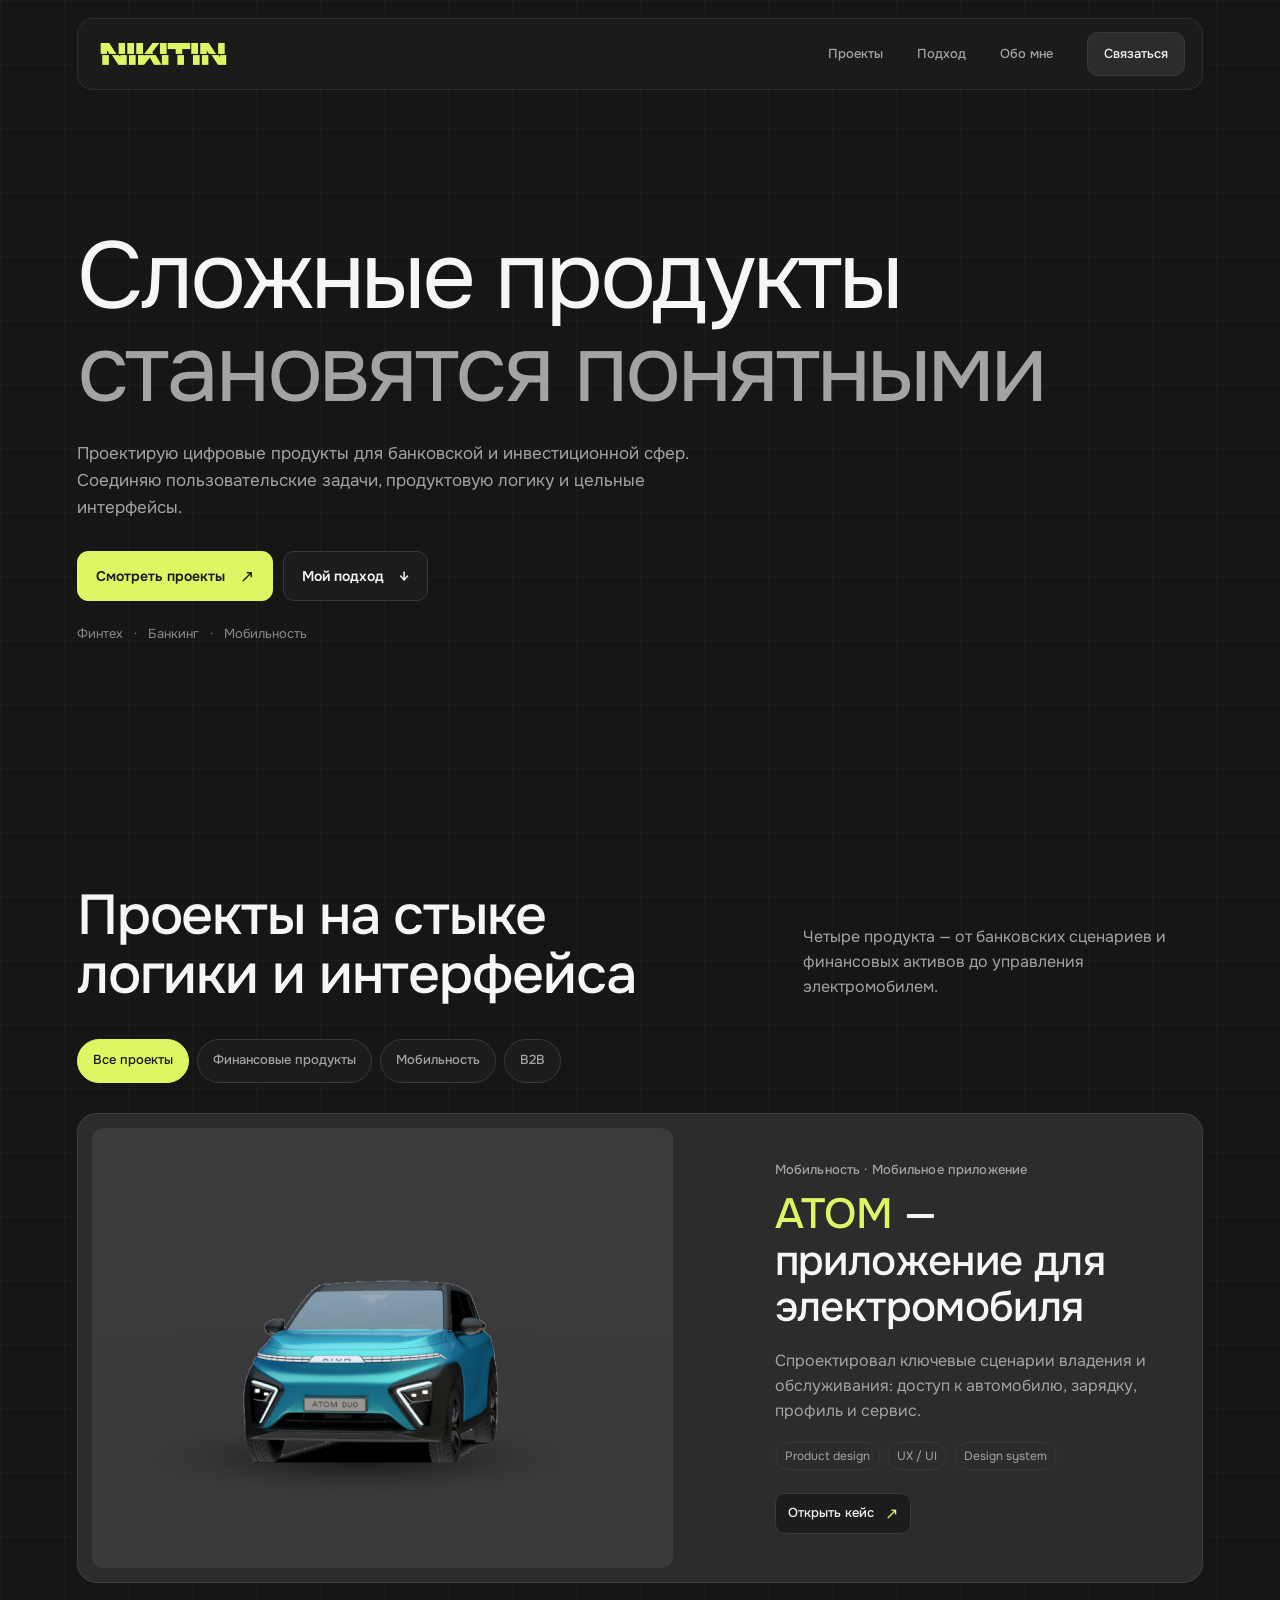
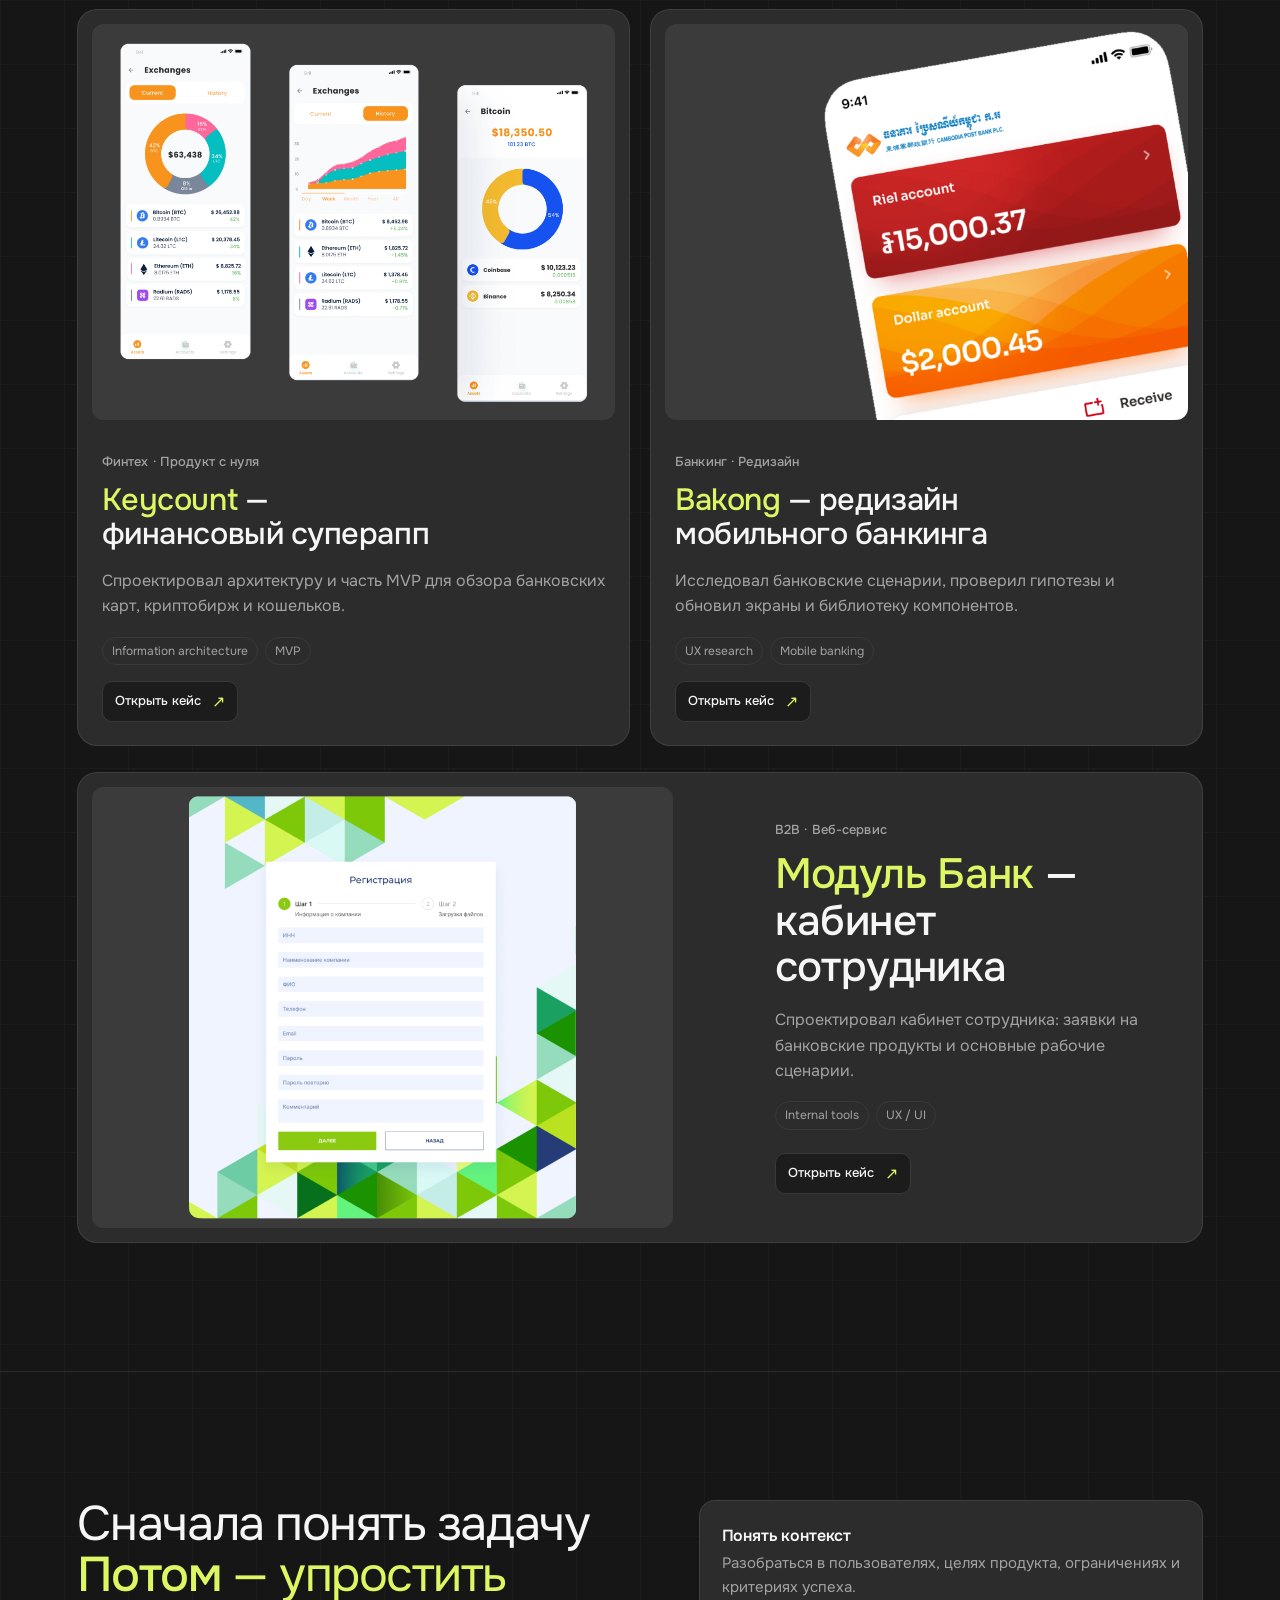
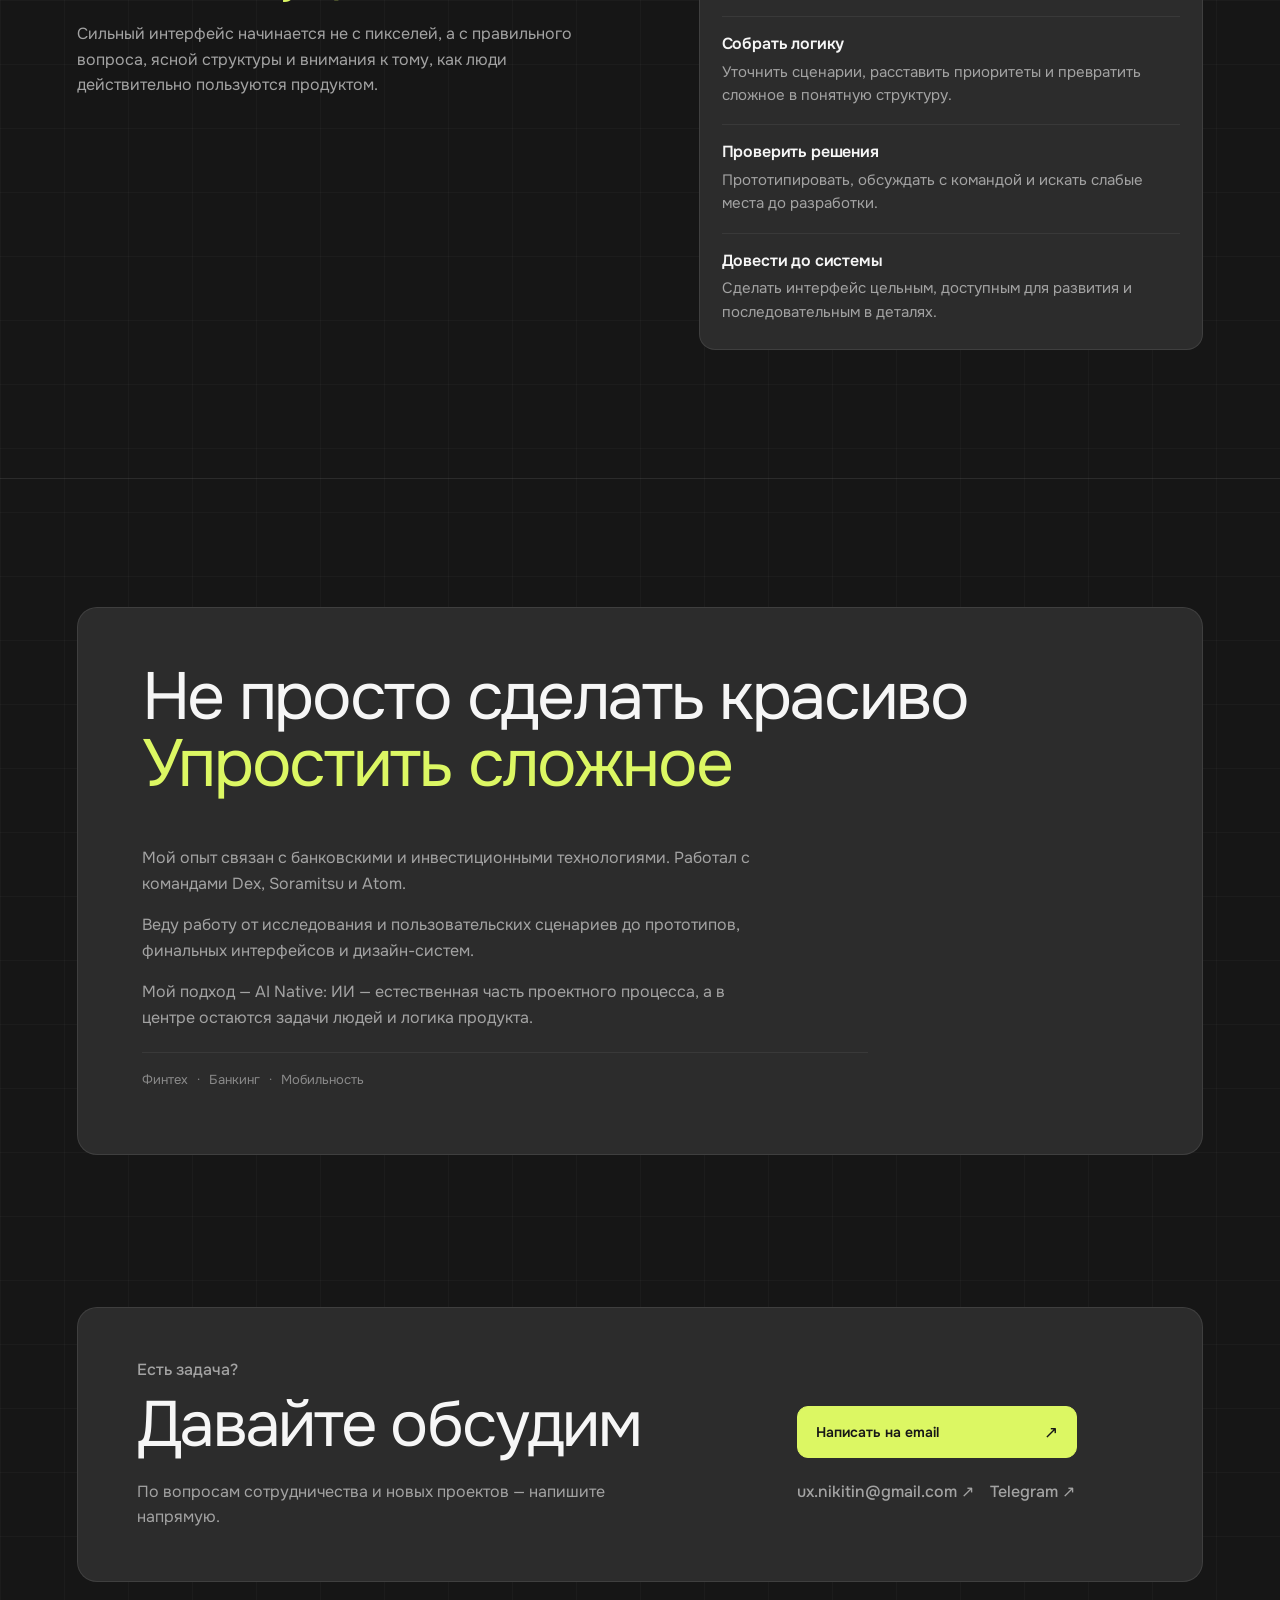
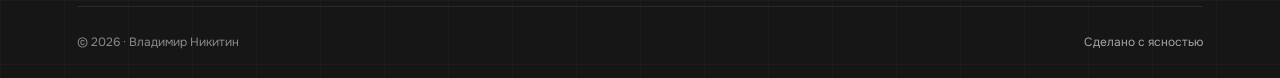
==== commit b1063a50: "Show only the large Modul Bank registration mockup" ====
--- a/index.html
+++ b/index.html
@@ -116,8 +116,8 @@
           <a class="project-card modul-card" data-category="b2b" href="case.html?project=modulbank">
             <figure class="project-art" data-motion="left">
               <picture>
-                <source srcset="assets/cases/modul-auth-card-clean.webp" type="image/webp">
-                <img src="assets/cases/modul-auth-card-clean.webp" width="1980" height="1500" alt="Экран авторизации и регистрации в кабинете Модуль Банка" loading="lazy" decoding="async">
+                <source srcset="assets/cases/modul-registration-card.webp" type="image/webp">
+                <img src="assets/cases/modul-registration-card.webp" width="1980" height="1500" alt="Экран регистрации в кабинете Модуль Банка" loading="lazy" decoding="async">
               </picture>
               <figcaption>Модуль Банк · Внутренний веб-сервис</figcaption>
             </figure>
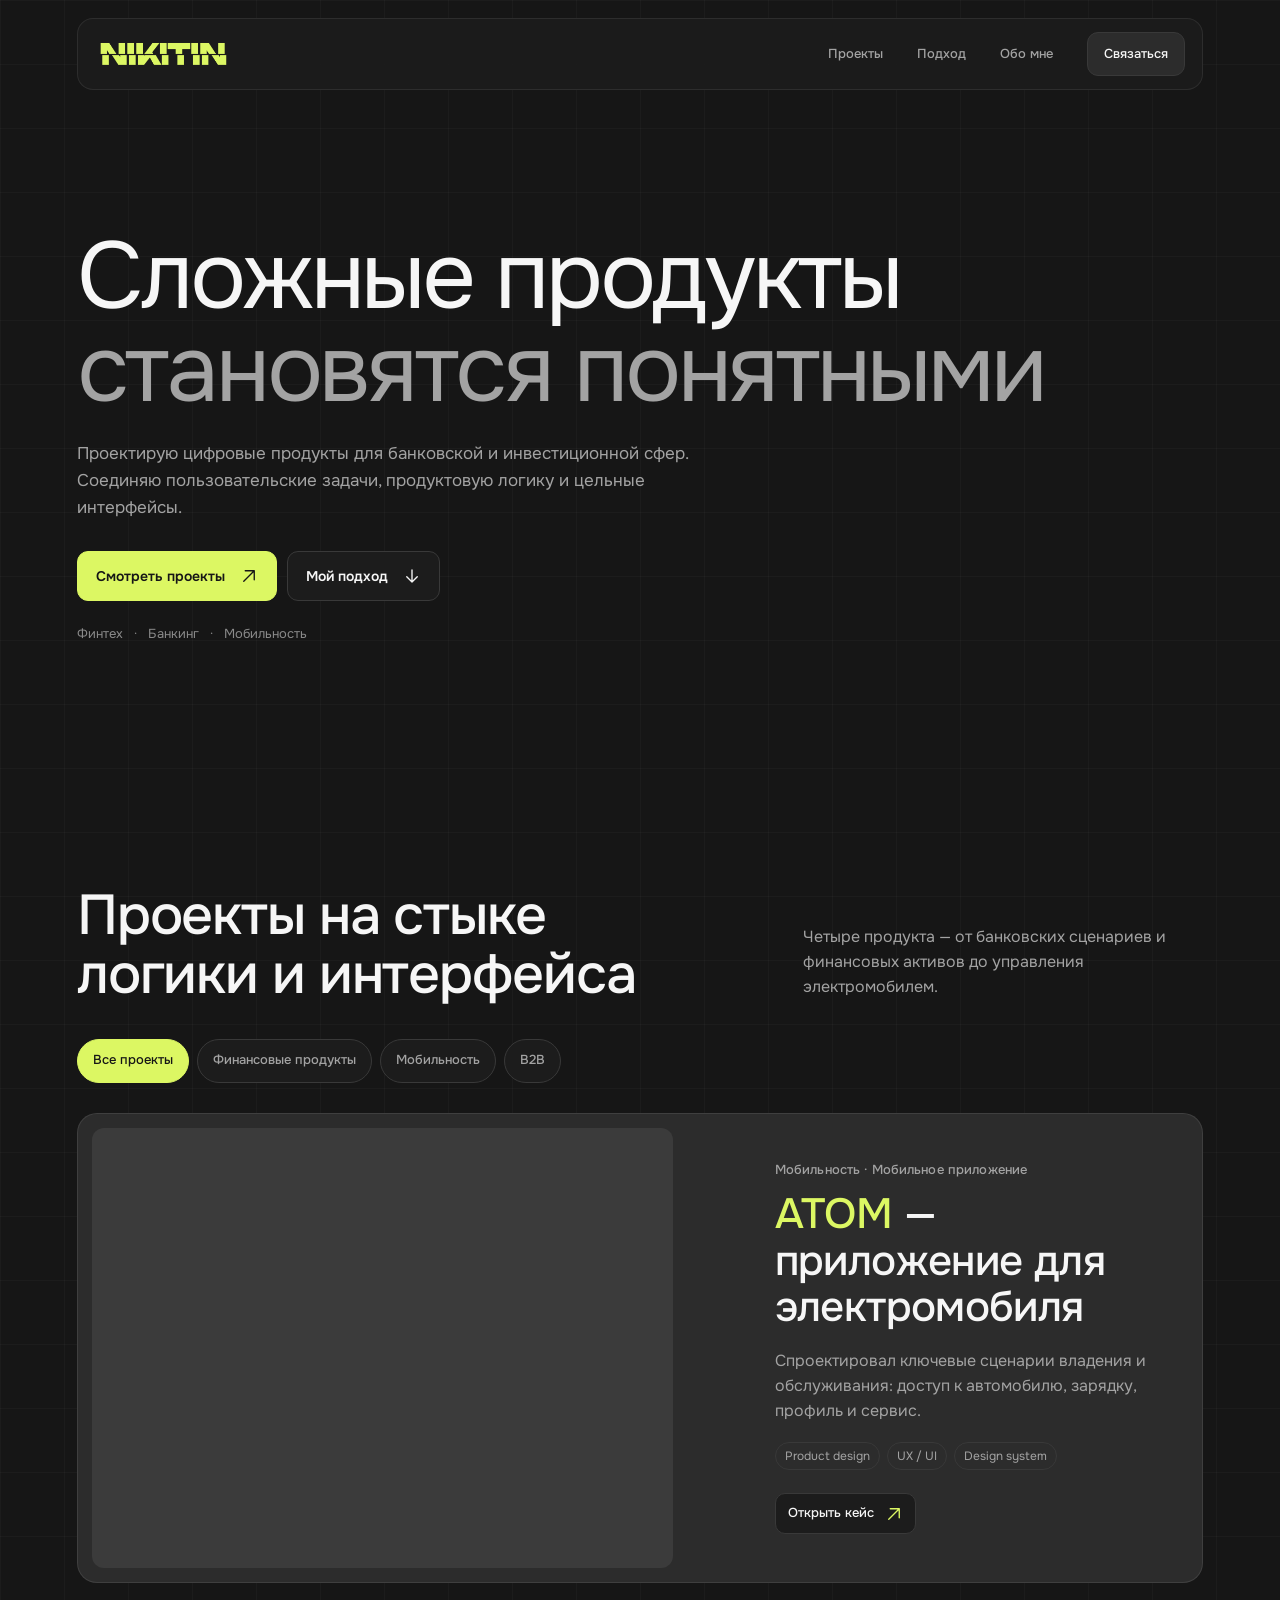
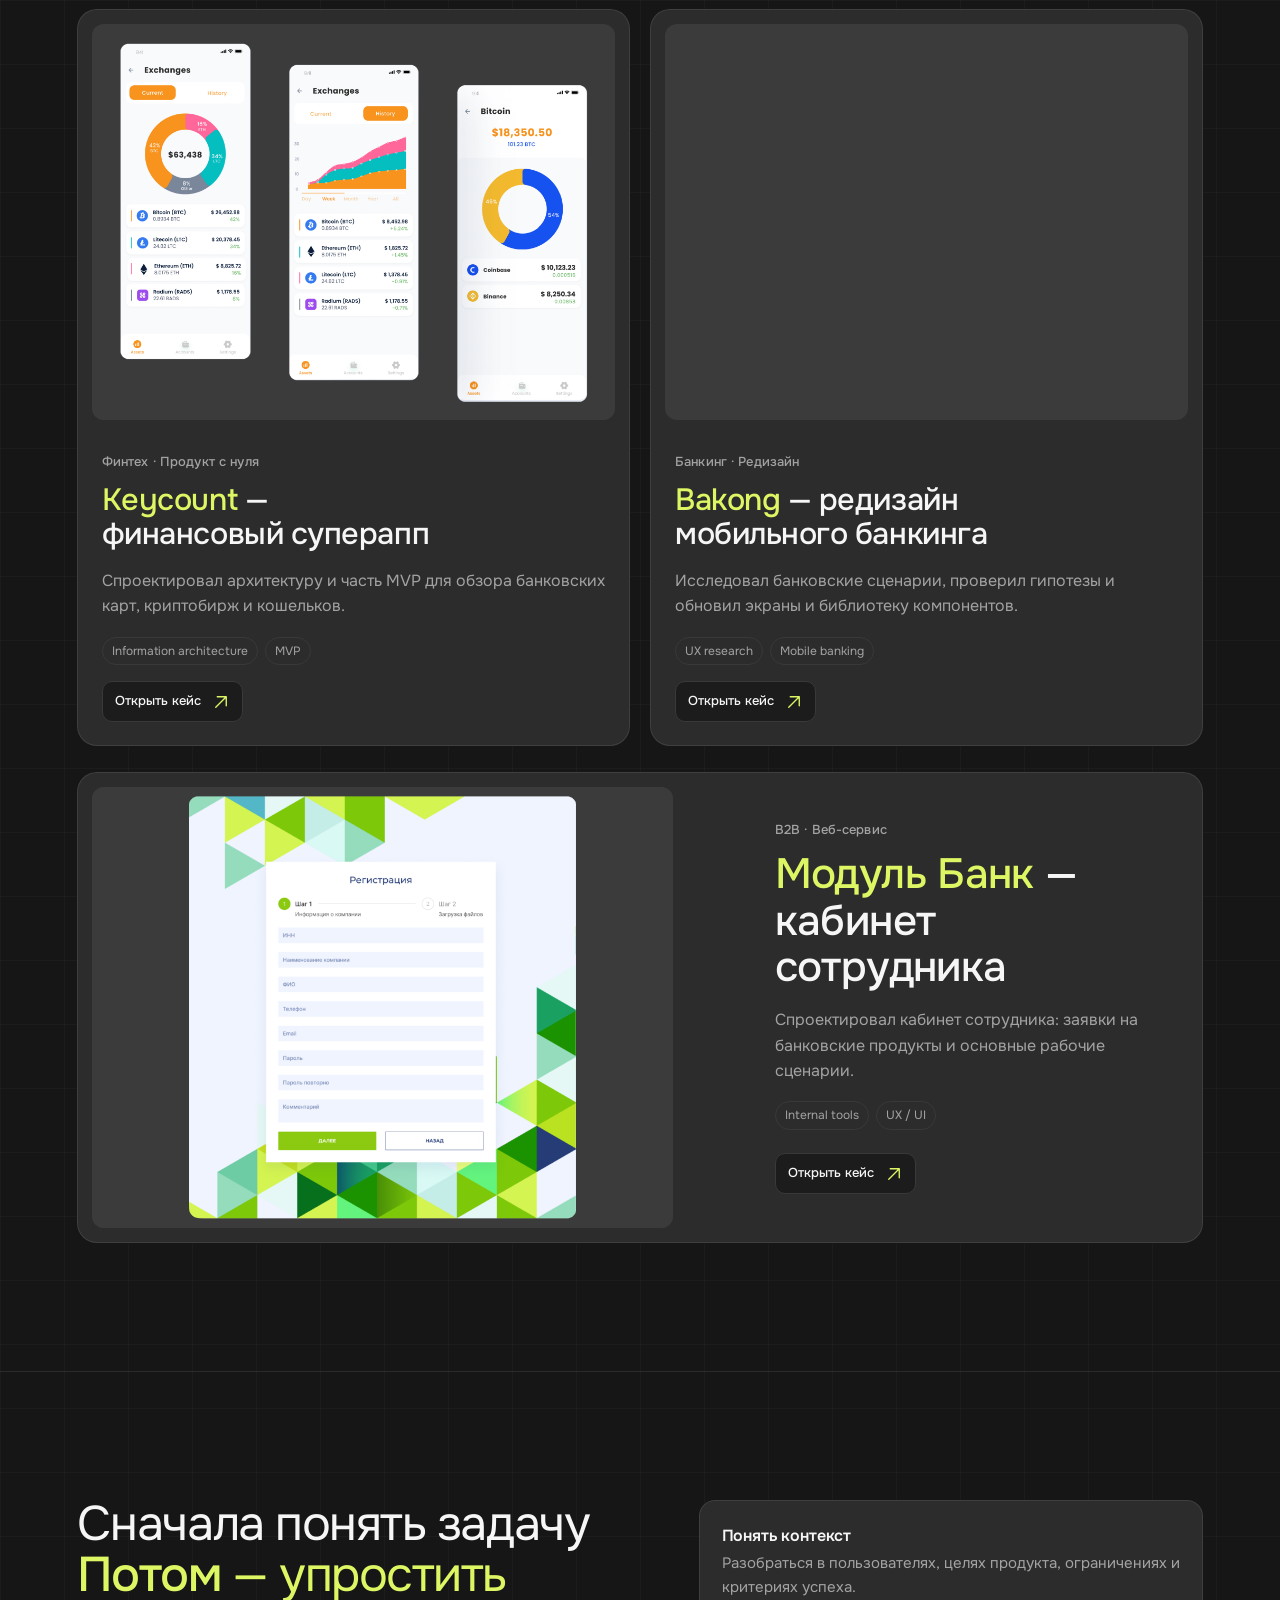
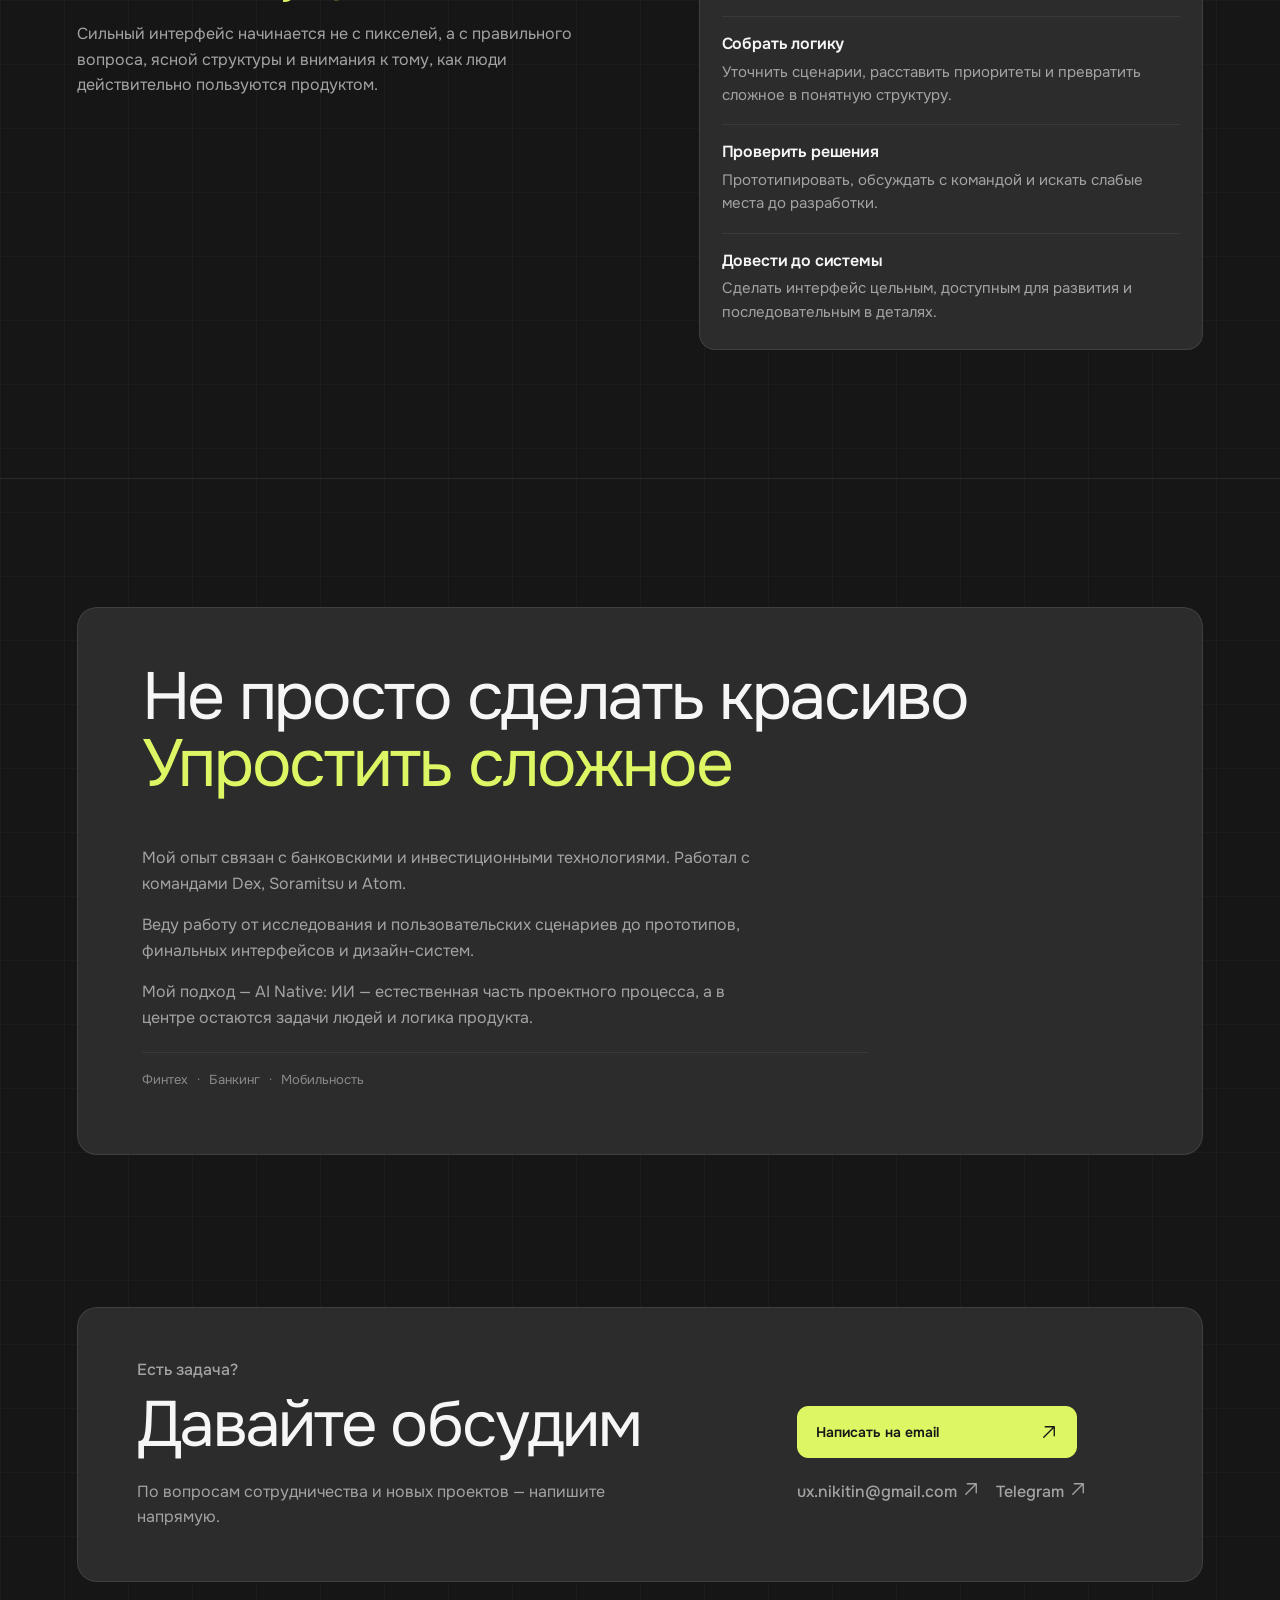
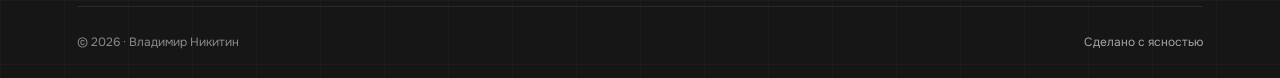
==== commit cdebf37c: "Refine site icons and Keycount gallery" ====
--- a/index.html
+++ b/index.html
@@ -9,8 +9,8 @@
   <link rel="icon" href="assets/favicon.svg" type="image/svg+xml">
   <link rel="preload" href="assets/fonts/onest-cyrillic.woff2" as="font" type="font/woff2" crossorigin>
   <link rel="preload" href="assets/fonts/manrope-cyrillic.woff2" as="font" type="font/woff2" crossorigin>
-  <link rel="stylesheet" href="assets/css/base.css?v=20261011-logo-5">
-  <link rel="stylesheet" href="assets/css/index.css?v=20261011-clean-previews-1">
+  <link rel="stylesheet" href="assets/css/base.css?v=20261012-icons-1">
+  <link rel="stylesheet" href="assets/css/index.css?v=20261012-icons-1">
   <script src="assets/js/index.js?v=20261010-page-grid-1" defer></script>
   <script src="assets/js/page-grid.js?v=20261010-mobile-grid-autoplay-1" defer></script>
 </head>
@@ -40,8 +40,8 @@
         <h1 id="hero-title" data-motion="left" style="--motion-delay: 110ms">Сложные продукты<br class="hero-break"> <span class="hero-muted">становятся понятными</span></h1>
         <p class="hero-description" data-motion="left" style="--motion-delay: 200ms">Проектирую цифровые продукты для банковской и инвестиционной сфер. Соединяю пользовательские задачи, продуктовую логику и цельные интерфейсы.</p>
         <div class="hero-actions" data-motion="left" style="--motion-delay: 290ms">
-          <a class="button-primary" href="#work">Смотреть проекты <span class="arrow" aria-hidden="true">↗</span></a>
-          <a class="button-secondary" href="#approach">Мой подход <span class="arrow" aria-hidden="true">↓</span></a>
+          <a class="button-primary" href="#work">Смотреть проекты <span class="icon icon-up-right" aria-hidden="true"></span></a>
+          <a class="button-secondary" href="#approach">Мой подход <span class="icon icon-down" aria-hidden="true"></span></a>
         </div>
         <p class="hero-domains" data-motion="left" style="--motion-delay: 370ms">Финтех <span>·</span> Банкинг <span>·</span> Мобильность</p>
       </div>
@@ -75,7 +75,7 @@
               <h3><span class="project-name">ATOM</span> — приложение для электромобиля</h3>
               <p class="project-description">Спроектировал ключевые сценарии владения и обслуживания: доступ к автомобилю, зарядку, профиль и сервис.</p>
               <div class="project-tags"><span>Product design</span><span>UX / UI</span><span>Design system</span></div>
-              <span class="project-link">Открыть кейс <span aria-hidden="true">↗</span></span>
+              <span class="project-link">Открыть кейс <span class="icon icon-up-right" aria-hidden="true"></span></span>
             </div>
           </a>
 
@@ -92,7 +92,7 @@
               <h3><span class="project-name">Keycount</span> — <span class="keycount-title-detail">финансовый суперапп</span></h3>
               <p class="project-description">Спроектировал архитектуру и часть MVP для обзора банковских карт, криптобирж и кошельков.</p>
               <div class="project-tags"><span>Information architecture</span><span>MVP</span></div>
-              <span class="project-link">Открыть кейс <span aria-hidden="true">↗</span></span>
+              <span class="project-link">Открыть кейс <span class="icon icon-up-right" aria-hidden="true"></span></span>
             </div>
           </a>
 
@@ -109,7 +109,7 @@
               <h3><span class="project-name">Bakong</span> — редизайн мобильного банкинга</h3>
               <p class="project-description">Исследовал банковские сценарии, проверил гипотезы и обновил экраны и библиотеку компонентов.</p>
               <div class="project-tags"><span>UX research</span><span>Mobile banking</span></div>
-              <span class="project-link">Открыть кейс <span aria-hidden="true">↗</span></span>
+              <span class="project-link">Открыть кейс <span class="icon icon-up-right" aria-hidden="true"></span></span>
             </div>
           </a>
 
@@ -126,7 +126,7 @@
               <h3><span class="project-name">Модуль Банк</span> — кабинет сотрудника</h3>
               <p class="project-description">Спроектировал кабинет сотрудника: заявки на банковские продукты и основные рабочие сценарии.</p>
               <div class="project-tags"><span>Internal tools</span><span>UX / UI</span></div>
-              <span class="project-link">Открыть кейс <span aria-hidden="true">↗</span></span>
+              <span class="project-link">Открыть кейс <span class="icon icon-up-right" aria-hidden="true"></span></span>
             </div>
           </a>
         </div>
@@ -164,10 +164,10 @@
       <div class="shell contact-layout">
         <h2 id="contact-title" data-motion="left"><span class="contact-question">Есть задача?</span> <span class="contact-prompt">Давайте <span class="contact-highlight">обсудим</span></span></h2>
         <p class="contact-copy" data-motion="left" style="--motion-delay: 100ms">По вопросам сотрудничества и новых проектов — напишите напрямую.</p>
-        <a class="button-primary contact-primary" href="mailto:ux.nikitin@gmail.com" data-motion="right" style="--motion-delay: 130ms">Написать на email <span class="arrow" aria-hidden="true">↗</span></a>
+        <a class="button-primary contact-primary" href="mailto:ux.nikitin@gmail.com" data-motion="right" style="--motion-delay: 130ms">Написать на email <span class="icon icon-up-right" aria-hidden="true"></span></a>
         <div class="contact-alternatives" data-motion="right" style="--motion-delay: 180ms">
-          <a class="contact-secondary" href="mailto:ux.nikitin@gmail.com">ux.nikitin@gmail.com ↗</a>
-          <a class="contact-secondary" href="https://t.me/niki7in" target="_blank" rel="noopener noreferrer">Telegram ↗</a>
+          <a class="contact-secondary" href="mailto:ux.nikitin@gmail.com">ux.nikitin@gmail.com <span class="icon icon-up-right" aria-hidden="true"></span></a>
+          <a class="contact-secondary" href="https://t.me/niki7in" target="_blank" rel="noopener noreferrer">Telegram <span class="icon icon-up-right" aria-hidden="true"></span></a>
         </div>
       </div>
     </section>
--- a/assets/css/base.css
+++ b/assets/css/base.css
@@ -95,6 +95,21 @@
     a { color: inherit; text-decoration: none; }
     button { color: inherit; font: inherit; }
     img { max-width: 100%; }
+    .icon {
+      width: 18px;
+      height: 18px;
+      display: inline-block;
+      flex: none;
+      vertical-align: -.2em;
+      background-color: currentColor;
+      -webkit-mask: var(--icon-image) center / contain no-repeat;
+      mask: var(--icon-image) center / contain no-repeat;
+    }
+    .icon-up-right { --icon-image: url("../icons/arrow-up-right.svg"); }
+    .icon-down { --icon-image: url("../icons/arrow-down.svg"); }
+    .icon-close { --icon-image: url("../icons/close.svg"); }
+    .icon-plus { --icon-image: url("../icons/plus.svg"); }
+    .icon-minus { --icon-image: url("../icons/minus.svg"); }
     ::selection { color: var(--accent-ink); background: var(--accent); }
     :focus-visible { outline: 3px solid var(--accent); outline-offset: 4px; }
     .shell { width: min(100% - 2 * var(--gutter), var(--max)); margin-inline: auto; }
--- a/assets/css/index.css
+++ b/assets/css/index.css
@@ -28,9 +28,9 @@
       background: transparent;
       cursor: pointer;
     }
-    .menu-toggle span { width: 17px; height: 1.5px; display: block; background: var(--ink); transition: transform .2s ease; }
-    .menu-toggle[aria-expanded="true"] span:first-child { transform: translateY(3.25px) rotate(45deg); }
-    .menu-toggle[aria-expanded="true"] span:last-child { transform: translateY(-3.25px) rotate(-45deg); }
+    .menu-toggle span { width: 18px; height: 1.8px; display: block; border-radius: 2px; background: var(--ink); transition: transform .2s ease; }
+    .menu-toggle[aria-expanded="true"] span:first-child { transform: translateY(3.4px) rotate(45deg); }
+    .menu-toggle[aria-expanded="true"] span:last-child { transform: translateY(-3.4px) rotate(-45deg); }
 
     .hero {
       display: grid;
@@ -81,7 +81,7 @@
       font-weight: 650;
       transition: background .2s ease, border-color .2s ease, transform .2s ease;
     }
-    .button-primary .arrow { font-size: 17px; line-height: 1; }
+    .button-primary .icon { width: 18px; height: 18px; }
 
     .section { padding-block: clamp(78px, 10vw, 132px); border-top: 1px solid var(--line); }
     .section-heading {
@@ -211,7 +211,7 @@
       border-bottom: 1px solid var(--accent);
       transition: color .2s ease, gap .2s ease;
     }
-    .project-link span { color: var(--accent); font-size: 16px; }
+    .project-link .icon { color: var(--accent); }
     .project-card:hover .project-link { gap: 18px; color: var(--accent); }
     .project-card[hidden] { display: none !important; }
 
@@ -436,9 +436,9 @@
       color: var(--ink);
       background: var(--surface);
     }
-    .project-link span { color: var(--accent); }
+    .project-link .icon { color: var(--accent); }
     .project-card:hover .project-link { color: var(--accent-ink); border-color: var(--accent); background: var(--accent); }
-    .project-card:hover .project-link span { color: var(--accent-ink); }
+    .project-card:hover .project-link .icon { color: var(--accent-ink); }
 
     .principles { padding: 7px 18px; border: 1px solid rgba(255,255,255,.09); border-radius: 16px; background: var(--surface-raised); }
     .principle { border-color: var(--line); }
@@ -616,7 +616,7 @@
       font-size: 14px;
       font-weight: 600;
     }
-    .contact-primary .arrow { font-size: 17px; }
+    .contact-primary .icon { width: 18px; height: 18px; }
     .contact-alternatives {
       grid-column: 2;
       grid-row: 2;
@@ -632,6 +632,7 @@
       min-height: 44px;
       display: inline-flex;
       align-items: flex-start;
+      gap: 5px;
       color: var(--muted);
       font-size: 16px;
       font-weight: 500;
